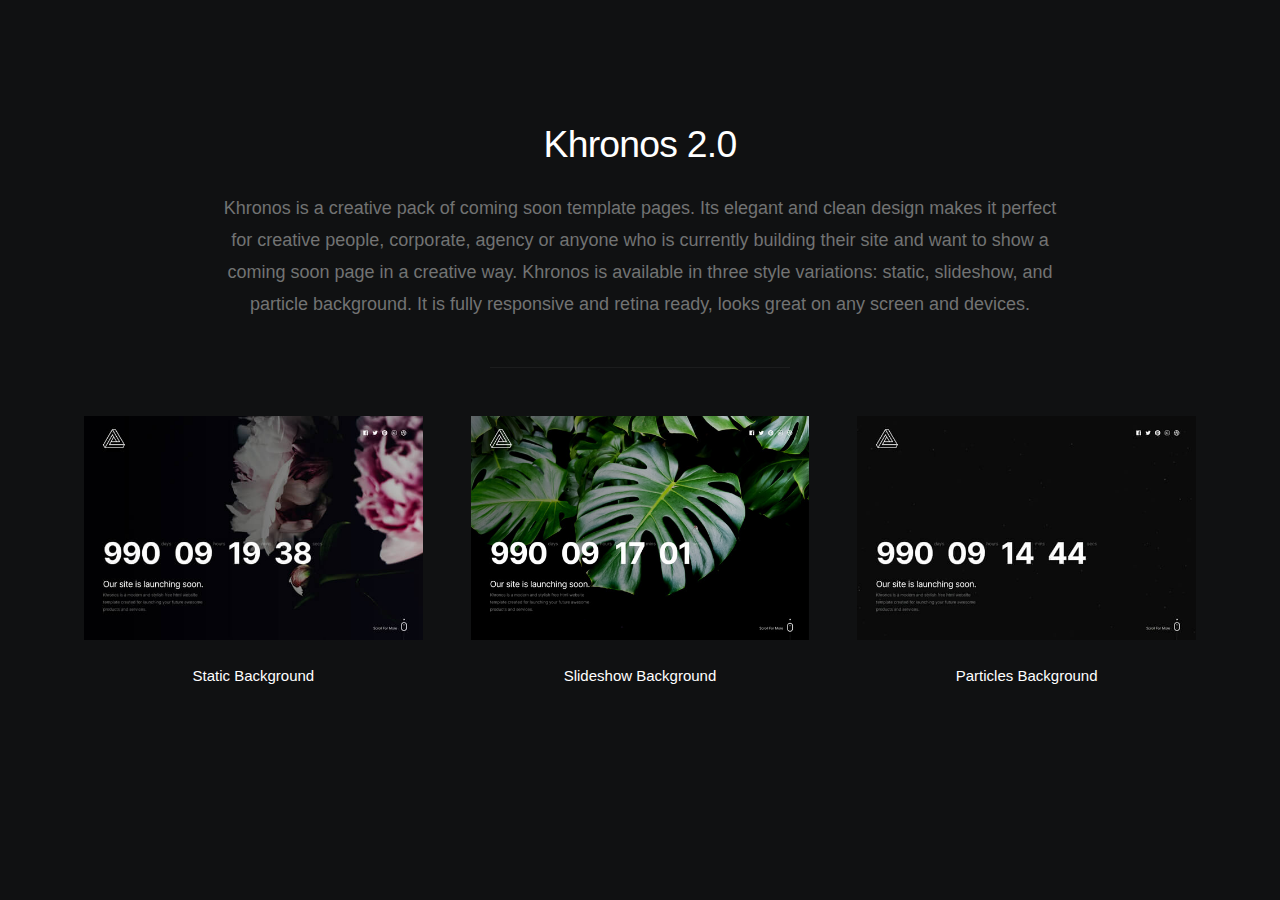
==== index.html @ c1692aa6 "initial commit" ====
<!DOCTYPE html>
<html lang="en" class="no-js" >
<head>

    <!--- basic page needs
    ================================================== -->
    <meta charset="utf-8">
    <meta name="viewport" content="width=device-width, initial-scale=1">
    <title>Khronos 2.0 - Demo</title>

    <script>
        document.documentElement.classList.remove('no-js');
        document.documentElement.classList.add('js');
    </script>

    <!-- CSS
    ================================================== -->
    <link rel="stylesheet" href="css/demo.css">

    <!-- favicons
    ================================================== -->
    <link rel="apple-touch-icon" sizes="180x180" href="apple-touch-icon.png">
    <link rel="icon" type="image/png" sizes="32x32" href="favicon-32x32.png">
    <link rel="icon" type="image/png" sizes="16x16" href="favicon-16x16.png">
    <link rel="manifest" href="site.webmanifest">

</head>

<body id="top">


    <!-- preloader
    ================================================== -->
    <div id="preloader">
        <div id="loader"></div>
    </div>


    <!-- header 
    ================================================== -->
    <header>
        <div class="row">
            <div class="column lg-12 text-center">

                <h1>Khronos 2.0</h1>

                <p class="lead">
                Khronos is a creative pack of coming soon template pages. Its elegant and clean design makes it
                perfect for creative people, corporate, agency or anyone who is currently building their
                site and want to show a coming soon page in a creative way. Khronos is available in three style 
                variations: static, slideshow, and particle background. It is fully responsive and retina ready, 
                looks great on any screen and devices.
                </p>

            </div>
        </div>
    </header> <!-- end header -->


    <!-- main content
    ================================================== -->
    <main>
        <div class="row block-lg-one-third block-md-one-half block-tab-whole">
           
            <div class="column entry">
                <div class="entry__thumb">
                    <a href="index-static.html" title="static background">
                        <img src="images/demo/khronos-static.jpg" srcset="images/demo/khronos-static.jpg 1x, images/demo/khronos-static@2x.jpg 2x" alt="">
                    </a>
                </div>
                <div class="entry__title">
                    <h3>Static Background</h3>
                </div>
            </div>

            <div class="column entry">
                <div class="entry__thumb">
                    <a href="index-slides.html" title="slideshow background">
                        <img src="images/demo/khronos-slides.jpg" srcset="images/demo/khronos-slides.jpg 1x, images/demo/khronos-slides@2x.jpg 2x" alt="">
                    </a>
                </div>
                <div class="entry__title">
                    <h3>Slideshow Background</h3>
                </div>
            </div>

            <div class="column entry">
                <div class="entry__thumb">
                    <a href="index-particles.html" title="particles background">
                        <img src="images/demo/khronos-particles.jpg" srcset="images/demo/khronos-particles.jpg 1x, images/demo/khronos-particles@2x.jpg 2x" alt="">
                    </a>
                </div>
                <div class="entry__title">
                    <h3>Particles Background</h3>
                </div>
            </div>
            
        </div>
    </main> <!--  end main -->

    <!-- Java Script
    ================================================== -->
    <script>
        
        (function(html) {

            'use strict';

            html.className = html.className.replace(/\bno-js\b/g, '') + 'js';

            const body = document.querySelector('body');
            const preloader = document.querySelector('#preloader');

            if (!preloader) return;

            window.addEventListener('load', function() {

                body.classList.remove('ss-preload');
                body.classList.add('ss-loaded');

                preloader.addEventListener('transitionend', function afterTransition(e) {
                    if (e.target.matches('#preloader'))  {
                        body.classList.add('ss-show');
                        e.target.style.display = 'none';
                        preloader.removeEventListener(e.type, afterTransition);
                    }
                });

            });

        })(document.documentElement);
    
    </script>

</body>

</html>
---- css/demo.css ----
/* =================================================================== 
 * Khronos Demo Stylesheet
 * Template Ver. 2.0.0
 * 07-03-2021
 *
 * ------------------------------------------------------------------- */


/* ===================================================================
 * # SETTINGS
 *
 *
 * ------------------------------------------------------------------- */

/* ------------------------------------------------------------------- 
 * ## fonts 
 * ------------------------------------------------------------------- */
@import url("https  ://fonts.googleapis.com/css2?family=Inter:wght@300;400;500;600;700&display=swap");

:root {

    --font-1    : "Inter", sans-serif;

    /* monospace
    */
    --font-mono : Consolas, "Andale Mono", Courier, "Courier New", monospace;
}

/* ------------------------------------------------------------------- 
 * ## colors
 * ------------------------------------------------------------------- */
:root {

    /* color-1(#034E4A)
     * color-2(#A33B20)
     */
    --color-1                       : hsla(177, 93%, 16%, 1);
    --color-2                       : hsla(12, 67%, 38%, 1);

    /* theme color variations
     */
    --color-1-lighter               : hsla(177, 93%, 36%, 1);
    --color-1-light                 : hsla(177, 93%, 26%, 1);
    --color-1-dark                  : hsla(177, 93%, 10%, 1);
    --color-1-darker                : hsla(177, 93%, 5%, 1);
    --color-2-lighter               : hsla(12, 67%, 58%, 1);
    --color-2-light                 : hsla(12, 67%, 48%, 1);
    --color-2-dark                  : hsla(12, 67%, 28%, 1);
    --color-2-darker                : hsla(12, 67%, 18%, 1);

    /* feedback colors
     * color-error(#ffd1d2), color-success(#c8e675), 
     * color-info(#d7ecfb), color-notice(#fff099)
     */
    --color-error                   : hsla(359, 100%, 91%, 1);
    --color-success                 : hsla(76, 69%, 68%, 1);
    --color-info                    : hsla(205, 82%, 91%, 1);
    --color-notice                  : hsla(51, 100%, 80%, 1);
    --color-error-content           : hsla(359, 50%, 50%, 1);
    --color-success-content         : hsla(76, 29%, 28%, 1);
    --color-info-content            : hsla(205, 32%, 31%, 1);
    --color-notice-content          : hsla(51, 30%, 30%, 1);

    /* shades 
     * generated using 
     * Tint & Shade Generator 
     * (https://maketintsandshades.com/)
     */
    --color-black                   : #000000;
    --color-gray-19                 : #020202;
    --color-gray-18                 : #040404;
    --color-gray-17                 : #060607;
    --color-gray-16                 : #080809;
    --color-gray-15                 : #0a0b0b;
    --color-gray-14                 : #0c0d0d;
    --color-gray-13                 : #0e0f0f;
    --color-gray-12                 : #101112;
    --color-gray-11                 : #121314;
    --color-gray-10                 : #141516;
    --color-gray-9                  : #2c2c2d;
    --color-gray-8                  : #434445;
    --color-gray-7                  : #5b5b5c;
    --color-gray-6                  : #727373;
    --color-gray-5                  : #8a8a8b;
    --color-gray-4                  : #a1a1a2;
    --color-gray-3                  : #b9b9b9;
    --color-gray-2                  : #d0d0d0;
    --color-gray-1                  : #e8e8e8;
    --color-white                   : #ffffff;

    /* text
     */
    --color-text                    : var(--color-gray-12);
    --color-text-dark               : var(--color-black);
    --color-text-light              : var(--color-gray-8);
    --color-placeholder             : var(--color-gray-7);

    /* buttons
     */
    --color-btn                     : var(--color-gray-1);
    --color-btn-text                : var(--color-black);
    --color-btn-hover               : var(--color-gray-2);
    --color-btn-hover-text          : var(--color-black);
    --color-btn-primary             : var(--color-1);
    --color-btn-primary-text        : var(--color-white);
    --color-btn-primary-hover       : var(--color-black);
    --color-btn-primary-hover-text  : var(--color-white);
    --color-btn-stroke              : var(--color-black);
    --color-btn-stroke-text         : var(--color-black);
    --color-btn-stroke-hover        : var(--color-black);
    --color-btn-stroke-hover-text   : var(--color-white);

    /* preloader
     */
    --color-preloader-bg            : var(--color-gray-12);
    --color-loader                  : white;
    --color-loader-light            : rgba(255, 255, 255, 0.1);

    /* others
     */
    --color-body                    : var(--color-white);
    --color-border                  : rgba(0, 0, 0, .08);
    --border-radius                 : 3px;
}

/* ------------------------------------------------------------------- 
 * ## spacing and typescale
 * ------------------------------------------------------------------- */
:root {

    /* spacing
     * base font size: 18px 
     * vertical space unit : 32px
     */
    --base-size         : 62.5%;
    --multiplier        : 1;
    --base-font-size    : calc(1.8rem * var(--multiplier));
    --space             : calc(3.2rem * var(--multiplier));

    /* vertical spacing 
     */
    --vspace-0_125      : calc(0.125 * var(--space));
    --vspace-0_25       : calc(0.25 * var(--space));
    --vspace-0_375      : calc(0.375 * var(--space));
    --vspace-0_5        : calc(0.5 * var(--space));
    --vspace-0_625      : calc(0.625 * var(--space));
    --vspace-0_75       : calc(0.75 * var(--space));
    --vspace-0_875      : calc(0.875 * var(--space));
    --vspace-1          : calc(var(--space));
    --vspace-1_25       : calc(1.25 * var(--space));
    --vspace-1_5        : calc(1.5 * var(--space));
    --vspace-1_75       : calc(1.75 * var(--space));
    --vspace-2          : calc(2 * var(--space));
    --vspace-2_5        : calc(2.5 * var(--space));
    --vspace-3          : calc(3 * var(--space));
    --vspace-3_5        : calc(3.5 * var(--space));
    --vspace-4          : calc(4 * var(--space));
    --vspace-4_5        : calc(4.5 * var(--space));
    --vspace-5          : calc(5 * var(--space));

    /* type scale
     * ratio 1          :2 | base: 18px
     * -------------------------------------------------------
     *
     * --text-display-3 = (77.40px)
     * --text-display-2 = (64.50px)
     * --text-display-1 = (53.75px)
     * --text-xxxl      = (44.79px)
     * --text-xxl       = (37.32px)
     * --text-xl        = (31.10px)
     * --text-lg        = (25.92px)
     * --text-md        = (21.60px)
     * --text-size      = (18.00px) BASE
     * --text-sm        = (15.00px)
     * --text-xs        = (12.50px)
     *
     * ---------------------------------------------------------
     */
    --text-scale-ratio  : 1.2;
    --text-size         : var(--base-font-size);
    --text-xs           : calc((var(--text-size) / var(--text-scale-ratio)) / var(--text-scale-ratio));
    --text-sm           : calc(var(--text-xs) * var(--text-scale-ratio));
    --text-md           : calc(var(--text-sm) * var(--text-scale-ratio) * var(--text-scale-ratio));
    --text-lg           : calc(var(--text-md) * var(--text-scale-ratio));
    --text-xl           : calc(var(--text-lg) * var(--text-scale-ratio));
    --text-xxl          : calc(var(--text-xl) * var(--text-scale-ratio));
    --text-xxxl         : calc(var(--text-xxl) * var(--text-scale-ratio));
    --text-display-1    : calc(var(--text-xxxl) * var(--text-scale-ratio));
    --text-display-2    : calc(var(--text-display-1) * var(--text-scale-ratio));
    --text-display-3    : calc(var(--text-display-2) * var(--text-scale-ratio));

    /* default button height
     */
    --vspace-btn        : var(--vspace-2);
}

/* on mobile devices below 600px, change the value of '--multiplier' 
 * to adjust the values of base font size and vertical space unit.
 */
@media screen and (max-width: 600px) {
    :root {
        --multiplier : .9375;
    }
}

/* ------------------------------------------------------------------- 
 * ## grid variables
 * ------------------------------------------------------------------- */
:root {
    /* widths for rows and containers
     */
    --width-full     : 100%;
    --width-max      : 1200px;
    --width-wide     : 1400px;
    --width-wider    : 1600px;
    --width-widest   : 1800px;
    --width-narrow   : 1000px;
    --width-narrower : 800px;
    --width-grid-max : var(--width-max);
    /* gutter
     */
    --gutter         : 2.4rem;
}

/* on medium screen devices
 */
@media screen and (max-width: 1200px) {
    :root {
        --gutter : 2rem;
    }
}

/* on mobile devices
 */
@media screen and (max-width: 600px) {
    :root {
        --gutter : 1rem;
    }
}

/* ====================================================================
 * # NORMALIZE
 *
 *
 * --------------------------------------------------------------------
 * normalize.css v8.0.1 | MIT License |
 * github.com/necolas/normalize.css
 * -------------------------------------------------------------------- */
html {
    line-height              : 1.15;
    -webkit-text-size-adjust : 100%;
}

body {
    margin : 0;
}

main {
    display : block;
}

h1 {
    font-size : 2em;
    margin    : 0.67em 0;
}

hr {
    box-sizing : content-box;
    height     : 0;
    overflow   : visible;
}

pre {
    font-family : monospace, monospace;
    font-size   : 1em;
}

a {
    background-color : transparent;
}

abbr[title] {
    border-bottom   : none;
    text-decoration : underline;
    text-decoration : underline dotted;
}

b,
strong {
    font-weight : bolder;
}

code,
kbd,
samp {
    font-family : monospace, monospace;
    font-size   : 1em;
}

small {
    font-size : 80%;
}

sub,
sup {
    font-size      : 75%;
    line-height    : 0;
    position       : relative;
    vertical-align : baseline;
}

sub {
    bottom : -0.25em;
}

sup {
    top : -0.5em;
}

img {
    border-style : none;
}

button,
input,
optgroup,
select,
textarea {
    font-family : inherit;
    font-size   : 100%;
    line-height : 1.15;
    margin      : 0;
}

button,
input {
    overflow : visible;
}

button,
select {
    text-transform : none;
}

button,
[type="button"],
[type="reset"],
[type="submit"] {
    -webkit-appearance : button;
}

button::-moz-focus-inner,
[type="button"]::-moz-focus-inner,
[type="reset"]::-moz-focus-inner,
[type="submit"]::-moz-focus-inner {
    border-style : none;
    padding      : 0;
}

button:-moz-focusring,
[type="button"]:-moz-focusring,
[type="reset"]:-moz-focusring,
[type="submit"]:-moz-focusring {
    outline : 1px dotted ButtonText;
}

fieldset {
    padding : 0.35em 0.75em 0.625em;
}

legend {
    box-sizing  : border-box;
    color       : inherit;
    display     : table;
    max-width   : 100%;
    padding     : 0;
    white-space : normal;
}

progress {
    vertical-align : baseline;
}

textarea {
    overflow : auto;
}

[type="checkbox"],
[type="radio"] {
    box-sizing : border-box;
    padding    : 0;
}

[type="number"]::-webkit-inner-spin-button,
[type="number"]::-webkit-outer-spin-button {
    height : auto;
}

[type="search"] {
    -webkit-appearance : textfield;
    outline-offset     : -2px;
}

[type="search"]::-webkit-search-decoration {
    -webkit-appearance : none;
}

::-webkit-file-upload-button {
    -webkit-appearance : button;
    font               : inherit;
}

details {
    display : block;
}

summary {
    display : list-item;
}

template {
    display : none;
}

[hidden] {
    display : none;
}



/* ===================================================================
 * # BASE SETUP
 *
 *
 * ------------------------------------------------------------------- */
html {
    font-size  : var(--base-size);
    box-sizing : border-box;
}

*,
*::before,
*::after {
    box-sizing : inherit;
}

html,
body {
    height : 100%;
}

body {
    background-color            : var(--color-body);
    -webkit-overflow-scrolling  : touch;
    -webkit-text-size-adjust    : 100%;
    -webkit-tap-highlight-color : rgba(0, 0, 0, 0);
    -webkit-font-smoothing      : antialiased;
    -moz-osx-font-smoothing     : grayscale;
}

p {
    font-size      : inherit;
    text-rendering : optimizeLegibility;
}

a {
    text-decoration : none;
}

svg,
img,
video {
    max-width : 100%;
    height    : auto;
}

pre {
    overflow : auto;
}

div,
dl,
dt,
dd,
ul,
ol,
li,
h1,
h2,
h3,
h4,
h5,
h6,
pre,
form,
p,
blockquote,
th,
td {
    margin  : 0;
    padding : 0;
}

input[type="email"],
input[type="number"],
input[type="search"],
input[type="text"],
input[type="tel"],
input[type="url"],
input[type="password"],
textarea {
    -webkit-appearance : none;
    -moz-appearance    : none;
    appearance         : none;
}



/* ===================================================================
 * # GRID v4.0.0
 *
 *
 *   -----------------------------------------------------------------
 * - Grid breakpoints are based on MAXIMUM WIDTH media queries, 
 *   meaning they apply to that one breakpoint and ALL THOSE BELOW IT.
 * - Grid columns without a specified width will automatically layout 
 *   as equal width columns.
 *
 * - BLOCK GRID columns(columns inside BLOCK GRID containers) are 
 *   equally-sized columns define at parent/row level. 
 *   A BLOCK GRID container's class attribute value begins with "block-".
 *
 * ------------------------------------------------------------------- */
/* row 
 */
.row {
    width     : 92%;
    max-width : var(--width-grid-max);
    margin    : 0 auto;
    display   : flex;
    flex-flow : row wrap;
}

.row .row {
    width        : auto;
    max-width    : none;
    margin-left  : calc(var(--gutter) * -1);
    margin-right : calc(var(--gutter) * -1);
}

/* column
 */
.column {
    display : block;
    flex    : 1 1 0%;
    padding : 0 var(--gutter);
}

.collapse>.column,
.column.collapse {
    padding : 0;
}

/* row utility classes
 */
.row.row-wrap {
    flex-wrap : wrap;
}

.row.row-nowrap {
    flex-wrap : nowrap;
}

.row.row-y-top {
    align-items : flex-start;
}

.row.row-y-bottom {
    align-items : flex-end;
}

.row.row-y-center {
    align-items : center;
}

.row.row-stretch {
    align-items : stretch;
}

.row.row-baseline {
    align-items : baseline;
}

.row.row-x-left {
    justify-content : flex-start;
}

.row.row-x-right {
    justify-content : flex-end;
}

.row.row-x-center {
    justify-content : center;
}

/* --------------------------------------------------------------------
 * ## large screen devices 
 * -------------------------------------------------------------------- */
.lg-1 {
    flex  : none;
    width : 8.33333%;
}

.lg-2 {
    flex  : none;
    width : 16.66667%;
}

.lg-3 {
    flex  : none;
    width : 25%;
}

.lg-4 {
    flex  : none;
    width : 33.33333%;
}

.lg-5 {
    flex  : none;
    width : 41.66667%;
}

.lg-6 {
    flex  : none;
    width : 50%;
}

.lg-7 {
    flex  : none;
    width : 58.33333%;
}

.lg-8 {
    flex  : none;
    width : 66.66667%;
}

.lg-9 {
    flex  : none;
    width : 75%;
}

.lg-10 {
    flex  : none;
    width : 83.33333%;
}

.lg-11 {
    flex  : none;
    width : 91.66667%;
}

.lg-12 {
    flex  : none;
    width : 100%;
}

.block-lg-one-eight>.column {
    flex  : none;
    width : 12.5%;
}

.block-lg-one-sixth>.column {
    flex  : none;
    width : 16.66667%;
}

.block-lg-one-fifth>.column {
    flex  : none;
    width : 20%;
}

.block-lg-one-fourth>.column {
    flex  : none;
    width : 25%;
}

.block-lg-one-third>.column {
    flex  : none;
    width : 33.33333%;
}

.block-lg-one-half>.column {
    flex  : none;
    width : 50%;
}

.block-lg-whole>.column {
    flex  : none;
    width : 100%;
}

/* --------------------------------------------------------------------
 * ## medium screen devices 
 * -------------------------------------------------------------------- */
@media screen and (max-width: 1200px) {
    .md-1 {
        flex  : none;
        width : 8.33333%;
    }

    .md-2 {
        flex  : none;
        width : 16.66667%;
    }

    .md-3 {
        flex  : none;
        width : 25%;
    }

    .md-4 {
        flex  : none;
        width : 33.33333%;
    }

    .md-5 {
        flex  : none;
        width : 41.66667%;
    }

    .md-6 {
        flex  : none;
        width : 50%;
    }

    .md-7 {
        flex  : none;
        width : 58.33333%;
    }

    .md-8 {
        flex  : none;
        width : 66.66667%;
    }

    .md-9 {
        flex  : none;
        width : 75%;
    }

    .md-10 {
        flex  : none;
        width : 83.33333%;
    }

    .md-11 {
        flex  : none;
        width : 91.66667%;
    }

    .md-12 {
        flex  : none;
        width : 100%;
    }

    .block-md-one-eight>.column {
        flex  : none;
        width : 12.5%;
    }

    .block-md-one-sixth>.column {
        flex  : none;
        width : 16.66667%;
    }

    .block-md-one-fifth>.column {
        flex  : none;
        width : 20%;
    }

    .block-md-one-fourth>.column {
        flex  : none;
        width : 25%;
    }

    .block-md-one-third>.column {
        flex  : none;
        width : 33.33333%;
    }

    .block-md-one-half>.column {
        flex  : none;
        width : 50%;
    }

    .block-md-whole>.column {
        flex  : none;
        width : 100%;
    }

    .hide-on-md {
        display : none;
    }
}

/* --------------------------------------------------------------------
 * ## tablet devices 
 * -------------------------------------------------------------------- */
@media screen and (max-width: 800px) {
    .tab-1 {
        flex  : none;
        width : 8.33333%;
    }

    .tab-2 {
        flex  : none;
        width : 16.66667%;
    }

    .tab-3 {
        flex  : none;
        width : 25%;
    }

    .tab-4 {
        flex  : none;
        width : 33.33333%;
    }

    .tab-5 {
        flex  : none;
        width : 41.66667%;
    }

    .tab-6 {
        flex  : none;
        width : 50%;
    }

    .tab-7 {
        flex  : none;
        width : 58.33333%;
    }

    .tab-8 {
        flex  : none;
        width : 66.66667%;
    }

    .tab-9 {
        flex  : none;
        width : 75%;
    }

    .tab-10 {
        flex  : none;
        width : 83.33333%;
    }

    .tab-11 {
        flex  : none;
        width : 91.66667%;
    }

    .tab-12 {
        flex  : none;
        width : 100%;
    }

    .block-tab-one-eight>.column {
        flex  : none;
        width : 12.5%;
    }

    .block-tab-one-sixth>.column {
        flex  : none;
        width : 16.66667%;
    }

    .block-tab-one-fifth>.column {
        flex  : none;
        width : 20%;
    }

    .block-tab-one-fourth>.column {
        flex  : none;
        width : 25%;
    }

    .block-tab-one-third>.column {
        flex  : none;
        width : 33.33333%;
    }

    .block-tab-one-half>.column {
        flex  : none;
        width : 50%;
    }

    .block-tab-whole>.column {
        flex  : none;
        width : 100%;
    }

    .hide-on-tab {
        display : none;
    }
}

/* --------------------------------------------------------------------
 * ## mobile devices 
 * -------------------------------------------------------------------- */
@media screen and (max-width: 600px) {
    .row {
        width         : 100%;
        padding-left  : 6vw;
        padding-right : 6vw;
    }

    .row .row {
        padding-left  : 0;
        padding-right : 0;
    }

    .mob-1 {
        flex  : none;
        width : 8.33333%;
    }

    .mob-2 {
        flex  : none;
        width : 16.66667%;
    }

    .mob-3 {
        flex  : none;
        width : 25%;
    }

    .mob-4 {
        flex  : none;
        width : 33.33333%;
    }

    .mob-5 {
        flex  : none;
        width : 41.66667%;
    }

    .mob-6 {
        flex  : none;
        width : 50%;
    }

    .mob-7 {
        flex  : none;
        width : 58.33333%;
    }

    .mob-8 {
        flex  : none;
        width : 66.66667%;
    }

    .mob-9 {
        flex  : none;
        width : 75%;
    }

    .mob-10 {
        flex  : none;
        width : 83.33333%;
    }

    .mob-11 {
        flex  : none;
        width : 91.66667%;
    }

    .mob-12 {
        flex  : none;
        width : 100%;
    }

    .block-mob-one-eight>.column {
        flex  : none;
        width : 12.5%;
    }

    .block-mob-one-sixth>.column {
        flex  : none;
        width : 16.66667%;
    }

    .block-mob-one-fifth>.column {
        flex  : none;
        width : 20%;
    }

    .block-mob-one-fourth>.column {
        flex  : none;
        width : 25%;
    }

    .block-mob-one-third>.column {
        flex  : none;
        width : 33.33333%;
    }

    .block-mob-one-half>.column {
        flex  : none;
        width : 50%;
    }

    .block-mob-whole>.column {
        flex  : none;
        width : 100%;
    }

    .hide-on-mob {
        display : none;
    }
}

/* --------------------------------------------------------------------
 * ## small screen devices 
 * --------------------------------------------------------------------*/

/* stack columns on small screen devices
 */
@media screen and (max-width: 400px) {
    .row .row {
        margin-left  : 0;
        margin-right : 0;
    }

    .block-stack>.column,
    .column {
        flex         : none;
        width        : 100%;
        margin-left  : 0;
        margin-right : 0;
        padding      : 0;
    }

    .hide-on-sm {
        display : none;
    }
}

/* --------------------------------------------------------------------
 * ## additional column stackpoints 
 * -------------------------------------------------------------------- */
@media screen and (max-width: 1000px) {

    .stack-on-1000,
    .block-stack-on-1000>.column {
        flex         : none;
        width        : 100%;
        margin-left  : 0;
        margin-right : 0;
    }
}

@media screen and (max-width: 700px) {

    .stack-on-700,
    .block-stack-on-700>.column {
        flex         : none;
        width        : 100%;
        margin-left  : 0;
        margin-right : 0;
    }
}

@media screen and (max-width: 550px) {

    .stack-on-550,
    .block-stack-on-550>.column {
        flex         : none;
        width        : 100%;
        margin-left  : 0;
        margin-right : 0;
    }
}



/* ===================================================================
 * # UTILITY CLASSES
 *
 *
 * ------------------------------------------------------------------- */

/* flex item alignment classes
 */
.u-flexitem-center {
    margin     : auto;
    align-self : center;
}

.u-flexitem-left {
    margin-right : auto;
    align-self   : center;
}

.u-flexitem-right {
    margin-left : auto;
    align-self  : center;
}

.u-flexitem-x-center {
    margin-right : auto;
    margin-left  : auto;
}

.u-flexitem-x-left {
    margin-right : auto;
}

.u-flexitem-x-right {
    margin-left : auto;
}

.u-flexitem-y-center {
    align-self : center;
}

.u-flexitem-y-top {
    align-self : flex-start;
}

.u-flexitem-y-bottom {
    align-self : flex-end;
}

/* misc helper classes
 */
.u-clearfix:after {
    content : "";
    display : table;
    clear   : both;
}

.u-hidden {
    display : none;
}

.u-invisible {
    visibility : hidden;
}

.u-antialiased {
    -webkit-font-smoothing  : antialiased;
    -moz-osx-font-smoothing : grayscale;
}

.u-overflow-hidden {
    overflow : hidden;
}

.u-remove-top {
    margin-top : 0;
}

.u-remove-bottom {
    margin-bottom : 0;
}

.u-add-half-bottom {
    margin-bottom : var(--vspace-0_5);
}

.u-add-bottom {
    margin-bottom : var(--vspace-1);
}

.u-no-border {
    border : none;
}

.u-fullwidth {
    width : 100%;
}

.u-pull-left {
    float : left;
}

.u-pull-right {
    float : right;
}



/* =================================================================== 
 * # PRELOADER
 * 
 * 
 * -------------------------------------------------------------------
 * - markup:
 *
 * <div id="preloader">
 *    <div id="loader"></div>
 * </div>
 *
 * ------------------------------------------------------------------- */
#preloader {
    position        : fixed;
    display         : flex;
    flex-flow       : row wrap;
    justify-content : center;
    align-items     : center;
    background      : var(--color-preloader-bg);
    z-index         : 500;
    height          : 100vh;
    width           : 100%;
    opacity         : 1;
    pointer-events  : none;
}

.no-js #preloader {
    display : none;
}

#loader {
    width   : var(--vspace-1_5);
    height  : var(--vspace-1_5);
    padding : 0;
    opacity : 1;
}

#loader::before {
    content           : "";
    border-top        : 4px solid var(--color-loader-light);
    border-right      : 4px solid var(--color-loader-light);
    border-bottom     : 4px solid var(--color-loader-light);
    border-left       : 4px solid var(--color-loader);
    -webkit-animation : load 1.1s infinite linear;
    animation         : load 1.1s infinite linear;
    display           : block;
    border-radius     : 50%;
    width             : 100%;
    height            : 100%;
}

@-webkit-keyframes load {
    0% {
        -webkit-transform : rotate(0deg);
        transform         : rotate(0deg);
    }

    100% {
        -webkit-transform : rotate(360deg);
        transform         : rotate(360deg);
    }
}

@keyframes load {
    0% {
        transform : rotate(0deg);
    }

    100% {
        transform : rotate(360deg);
    }
}

/* ------------------------------------------------------------------- 
 * ## page loaded
 * ------------------------------------------------------------------- */
.ss-loaded #preloader {
    opacity    : 0;
    visibility : hidden;
    transition : all .6s .9s ease-in-out;
}

.ss-loaded #preloader #loader {
    opacity    : 0;
    transition : opacity .6s ease-in-out;
}



/* ===================================================================
 * # TYPOGRAPHY
 *
 *
 * ------------------------------------------------------------------- */
body {
    font-family      : var(--font-1);
    font-size        : var(--base-font-size);
    font-weight      : 400;
    line-height      : var(--vspace-1);
    background-color : var(--color-preloader-bg);
    color            : var(--color-gray-6);
}

/* links
 */
a {
    color      : white;
    transition : all 0.3s ease-in-out;
}

a:focus,
a:hover,
a:active {
    color : var(--color-3-light);
}

a:hover,
a:active {
    outline : 0;
}

/* headings
 */
h1,
h2,
h3,
h4,
h5,
h6,
.h1,
.h2,
.h3,
.h4,
.h5,
.h6 {
    font-family            : var(--font-1);
    font-weight            : 500;
    color                  : white;
    font-variant-ligatures : common-ligatures;
    text-rendering         : optimizeLegibility;
}

h1,
.h1 {
    margin-top    : var(--vspace-2_5);
    margin-bottom : var(--vspace-0_75);
}

h2,
.h2,
h3,
.h3,
h4,
.h4 {
    margin-top    : var(--vspace-2);
    margin-bottom : var(--vspace-0_5);
}

h5,
.h5,
h6,
.h6 {
    margin-top    : var(--vspace-1_5);
    margin-bottom : var(--vspace-0_5);
}

h1,
.h1 {
    font-size      : var(--text-display-1);
    line-height    : var(--vspace-2);
    letter-spacing : -.02em;
}

@media screen and (max-width: 500px) {

    h1,
    .h1 {
        font-size   : var(--text-xxxl);
        line-height : calc(1.625 * var(--space));
    }
}

h2,
.h2 {
    font-size      : var(--text-xxl);
    line-height    : var(--vspace-1_5);
    letter-spacing : -.02em;
}

h3,
.h3 {
    font-size   : var(--text-xl);
    line-height : var(--vspace-1_25);
}

h4,
.h4 {
    font-size   : var(--text-lg);
    line-height : var(--vspace-1);
}

h5,
.h5 {
    font-size   : var(--text-md);
    line-height : var(--vspace-0_875);
}

h6,
.h6 {
    font-family    : var(--font-1);
    font-size      : var(--text-sm);
    line-height    : var(--vspace-0_75);
    text-transform : uppercase;
    letter-spacing : .35rem;
}

/* emphasis, italic,
 * strong, bold and small text
 */
em,
i,
strong,
b {
    font-size   : inherit;
    line-height : inherit;
}

em,
i {
    font-style : italic;
}

strong,
b {
    font-weight : 600;
}

small {
    font-size   : 75%;
    font-weight : 400;
    line-height : var(--vspace-0_5);
}



/* ===================================================================
 * #LAYOUT
 *
 *
 * ------------------------------------------------------------------- */

/* header
 */
header {
    padding       : var(--vspace-1_25) 0 var(--vspace-1_5);
    margin-bottom : var(--vspace-1_5);
    text-align    : center;
    position      : relative;
}

header::after {
    content    : "";
    width      : 300px;
    height     : 1px;
    background : rgba(255, 255, 255, 0.05);
    transform  : translateX(-50%);
    position   : absolute;
    bottom     : 0;
    left       : 50%;
}

header .row {
    max-width : 900px;
}

@media screen and (max-width: 1200px) {
    header .row {
        max-width : 700px;
    }
}

header h1 {
    font-family   : var(--font-3);
    font-size     : var(--text-xxl);
    line-height   : var(--vspace-1_5);
    margin-bottom : var(--vspace-0_75);
}

/* responsive:
 * header 
 */
@media screen and (max-width: 600px) {
    header::after {
        width : 150px;
    }

    header h1 {
        font-size   : var(--text-xl);
        line-height : var(--vspace-1_25);
    }
}

/* main
 */
main {
    text-align     : center;
    padding-bottom : var(--vspace-2_5);
}

main .row {
    max-width : 1160px;
}

main .column {
    margin-bottom : var(--vspace-1);
}

main .entry__thumb {
    position : relative;
    overflow : hidden;
}

main .entry__thumb a {
    display : block;
}

main .entry__thumb a img {
    vertical-align : bottom;
}

main .entry__thumb a::before {
    z-index    : 1;
    content    : "";
    display    : block;
    background : rgba(0, 0, 0, 0.8);
    opacity    : 0;
    visibility : hidden;
    position   : absolute;
    top        : 0;
    left       : 0;
    right      : 0;
    bottom     : 0;
    width      : 100%;
    height     : 100%;
    transition : all .3s;
}

main .entry__thumb a::after {
    content        : "...";
    font-family    : var(--font-1);
    font-weight    : 300;
    font-size      : var(--text-md);
    z-index        : 1;
    display        : block;
    height         : 30px;
    width          : 30px;
    letter-spacing : -1px;
    line-height    : 30px;
    margin-left    : -15px;
    margin-top     : -30px;
    position       : absolute;
    left           : 50%;
    top            : 50%;
    text-align     : center;
    color          : white;
    opacity        : 0;
    visibility     : hidden;
    transform      : scale(0.5);
    transition     : all .3s;
}

main .entry__thumb:hover a::before {
    opacity    : 1;
    visibility : visible;
}

main .entry__thumb:hover a::after {
    opacity    : 1;
    visibility : visible;
    transform  : scale(1);
}

main .entry__title {
    padding-top : var(--vspace-0_75);
}

main .entry__title h3 {
    font-size   : var(--text-sm);
    line-height : var(--vspace-0_75);
    margin-top  : 0;
}

/* responsive:
 * main
 */
@media screen and (max-width: 1200px) {
    main .row {
        max-width : 900px;
    }
}

@media screen and (max-width: 800px) {
    main .row {
        max-width : 500px;
    }
}
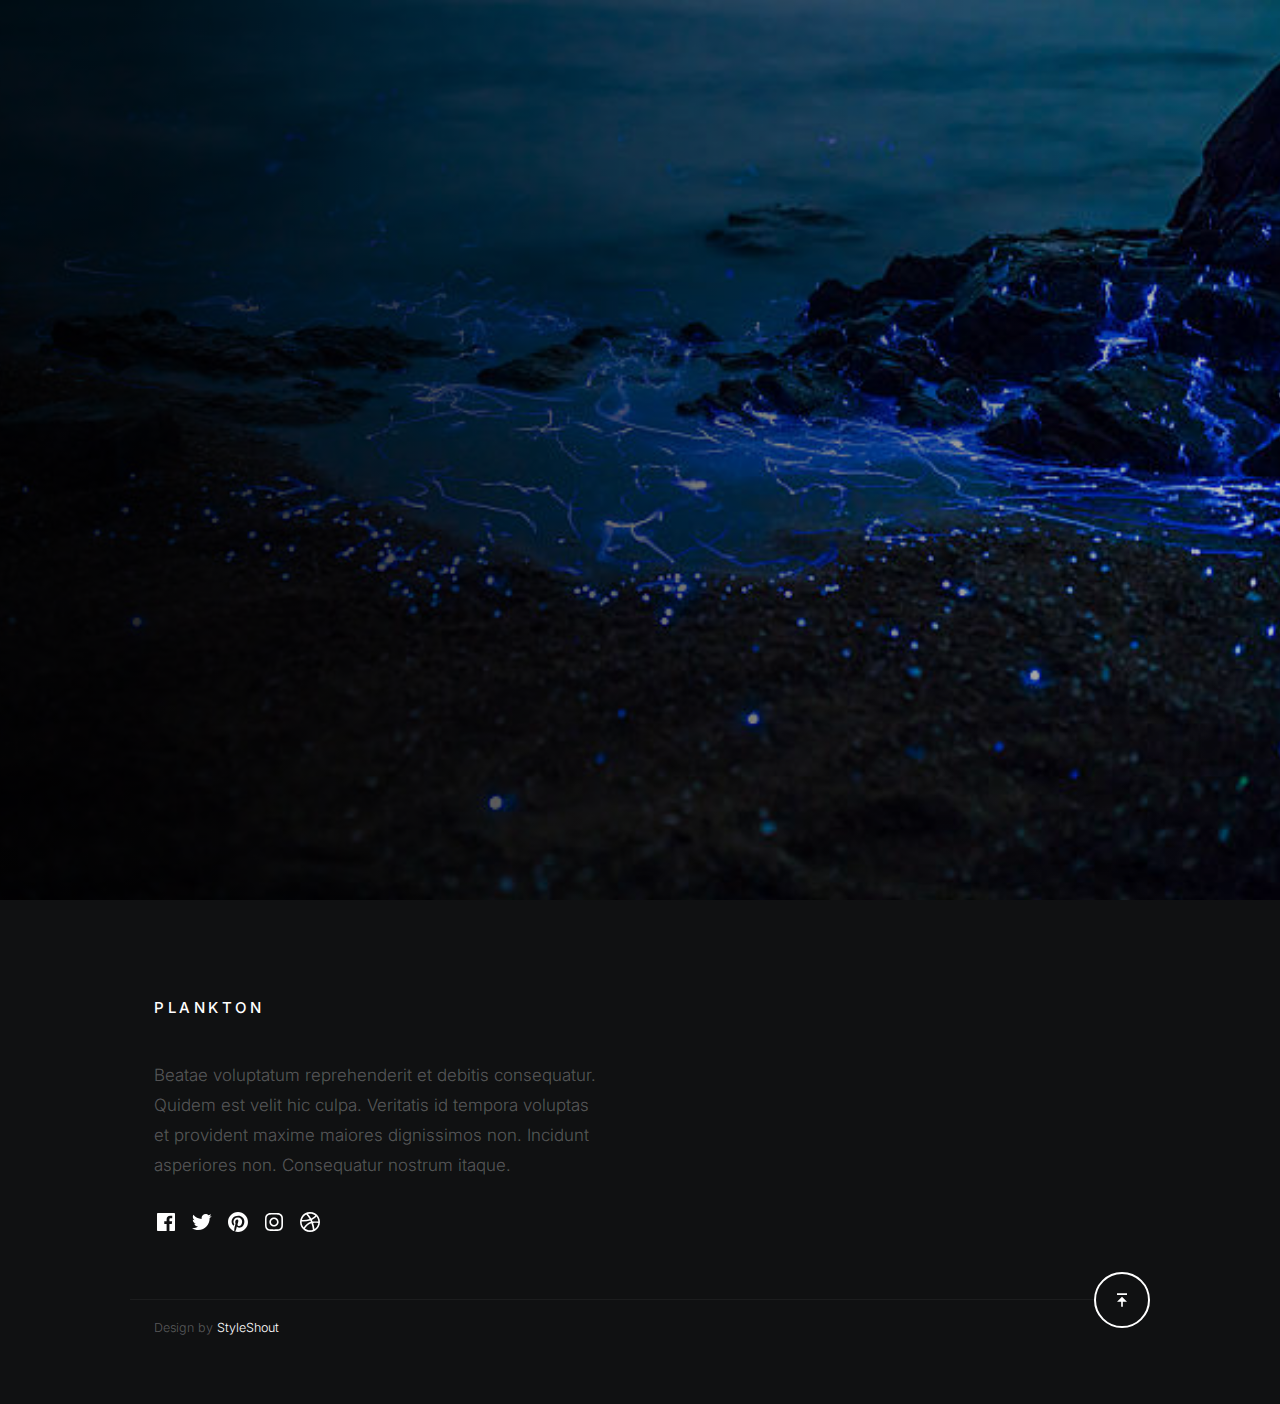
==== commit 17a018c5: "changes for testing" ====
--- a/index.html
+++ b/index.html
@@ -6,7 +6,7 @@
     ================================================== -->
     <meta charset="utf-8">
     <meta name="viewport" content="width=device-width, initial-scale=1">
-    <title>Khronos 2.0 - Demo</title>
+    <title>Plankton - Coming Soon</title>
 
     <script>
         document.documentElement.classList.remove('no-js');
@@ -15,7 +15,8 @@
 
     <!-- CSS
     ================================================== -->
-    <link rel="stylesheet" href="css/demo.css">
+    <link rel="stylesheet" href="css/vendor.css">
+    <link rel="stylesheet" href="css/styles.css">
 
     <!-- favicons
     ================================================== -->
@@ -36,102 +37,428 @@
     </div>
 
 
-    <!-- header 
-    ================================================== -->
-    <header>
-        <div class="row">
-            <div class="column lg-12 text-center">
-
-                <h1>Khronos 2.0</h1>
-
-                <p class="lead">
-                Khronos is a creative pack of coming soon template pages. Its elegant and clean design makes it
-                perfect for creative people, corporate, agency or anyone who is currently building their
-                site and want to show a coming soon page in a creative way. Khronos is available in three style 
-                variations: static, slideshow, and particle background. It is fully responsive and retina ready, 
-                looks great on any screen and devices.
-                </p>
-
-            </div>
-        </div>
-    </header> <!-- end header -->
-
-
-    <!-- main content
-    ================================================== -->
-    <main>
-        <div class="row block-lg-one-third block-md-one-half block-tab-whole">
-           
-            <div class="column entry">
-                <div class="entry__thumb">
-                    <a href="index-static.html" title="static background">
-                        <img src="images/demo/khronos-static.jpg" srcset="images/demo/khronos-static.jpg 1x, images/demo/khronos-static@2x.jpg 2x" alt="">
+    <!-- page wrap
+    ================================================== -->
+    <div class="s-pagewrap">
+
+
+        <!-- # header
+        ================================================== -->
+        <header class="s-header">
+            <div class="row s-header__content">
+
+                <div class="s-header__logo">
+                    <a class="logo" href="index-static.html">
+                        <img src="images/logo.png" alt="Homepage">
                     </a>
                 </div>
-                <div class="entry__title">
-                    <h3>Static Background</h3>
+    
+                <ul class="s-header__social">
+                    <li>
+                        <a href="">
+                            <svg xmlns="http://www.w3.org/2000/svg" width="24" height="24" viewBox="0 0 24 24" style="fill:rgba(0, 0, 0, 1);transform:;-ms-filter:"><path d="M20,3H4C3.447,3,3,3.448,3,4v16c0,0.552,0.447,1,1,1h8.615v-6.96h-2.338v-2.725h2.338v-2c0-2.325,1.42-3.592,3.5-3.592 c0.699-0.002,1.399,0.034,2.095,0.107v2.42h-1.435c-1.128,0-1.348,0.538-1.348,1.325v1.735h2.697l-0.35,2.725h-2.348V21H20 c0.553,0,1-0.448,1-1V4C21,3.448,20.553,3,20,3z"></path></svg>
+                            <span class="screen-reader-text">Facebook</span>
+                        </a>
+                    </li>
+                    <li>
+                        <a href="">
+                            <svg xmlns="http://www.w3.org/2000/svg" width="24" height="24" viewBox="0 0 24 24" style="fill:rgba(0, 0, 0, 1);transform:;-ms-filter:"><path d="M19.633,7.997c0.013,0.175,0.013,0.349,0.013,0.523c0,5.325-4.053,11.461-11.46,11.461c-2.282,0-4.402-0.661-6.186-1.809 c0.324,0.037,0.636,0.05,0.973,0.05c1.883,0,3.616-0.636,5.001-1.721c-1.771-0.037-3.255-1.197-3.767-2.793 c0.249,0.037,0.499,0.062,0.761,0.062c0.361,0,0.724-0.05,1.061-0.137c-1.847-0.374-3.23-1.995-3.23-3.953v-0.05 c0.537,0.299,1.16,0.486,1.82,0.511C3.534,9.419,2.823,8.184,2.823,6.787c0-0.748,0.199-1.434,0.548-2.032 c1.983,2.443,4.964,4.04,8.306,4.215c-0.062-0.3-0.1-0.611-0.1-0.923c0-2.22,1.796-4.028,4.028-4.028 c1.16,0,2.207,0.486,2.943,1.272c0.91-0.175,1.782-0.512,2.556-0.973c-0.299,0.935-0.936,1.721-1.771,2.22 c0.811-0.088,1.597-0.312,2.319-0.624C21.104,6.712,20.419,7.423,19.633,7.997z"></path></svg>
+                            <span class="screen-reader-text">Twitter</span>
+                        </a>
+                    </li>
+                    <li>
+                        <a href="">
+                            <svg xmlns="http://www.w3.org/2000/svg" width="24" height="24" viewBox="0 0 24 24" style="fill:rgba(0, 0, 0, 1);transform:;-ms-filter:"><path d="M-111.052-244.992c-5.518,0-9.99,4.473-9.99,9.99c0,4.232,2.633,7.85,6.35,9.306 c-0.088-0.79-0.166-2.006,0.034-2.868c0.182-0.78,1.172-4.966,1.172-4.966s-0.299-0.599-0.299-1.484 c0-1.388,0.805-2.425,1.808-2.425c0.853,0,1.264,0.64,1.264,1.407c0,0.858-0.546,2.139-0.827,3.327 c-0.235,0.994,0.499,1.805,1.479,1.805c1.775,0,3.141-1.872,3.141-4.575c0-2.392-1.719-4.064-4.173-4.064 c-2.843,0-4.512,2.132-4.512,4.335c0,0.858,0.331,1.779,0.744,2.28c0.081,0.099,0.093,0.185,0.069,0.286 c-0.076,0.315-0.245,0.994-0.277,1.133c-0.044,0.183-0.145,0.222-0.335,0.134c-1.247-0.581-2.027-2.405-2.027-3.871 c0-3.151,2.289-6.045,6.601-6.045c3.466,0,6.159,2.469,6.159,5.77c0,3.444-2.171,6.213-5.184,6.213 c-1.013,0-1.964-0.525-2.29-1.146c0,0-0.501,1.907-0.623,2.374c-0.225,0.868-0.834,1.956-1.241,2.62 c0.935,0.289,1.928,0.445,2.958,0.445c5.517,0,9.99-4.473,9.99-9.99S-105.535-244.992-111.052-244.992" transform="translate(123.042 246.992)"></path></svg>
+                            <span class="screen-reader-text">Pinterest</span>
+                        </a>
+                    </li>
+                    <li>
+                        <a href="">
+                            <svg xmlns="http://www.w3.org/2000/svg" width="24" height="24" viewBox="0 0 24 24" style="fill:rgba(0, 0, 0, 1);transform:;-ms-filter:"><path d="M11.999,7.377c-2.554,0-4.623,2.07-4.623,4.623c0,2.554,2.069,4.624,4.623,4.624c2.552,0,4.623-2.07,4.623-4.624 C16.622,9.447,14.551,7.377,11.999,7.377L11.999,7.377z M11.999,15.004c-1.659,0-3.004-1.345-3.004-3.003 c0-1.659,1.345-3.003,3.004-3.003s3.002,1.344,3.002,3.003C15.001,13.659,13.658,15.004,11.999,15.004L11.999,15.004z"></path><circle cx="16.806" cy="7.207" r="1.078"></circle><path d="M20.533,6.111c-0.469-1.209-1.424-2.165-2.633-2.632c-0.699-0.263-1.438-0.404-2.186-0.42 c-0.963-0.042-1.268-0.054-3.71-0.054s-2.755,0-3.71,0.054C7.548,3.074,6.809,3.215,6.11,3.479C4.9,3.946,3.945,4.902,3.477,6.111 c-0.263,0.7-0.404,1.438-0.419,2.186c-0.043,0.962-0.056,1.267-0.056,3.71c0,2.442,0,2.753,0.056,3.71 c0.015,0.748,0.156,1.486,0.419,2.187c0.469,1.208,1.424,2.164,2.634,2.632c0.696,0.272,1.435,0.426,2.185,0.45 c0.963,0.042,1.268,0.055,3.71,0.055s2.755,0,3.71-0.055c0.747-0.015,1.486-0.157,2.186-0.419c1.209-0.469,2.164-1.424,2.633-2.633 c0.263-0.7,0.404-1.438,0.419-2.186c0.043-0.962,0.056-1.267,0.056-3.71s0-2.753-0.056-3.71C20.941,7.57,20.801,6.819,20.533,6.111z M19.315,15.643c-0.007,0.576-0.111,1.147-0.311,1.688c-0.305,0.787-0.926,1.409-1.712,1.711c-0.535,0.199-1.099,0.303-1.67,0.311 c-0.95,0.044-1.218,0.055-3.654,0.055c-2.438,0-2.687,0-3.655-0.055c-0.569-0.007-1.135-0.112-1.669-0.311 c-0.789-0.301-1.414-0.923-1.719-1.711c-0.196-0.534-0.302-1.099-0.311-1.669c-0.043-0.95-0.053-1.218-0.053-3.654 c0-2.437,0-2.686,0.053-3.655c0.007-0.576,0.111-1.146,0.311-1.687c0.305-0.789,0.93-1.41,1.719-1.712 c0.534-0.198,1.1-0.303,1.669-0.311c0.951-0.043,1.218-0.055,3.655-0.055c2.437,0,2.687,0,3.654,0.055 c0.571,0.007,1.135,0.112,1.67,0.311c0.786,0.303,1.407,0.925,1.712,1.712c0.196,0.534,0.302,1.099,0.311,1.669 c0.043,0.951,0.054,1.218,0.054,3.655c0,2.436,0,2.698-0.043,3.654H19.315z"></path></svg>
+                            <span class="screen-reader-text">Instagram</span>
+                        </a>
+                    </li>
+                    <li>
+                        <a href="">
+                            <svg xmlns="http://www.w3.org/2000/svg" width="24" height="24" viewBox="0 0 24 24" style="fill:rgba(0, 0, 0, 1);transform:;-ms-filter:"><path d="M20.66,6.98c-0.894-1.533-2.107-2.747-3.641-3.64C15.486,2.447,13.813,2,12,2S8.514,2.447,6.98,3.34 C5.447,4.233,4.233,5.447,3.34,6.98S2,10.187,2,12s0.446,3.487,1.34,5.02c0.894,1.534,2.107,2.747,3.641,3.64 C8.514,21.553,10.187,22,12,22s3.486-0.447,5.02-1.34c1.533-0.893,2.747-2.106,3.641-3.64C21.554,15.487,22,13.813,22,12 S21.554,8.513,20.66,6.98z M12,3.66c2,0,3.772,0.64,5.32,1.919c-0.92,1.174-2.286,2.14-4.1,2.9c-1.002-1.813-2.088-3.327-3.261-4.54 C10.641,3.753,11.319,3.66,12,3.66z M5.51,6.8c0.754-0.947,1.656-1.686,2.711-2.22c1.212,1.201,2.325,2.7,3.34,4.5 c-2,0.6-4.114,0.9-6.341,0.9c-0.573,0-1.006-0.013-1.3-0.04C4.227,8.793,4.757,7.747,5.51,6.8z M3.66,12 c0-0.054,0.003-0.12,0.01-0.2c0.007-0.08,0.01-0.146,0.01-0.2c0.254,0.014,0.641,0.02,1.161,0.02c2.666,0,5.146-0.367,7.439-1.1 c0.187,0.373,0.381,0.793,0.58,1.26c-1.32,0.293-2.674,1.006-4.061,2.14S6.4,16.247,5.76,17.5C4.36,15.913,3.66,14.08,3.66,12z M12,20.34c-1.894,0-3.594-0.587-5.101-1.759C7.5,17.394,8.423,16.259,9.67,15.18c1.246-1.08,2.483-1.753,3.71-2.02 c0.772,2.133,1.293,4.339,1.56,6.62C13.966,20.153,12.986,20.34,12,20.34z M19.08,16.38c-0.666,1.066-1.526,1.94-2.58,2.621 c-0.24-2.08-0.7-4.107-1.379-6.081c0.932-0.066,1.765-0.1,2.5-0.1c0.799,0,1.686,0.034,2.659,0.1 C20.146,14.16,19.746,15.313,19.08,16.38z M17.84,11.38c-1.16,0-2.233,0.047-3.22,0.14c-0.254-0.653-0.48-1.193-0.68-1.62 c2.066-0.906,3.532-2.006,4.399-3.3c1.2,1.414,1.854,3.027,1.96,4.84C19.487,11.4,18.667,11.38,17.84,11.38z"></path></svg>
+                            <span class="screen-reader-text">Dribbble</span>
+                        </a>
+                    </li>
+                </ul>
+
+            </div> <!-- end s-header__content -->
+        </header> <!-- end s-header -->
+
+
+        <!-- # intro 
+        ================================================== -->
+        <section id="intro" class="s-intro">
+
+            <div class="s-intro__bg"></div>
+
+            <div class="row s-intro__content">
+                <div class="column lg-12">
+                    
+                    <!-- <div class="counter">
+                        <div class="counter__time">
+                            <span class="ss-days">365</span>
+                            <span>days</span>
+                        </div>
+                        <div class="counter__time">
+                            <span class="ss-hours">01</span>
+                            <span>hours</span>
+                        </div>
+                        <div class="counter__time minutes">
+                            <span class="ss-minutes">01</span>
+                            <span>mins</span>
+                        </div>
+                        <div class="counter__time">
+                            <span class="ss-seconds">55</span>
+                            <span>secs</span>
+                        </div>
+                    </div> -->
+
+                    <div class="s-intro__content-bottom">
+                        <h1 class="s-intro__content-title">Our site is launching soon.</h1>
+                        <p>
+                        Stay tuned for an awesome transformation <br>
+                        </p>
+                    </div>
+
                 </div>
-            </div>
-
-            <div class="column entry">
-                <div class="entry__thumb">
-                    <a href="index-slides.html" title="slideshow background">
-                        <img src="images/demo/khronos-slides.jpg" srcset="images/demo/khronos-slides.jpg 1x, images/demo/khronos-slides@2x.jpg 2x" alt="">
+
+                <div class="s-intro__scroll">
+                    <p class="scroll-text">Scroll For More</p>
+                    <a href="#info" class="smoothscroll">
+                        <div class="mouse"></div>
                     </a>
+                    <div class="end-top"></div>
+                </div> <!-- end s-intro__scroll -->
+
+            </div> <!-- intro__content -->
+
+        </section> <!-- end s-intro -->
+
+
+        <!-- # info
+        ================================================== -->
+         <section id="info" class="s-info">
+
+           <!-- <div class="s-info__bg"></div>
+
+            <div class="row">
+                <div class="column lg-12">
+
+                    <nav class="tab-nav">
+                        <ul class="tab-nav__list"> 
+                            <li class="active" data-id="tab-about">
+                                <a href="#tab-about">
+                                    About
+                                </a>
+                            </li>
+                            <li>
+                                <a href="#tab-services">
+                                    Services
+                                </a>
+                            </li>
+                            <li>
+                                <a href="#tab-contact">
+                                    Subscribe
+                                </a>
+                            </li>
+                        </ul>
+                    </nav>
+        
+                     <div class="tab-content">
+        
+                        
+                        <div id="tab-about" class='tab-content__item'>
+        
+                            <div class="row tab-content__item-header">
+                                <div class="column">
+                                    <h2>Get To Know Us.</h2>
+                                </div>
+                            </div>
+        
+                            <div class="row">
+                                <div class="column">
+                                    <p class="lead">
+                                    </p>
+                                    <p>
+                                    </p>
+        
+                                    <div class="row">
+                                        <div class="column lg-6 tab-12">
+                                            <h4>More About Us.</h4>
+                                            <p>
+                                            </p>
+                                        </div>
+                                        
+                                    </div>
+                                </div>
+                            </div>
+                            
+                        </div> 
+        
+                      
+                        <div id="tab-services" class='tab-content__item'>
+        
+                            <div class="row tab-content__item-header">
+                                <div class="column">
+                                    <h2>What We Do.</h2>
+                                </div>
+                            </div>
+        
+                            <div class="row">
+                                <div class="column">
+                                    <p class="lead">
+                                    Sit ut cum molestiae. Dolore ducimus qui quasi. Fugiat consequatur sit vel illum vel et 
+                                    a delectus. Vel sequi vitae voluptatem perspiciatis eligendi. Voluptatibus optio natus 
+                                    asperiores est commodi amet quia architecto. Dolores necessitatibus et. Voluptatibus 
+                                    optio natus asperiores est commodi amet quia architecto. Dolores necessitatibus et.
+                                    </p>
+                                </div>
+                            </div>
+        
+                            <div class="row services-list block-lg-one-half block-md-one-half block-tab-whole">
+        
+                                <div class="column services-list__item">
+                                    <div class="services-list__item-icon">
+                                        <svg xmlns="http://www.w3.org/2000/svg" width="24" height="24" viewBox="0 0 24 24" style="fill:rgba(0, 0, 0, 1);transform:;-ms-filter:"><path d="M12,6c-3.309,0-6,2.691-6,6s2.691,6,6,6s6-2.691,6-6S15.309,6,12,6z M12,16c-2.206,0-4-1.794-4-4s1.794-4,4-4s4,1.794,4,4 S14.206,16,12,16z"></path><path d="M12,2C6.579,2,2,6.579,2,12s4.579,10,10,10s10-4.579,10-10S17.421,2,12,2z M12,20c-4.337,0-8-3.663-8-8s3.663-8,8-8 s8,3.663,8,8S16.337,20,12,20z"></path><path d="M12,10c-1.081,0-2,0.919-2,2s0.919,2,2,2s2-0.919,2-2S13.081,10,12,10z"></path></svg>
+                                    </div>
+                                    <div class="services-list__item-content">
+                                        <h4 class="item-title">Brand Identity</h4>
+                                        <p>
+                                        Sit ut cum molestiae. Dolore ducimus qui quasi. Fugiat consequatur sit vel illum vel et 
+                                        a delectus. Vel sequi vitae voluptatem perspiciatis eligendi. Voluptatibus optio natus 
+                                        asperiores est commodi amet quia architecto. Dolores necessitatibus et.
+                                        </p>
+                                    </div>
+                                </div>
+                    
+                                <div class="column services-list__item">
+                                    <div class="services-list__item-icon">
+                                        <svg xmlns="http://www.w3.org/2000/svg" width="24" height="24" viewBox="0 0 24 24" style="fill:rgba(0, 0, 0, 1);transform:;-ms-filter:"><path d="M18.277,8C18.624,8.596,19.262,9,20,9c1.104,0,2-0.896,2-2s-0.896-2-2-2c-0.738,0-1.376,0.404-1.723,1H16V4 c0-0.553-0.447-1-1-1H9C8.448,3,8,3.447,8,4v2H5.723C5.376,5.404,4.738,5,4,5C2.896,5,2,5.896,2,7s0.896,2,2,2 c0.738,0,1.376-0.404,1.723-1H8v0.369C5.133,9.84,4.318,12.534,4.091,14H3c-0.552,0-1,0.447-1,1v4c0,0.553,0.448,1,1,1h4 c0.552,0,1-0.447,1-1v-4c0-0.553-0.448-1-1-1H6.123c0.197-0.959,0.718-2.406,2.085-3.418C8.391,10.829,8.669,11,9,11h6 c0.331,0,0.61-0.171,0.792-0.419c1.373,1.013,1.895,2.458,2.089,3.419H17c-0.553,0-1,0.447-1,1v4c0,0.553,0.447,1,1,1h4 c0.553,0,1-0.447,1-1v-4c0-0.553-0.447-1-1-1h-1.092C19.681,12.534,18.866,9.839,16,8.368V8H18.277z M6,18H4v-2h2V18z M20,18h-2v-2 h2V18z M14,9h-4V8V6V5h4V9z"></path></svg>
+                                    </div>
+                                    <div class="services-list__item-content">
+                                        <h4 class="item-title">Illustration</h4>
+                                        <p>
+                                        Sit ut cum molestiae. Dolore ducimus qui quasi. Fugiat consequatur sit vel illum vel et 
+                                        a delectus. Vel sequi vitae voluptatem perspiciatis eligendi. Voluptatibus optio natus 
+                                        asperiores est commodi amet quia architecto. Dolores necessitatibus et.
+                                        </p>
+                                    </div>
+                                </div>
+                    
+                                <div class="column services-list__item">
+                                    <div class="services-list__item-icon">
+                                        <svg xmlns="http://www.w3.org/2000/svg" width="24" height="24" viewBox="0 0 24 24" style="fill:rgba(0, 0, 0, 1);transform:;-ms-filter:"><path d="M19,3H5C3.897,3,3,3.897,3,5v14c0,1.103,0.897,2,2,2h14c1.103,0,2-0.897,2-2V5C21,3.897,20.103,3,19,3z M19,5l0.001,4H15h-2 H5V5H19z M5,11h8v8H5V11z M15,19v-8h4.001l0.001,8H15z"></path></svg>
+                                    </div>
+                                    <div class="services-list__item-content">
+                                        <h4 class="item-title">Web Design</h4>
+                                        <p>
+                                        Sit ut cum molestiae. Dolore ducimus qui quasi. Fugiat consequatur sit vel illum vel et 
+                                        a delectus. Vel sequi vitae voluptatem perspiciatis eligendi. Voluptatibus optio natus 
+                                        asperiores est commodi amet quia architecto. Dolores necessitatibus et.
+                                        </p>
+                                    </div>
+                                </div>
+                    
+                                <div class="column services-list__item">
+                                    <div class="services-list__item-icon">
+                                        <svg xmlns="http://www.w3.org/2000/svg" width="24" height="24" viewBox="0 0 24 24" style="fill:rgba(0, 0, 0, 1);transform:;-ms-filter:"><path d="M20,3H4C2.897,3,2,3.897,2,5v11c0,1.103,0.897,2,2,2h4l-1.8,2.4l1.6,1.2l2.7-3.6h3l2.7,3.6l1.6-1.2L16,18h4 c1.103,0,2-0.897,2-2V5C22,3.897,21.103,3,20,3z M4,16V5h16l0.001,11H4z"></path><path d="M6 12H10V14H6z"></path></svg>
+                                    </div>
+                                    <div class="services-list__item-content">
+                                        <h4 class="item-title">Product Strategy</h4>
+                                        <p>
+                                        Sit ut cum molestiae. Dolore ducimus qui quasi. Fugiat consequatur sit vel illum vel et 
+                                        a delectus. Vel sequi vitae voluptatem perspiciatis eligendi. Voluptatibus optio natus 
+                                        asperiores est commodi amet quia architecto. Dolores necessitatibus et.
+                                        </p>
+                                    </div>
+                                </div>
+                    
+                                <div class="column services-list__item">
+                                    <div class="services-list__item-icon">
+                                        <svg xmlns="http://www.w3.org/2000/svg" width="24" height="24" viewBox="0 0 24 24" style="fill:rgba(0, 0, 0, 1);transform:;-ms-filter:"><path d="M20,3H7C5.897,3,5,3.897,5,5v2H4C2.897,7,2,7.897,2,9v10c0,1.103,0.897,2,2,2h6c1.103,0,2-0.897,2-2h8c1.103,0,2-0.897,2-2 V5C22,3.897,21.103,3,20,3z M9.997,19H4V9h2h4L9.997,19z M19.997,17H12V9c0-1.103-0.897-2-2-2H7V5h13L19.997,17z"></path></svg>
+                                    </div>
+                                    <div class="services-list__item-content">
+                                        <h4 class="item-title">UI/UX Design</h4>
+                                        <p>
+                                        Sit ut cum molestiae. Dolore ducimus qui quasi. Fugiat consequatur sit vel illum vel et 
+                                        a delectus. Vel sequi vitae voluptatem perspiciatis eligendi. Voluptatibus optio natus 
+                                        asperiores est commodi amet quia architecto. Dolores necessitatibus et.
+                                        </p>
+                                    </div>
+                                </div>
+                    
+                                <div class="column services-list__item">
+                                    <div class="services-list__item-icon">
+                                        <svg xmlns="http://www.w3.org/2000/svg" width="24" height="24" viewBox="0 0 24 24" style="fill:rgba(0, 0, 0, 1);transform:;-ms-filter:"><path d="M5,22h14c1.103,0,2-0.897,2-2V9c0-0.553-0.447-1-1-1h-3V7c0-2.757-2.243-5-5-5S7,4.243,7,7v1H4C3.447,8,3,8.447,3,9v11 C3,21.103,3.897,22,5,22z M9,7c0-1.654,1.346-3,3-3s3,1.346,3,3v1H9V7z M5,10h2v2h2v-2h6v2h2v-2h2l0.002,10H5V10z"></path></svg>
+                                    </div>
+                                    <div class="services-list__item-content">
+                                        <h4 class="item-title">E-Commerce</h4>
+                                        <p>
+                                        Sit ut cum molestiae. Dolore ducimus qui quasi. Fugiat consequatur sit vel illum vel et 
+                                        a delectus. Vel sequi vitae voluptatem perspiciatis eligendi. Voluptatibus optio natus 
+                                        asperiores est commodi amet quia architecto. Dolores necessitatibus et.
+                                        </p>
+                                    </div>
+                                </div>
+                    
+                            </div> 
+                            
+                        </div> 
+        
+                       
+                        <div id="tab-contact" class="tab-content__item">
+        
+                            <div class="row tab-content__item-header">
+                                <div class="column">
+                                    <h2>Subscribe To Our Newsletter.</h2>
+                                </div>
+                            </div>
+        
+                            <div class="row">
+                                <div class="column">
+                                    
+                                    <p class="lead">
+                                    Voluptates laborum eum quas. Pariatur impedit sit veniam est 
+                                    et quasi voluptas voluptatem. Cumque hic enim perferendis 
+                                    amet odit in molestias debitis. Facere nulla qui pariatur 
+                                    quasi mollitia et. Et dolorem dolorum quo in sit architecto.
+                                    </p>
+
+                                    <p>
+                                    Sit ut cum molestiae. Dolore ducimus qui quasi. Fugiat consequatur sit vel illum vel et 
+                                    a delectus. Vel sequi vitae voluptatem perspiciatis eligendi. Voluptatibus optio natus 
+                                    asperiores est commodi amet quia architecto. Dolores necessitatibus et.
+                                    </p>
+
+                                    <form id="mc-form" class="mc-form">
+                                        <input type="email" name="EMAIL" id="mce-EMAIL" class="u-fullwidth text-center" placeholder="Email Address" title="The domain portion of the email address is invalid (the portion after the @)." pattern="^([^\x00-\x20\x22\x28\x29\x2c\x2e\x3a-\x3c\x3e\x40\x5b-\x5d\x7f-\xff]+|\x22([^\x0d\x22\x5c\x80-\xff]|\x5c[\x00-\x7f])*\x22)(\x2e([^\x00-\x20\x22\x28\x29\x2c\x2e\x3a-\x3c\x3e\x40\x5b-\x5d\x7f-\xff]+|\x22([^\x0d\x22\x5c\x80-\xff]|\x5c[\x00-\x7f])*\x22))*\x40([^\x00-\x20\x22\x28\x29\x2c\x2e\x3a-\x3c\x3e\x40\x5b-\x5d\x7f-\xff]+|\x5b([^\x0d\x5b-\x5d\x80-\xff]|\x5c[\x00-\x7f])*\x5d)(\x2e([^\x00-\x20\x22\x28\x29\x2c\x2e\x3a-\x3c\x3e\x40\x5b-\x5d\x7f-\xff]+|\x5b([^\x0d\x5b-\x5d\x80-\xff]|\x5c[\x00-\x7f])*\x5d))*(\.\w{2,})+$" required>
+                                        <input type="submit" name="subscribe" value="Subscribe" class="btn--small btn--primary u-fullwidth">
+                                         <div style="position: absolute; left: -5000px;" aria-hidden="true"><input type="text" name="b_cdb7b577e41181934ed6a6a44_9a91cfe7b3" tabindex="-1" value=""></div>
+                                        <div class="mc-status"></div>
+                                    </form>
+        
+                                </div>
+                            </div>
+                            
+                        </div> 
+        
+                    </div> 
+
+                </div> 
+            </div> -->
+
+        </section> 
+
+
+        <!-- # footer
+        ================================================== -->
+        <footer class="s-footer">
+
+            <div class="row s-footer__top">
+
+                <div class="column lg-6 stack-on-700 s-footer__block s-footer__info">
+
+                    <h4 class="h6">Plankton</h4>
+                    
+                    <p class="desc">
+                    Beatae voluptatum reprehenderit et debitis consequatur. Quidem est velit hic culpa. 
+                    Veritatis id tempora voluptas et provident maxime maiores dignissimos non. Incidunt 
+                    asperiores non. Consequatur nostrum itaque.
+                    </p>
+
+                    <ul class="s-footer__social">
+                        <li>
+                            <a href="">
+                                <svg xmlns="http://www.w3.org/2000/svg" width="24" height="24" viewBox="0 0 24 24" style="fill:rgba(0, 0, 0, 1);transform:;-ms-filter:"><path d="M20,3H4C3.447,3,3,3.448,3,4v16c0,0.552,0.447,1,1,1h8.615v-6.96h-2.338v-2.725h2.338v-2c0-2.325,1.42-3.592,3.5-3.592 c0.699-0.002,1.399,0.034,2.095,0.107v2.42h-1.435c-1.128,0-1.348,0.538-1.348,1.325v1.735h2.697l-0.35,2.725h-2.348V21H20 c0.553,0,1-0.448,1-1V4C21,3.448,20.553,3,20,3z"></path></svg>
+                                <span class="screen-reader-text">Facebook</span>
+                            </a>
+                        </li>
+                        <li>
+                            <a href="">
+                                <svg xmlns="http://www.w3.org/2000/svg" width="24" height="24" viewBox="0 0 24 24" style="fill:rgba(0, 0, 0, 1);transform:;-ms-filter:"><path d="M19.633,7.997c0.013,0.175,0.013,0.349,0.013,0.523c0,5.325-4.053,11.461-11.46,11.461c-2.282,0-4.402-0.661-6.186-1.809 c0.324,0.037,0.636,0.05,0.973,0.05c1.883,0,3.616-0.636,5.001-1.721c-1.771-0.037-3.255-1.197-3.767-2.793 c0.249,0.037,0.499,0.062,0.761,0.062c0.361,0,0.724-0.05,1.061-0.137c-1.847-0.374-3.23-1.995-3.23-3.953v-0.05 c0.537,0.299,1.16,0.486,1.82,0.511C3.534,9.419,2.823,8.184,2.823,6.787c0-0.748,0.199-1.434,0.548-2.032 c1.983,2.443,4.964,4.04,8.306,4.215c-0.062-0.3-0.1-0.611-0.1-0.923c0-2.22,1.796-4.028,4.028-4.028 c1.16,0,2.207,0.486,2.943,1.272c0.91-0.175,1.782-0.512,2.556-0.973c-0.299,0.935-0.936,1.721-1.771,2.22 c0.811-0.088,1.597-0.312,2.319-0.624C21.104,6.712,20.419,7.423,19.633,7.997z"></path></svg>
+                                <span class="screen-reader-text">Twitter</span>
+                            </a>
+                        </li>
+                        <li>
+                            <a href="">
+                                <svg xmlns="http://www.w3.org/2000/svg" width="24" height="24" viewBox="0 0 24 24" style="fill:rgba(0, 0, 0, 1);transform:;-ms-filter:"><path d="M-111.052-244.992c-5.518,0-9.99,4.473-9.99,9.99c0,4.232,2.633,7.85,6.35,9.306 c-0.088-0.79-0.166-2.006,0.034-2.868c0.182-0.78,1.172-4.966,1.172-4.966s-0.299-0.599-0.299-1.484 c0-1.388,0.805-2.425,1.808-2.425c0.853,0,1.264,0.64,1.264,1.407c0,0.858-0.546,2.139-0.827,3.327 c-0.235,0.994,0.499,1.805,1.479,1.805c1.775,0,3.141-1.872,3.141-4.575c0-2.392-1.719-4.064-4.173-4.064 c-2.843,0-4.512,2.132-4.512,4.335c0,0.858,0.331,1.779,0.744,2.28c0.081,0.099,0.093,0.185,0.069,0.286 c-0.076,0.315-0.245,0.994-0.277,1.133c-0.044,0.183-0.145,0.222-0.335,0.134c-1.247-0.581-2.027-2.405-2.027-3.871 c0-3.151,2.289-6.045,6.601-6.045c3.466,0,6.159,2.469,6.159,5.77c0,3.444-2.171,6.213-5.184,6.213 c-1.013,0-1.964-0.525-2.29-1.146c0,0-0.501,1.907-0.623,2.374c-0.225,0.868-0.834,1.956-1.241,2.62 c0.935,0.289,1.928,0.445,2.958,0.445c5.517,0,9.99-4.473,9.99-9.99S-105.535-244.992-111.052-244.992" transform="translate(123.042 246.992)"></path></svg>
+                                <span class="screen-reader-text">Pinterest</span>
+                            </a>
+                        </li>
+                        <li>
+                            <a href="">
+                                <svg xmlns="http://www.w3.org/2000/svg" width="24" height="24" viewBox="0 0 24 24" style="fill:rgba(0, 0, 0, 1);transform:;-ms-filter:"><path d="M11.999,7.377c-2.554,0-4.623,2.07-4.623,4.623c0,2.554,2.069,4.624,4.623,4.624c2.552,0,4.623-2.07,4.623-4.624 C16.622,9.447,14.551,7.377,11.999,7.377L11.999,7.377z M11.999,15.004c-1.659,0-3.004-1.345-3.004-3.003 c0-1.659,1.345-3.003,3.004-3.003s3.002,1.344,3.002,3.003C15.001,13.659,13.658,15.004,11.999,15.004L11.999,15.004z"></path><circle cx="16.806" cy="7.207" r="1.078"></circle><path d="M20.533,6.111c-0.469-1.209-1.424-2.165-2.633-2.632c-0.699-0.263-1.438-0.404-2.186-0.42 c-0.963-0.042-1.268-0.054-3.71-0.054s-2.755,0-3.71,0.054C7.548,3.074,6.809,3.215,6.11,3.479C4.9,3.946,3.945,4.902,3.477,6.111 c-0.263,0.7-0.404,1.438-0.419,2.186c-0.043,0.962-0.056,1.267-0.056,3.71c0,2.442,0,2.753,0.056,3.71 c0.015,0.748,0.156,1.486,0.419,2.187c0.469,1.208,1.424,2.164,2.634,2.632c0.696,0.272,1.435,0.426,2.185,0.45 c0.963,0.042,1.268,0.055,3.71,0.055s2.755,0,3.71-0.055c0.747-0.015,1.486-0.157,2.186-0.419c1.209-0.469,2.164-1.424,2.633-2.633 c0.263-0.7,0.404-1.438,0.419-2.186c0.043-0.962,0.056-1.267,0.056-3.71s0-2.753-0.056-3.71C20.941,7.57,20.801,6.819,20.533,6.111z M19.315,15.643c-0.007,0.576-0.111,1.147-0.311,1.688c-0.305,0.787-0.926,1.409-1.712,1.711c-0.535,0.199-1.099,0.303-1.67,0.311 c-0.95,0.044-1.218,0.055-3.654,0.055c-2.438,0-2.687,0-3.655-0.055c-0.569-0.007-1.135-0.112-1.669-0.311 c-0.789-0.301-1.414-0.923-1.719-1.711c-0.196-0.534-0.302-1.099-0.311-1.669c-0.043-0.95-0.053-1.218-0.053-3.654 c0-2.437,0-2.686,0.053-3.655c0.007-0.576,0.111-1.146,0.311-1.687c0.305-0.789,0.93-1.41,1.719-1.712 c0.534-0.198,1.1-0.303,1.669-0.311c0.951-0.043,1.218-0.055,3.655-0.055c2.437,0,2.687,0,3.654,0.055 c0.571,0.007,1.135,0.112,1.67,0.311c0.786,0.303,1.407,0.925,1.712,1.712c0.196,0.534,0.302,1.099,0.311,1.669 c0.043,0.951,0.054,1.218,0.054,3.655c0,2.436,0,2.698-0.043,3.654H19.315z"></path></svg>
+                                <span class="screen-reader-text">Instagram</span>
+                            </a>
+                        </li>
+                        <li>
+                            <a href="">
+                                <svg xmlns="http://www.w3.org/2000/svg" width="24" height="24" viewBox="0 0 24 24" style="fill:rgba(0, 0, 0, 1);transform:;-ms-filter:"><path d="M20.66,6.98c-0.894-1.533-2.107-2.747-3.641-3.64C15.486,2.447,13.813,2,12,2S8.514,2.447,6.98,3.34 C5.447,4.233,4.233,5.447,3.34,6.98S2,10.187,2,12s0.446,3.487,1.34,5.02c0.894,1.534,2.107,2.747,3.641,3.64 C8.514,21.553,10.187,22,12,22s3.486-0.447,5.02-1.34c1.533-0.893,2.747-2.106,3.641-3.64C21.554,15.487,22,13.813,22,12 S21.554,8.513,20.66,6.98z M12,3.66c2,0,3.772,0.64,5.32,1.919c-0.92,1.174-2.286,2.14-4.1,2.9c-1.002-1.813-2.088-3.327-3.261-4.54 C10.641,3.753,11.319,3.66,12,3.66z M5.51,6.8c0.754-0.947,1.656-1.686,2.711-2.22c1.212,1.201,2.325,2.7,3.34,4.5 c-2,0.6-4.114,0.9-6.341,0.9c-0.573,0-1.006-0.013-1.3-0.04C4.227,8.793,4.757,7.747,5.51,6.8z M3.66,12 c0-0.054,0.003-0.12,0.01-0.2c0.007-0.08,0.01-0.146,0.01-0.2c0.254,0.014,0.641,0.02,1.161,0.02c2.666,0,5.146-0.367,7.439-1.1 c0.187,0.373,0.381,0.793,0.58,1.26c-1.32,0.293-2.674,1.006-4.061,2.14S6.4,16.247,5.76,17.5C4.36,15.913,3.66,14.08,3.66,12z M12,20.34c-1.894,0-3.594-0.587-5.101-1.759C7.5,17.394,8.423,16.259,9.67,15.18c1.246-1.08,2.483-1.753,3.71-2.02 c0.772,2.133,1.293,4.339,1.56,6.62C13.966,20.153,12.986,20.34,12,20.34z M19.08,16.38c-0.666,1.066-1.526,1.94-2.58,2.621 c-0.24-2.08-0.7-4.107-1.379-6.081c0.932-0.066,1.765-0.1,2.5-0.1c0.799,0,1.686,0.034,2.659,0.1 C20.146,14.16,19.746,15.313,19.08,16.38z M17.84,11.38c-1.16,0-2.233,0.047-3.22,0.14c-0.254-0.653-0.48-1.193-0.68-1.62 c2.066-0.906,3.532-2.006,4.399-3.3c1.2,1.414,1.854,3.027,1.96,4.84C19.487,11.4,18.667,11.38,17.84,11.38z"></path></svg>
+                                <span class="screen-reader-text">Dribbble</span>
+                            </a>
+                        </li>
+                    </ul>
+
+                </div> <!-- end s-footer__info -->
+
+                <!-- <div class="column lg-6 stack-on-700 s-footer__block s-footer__contact">
+
+                    <h4 class="h6">Contact Info</h4>
+
+                    <div class="row">
+                        <div class="column lg-6 stack-on-1000">
+                            <p>
+                            <strong>Phone</strong> <br>
+                            <a href="tel:123-456-9000">+123 456 9000</a>
+                            </p>
+                        </div>
+                        <div class="column lg-6 stack-on-1000">
+                            <p>
+                            <strong>Email</strong> <br>
+                            <a href="mailto:#0">hello@khronos.com</a>
+                            </p>
+                        </div>
+                    </div>
+
+                    <p>
+                    <strong>Office Address</strong> <br>
+                    1600 Amphitheatre Parkway <br>
+                    Mountain View, CA
+                    94043 US <br>
+                    </p>
+
+                </div> -->
+
+            </div> <!-- end s-footer__top -->
+
+            <div class="row s-footer__bottom">
+                <div class="column lg-12">
+                    <div class="ss-copyright">
+                        <span>Design by <a href="https://www.styleshout.com/">StyleShout</a></span>
+                    </div>
                 </div>
-                <div class="entry__title">
-                    <h3>Slideshow Background</h3>
+
+                <div class="ss-go-top">
+                    <a class="smoothscroll" title="Back to Top" href="#top">
+                        <svg xmlns="http://www.w3.org/2000/svg" width="24" height="24" viewBox="0 0 24 24" style="fill:rgba(0, 0, 0, 1);transform:;-ms-filter:"><path d="M6 4H18V6H6zM11 14L11 20 13 20 13 14 18 14 12 8 6 14z"></path></svg>
+                     </a>
                 </div>
-            </div>
-
-            <div class="column entry">
-                <div class="entry__thumb">
-                    <a href="index-particles.html" title="particles background">
-                        <img src="images/demo/khronos-particles.jpg" srcset="images/demo/khronos-particles.jpg 1x, images/demo/khronos-particles@2x.jpg 2x" alt="">
-                    </a>
-                </div>
-                <div class="entry__title">
-                    <h3>Particles Background</h3>
-                </div>
-            </div>
-            
-        </div>
-    </main> <!--  end main -->
+            </div> <!--end s-footer__bottom -->
+
+        </footer> <!--end s-footer -->
+
+    </div> <!-- end pagewrap -->
+
 
     <!-- Java Script
     ================================================== -->
-    <script>
-        
-        (function(html) {
-
-            'use strict';
-
-            html.className = html.className.replace(/\bno-js\b/g, '') + 'js';
-
-            const body = document.querySelector('body');
-            const preloader = document.querySelector('#preloader');
-
-            if (!preloader) return;
-
-            window.addEventListener('load', function() {
-
-                body.classList.remove('ss-preload');
-                body.classList.add('ss-loaded');
-
-                preloader.addEventListener('transitionend', function afterTransition(e) {
-                    if (e.target.matches('#preloader'))  {
-                        body.classList.add('ss-show');
-                        e.target.style.display = 'none';
-                        preloader.removeEventListener(e.type, afterTransition);
-                    }
-                });
-
-            });
-
-        })(document.documentElement);
-    
-    </script>
+    <script src="js/plugins.js"></script>
+    <script src="js/main.js"></script>
 
 </body>
-
 </html>--- a/css/vendor.css
+++ b/css/vendor.css
@@ -0,0 +1,768 @@
+/* ===================================================================
+ * Khronos Third-party Stylesheets
+ * Template Ver. 2.0.0
+ * 07-03-2021
+ * -------------------------------------------------------------------
+ *
+ * TOC:
+ * # PrismJS
+ * # Swiper
+ *
+ * ------------------------------------------------------------------- */
+
+
+/* ===================================================================
+ * # PrismJS 1.20.0
+ *   https://prismjs.com/download.html#themes=prism-okaidia&languages=markup+css+clike+javascript+markup-templating+php 
+ *   
+ *   okaidia theme for JavaScript, CSS and HTML
+ *   Loosely based on Monokai textmate theme by http://www.monokai.nl/
+ *   @author ocodia
+ * ------------------------------------------------------------------- */
+code[class*="language-"],
+pre[class*="language-"] {
+    color           : #f8f8f2;
+    background      : none;
+    text-shadow     : 0 1px rgba(0, 0, 0, 0.3);
+    font-family     : var(--font-mono);
+    font-size       : calc(var(--text-size) * 0.9444);
+    text-align      : left;
+    white-space     : pre;
+    word-spacing    : normal;
+    word-break      : normal;
+    word-wrap       : normal;
+    line-height     : var(--vspace-1);
+    -moz-tab-size   : 4;
+    -o-tab-size     : 4;
+    tab-size        : 4;
+    -webkit-hyphens : none;
+    -moz-hyphens    : none;
+    -ms-hyphens     : none;
+    hyphens         : none;
+}
+
+/* Code blocks */
+pre[class*="language-"] {
+    padding  : var(--vspace-0_5) 0 var(--vspace-1);
+    margin   : var(--vspace-1) 0;
+    overflow : auto;
+}
+
+:not(pre)>code[class*="language-"],
+pre[class*="language-"] {
+    background : #272822;
+}
+
+/* Inline code */
+:not(pre)>code[class*="language-"] {
+    padding     : .1em;
+    white-space : normal;
+}
+
+.token.comment,
+.token.prolog,
+.token.doctype,
+.token.cdata {
+    color : slategray;
+}
+
+.token.punctuation {
+    color : #f8f8f2;
+}
+
+.token.namespace {
+    opacity : .7;
+}
+
+.token.property,
+.token.tag,
+.token.constant,
+.token.symbol,
+.token.deleted {
+    color : #f92672;
+}
+
+.token.boolean,
+.token.number {
+    color : #ae81ff;
+}
+
+.token.selector,
+.token.attr-name,
+.token.string,
+.token.char,
+.token.builtin,
+.token.inserted {
+    color : #a6e22e;
+}
+
+.token.operator,
+.token.entity,
+.token.url,
+.language-css .token.string,
+.style .token.string,
+.token.variable {
+    color : #f8f8f2;
+}
+
+.token.atrule,
+.token.attr-value,
+.token.function,
+.token.class-name {
+    color : #e6db74;
+}
+
+.token.keyword {
+    color : #66d9ef;
+}
+
+.token.regex,
+.token.important {
+    color : #fd971f;
+}
+
+.token.important,
+.token.bold {
+    font-weight : bold;
+}
+
+.token.italic {
+    font-style : italic;
+}
+
+.token.entity {
+    cursor : help;
+}
+
+
+
+/* ===================================================================
+ * # Swiper 6.4.5
+ *   Most modern mobile touch slider and framework with hardware accelerated transitions
+ *   https://swiperjs.com
+ *
+ *   Copyright 2014-2020 Vladimir Kharlampidi
+ *
+ *   Released under the MIT License
+ *
+ *   Released on: December 18, 2020
+ * ------------------------------------------------------------------- */
+@font-face {
+    font-family : "swiper-icons";
+    src         : url("data:application/font-woff;charset=utf-8;base64, [base64]//wADZ2x5ZgAAAywAAADMAAAD2MHtryVoZWFkAAABbAAAADAAAAA2E2+eoWhoZWEAAAGcAAAAHwAAACQC9gDzaG10eAAAAigAAAAZAAAArgJkABFsb2NhAAAC0AAAAFoAAABaFQAUGG1heHAAAAG8AAAAHwAAACAAcABAbmFtZQAAA/gAAAE5AAACXvFdBwlwb3N0AAAFNAAAAGIAAACE5s74hXjaY2BkYGAAYpf5Hu/j+W2+MnAzMYDAzaX6QjD6/4//Bxj5GA8AuRwMYGkAPywL13jaY2BkYGA88P8Agx4j+/8fQDYfA1AEBWgDAIB2BOoAeNpjYGRgYNBh4GdgYgABEMnIABJzYNADCQAACWgAsQB42mNgYfzCOIGBlYGB0YcxjYGBwR1Kf2WQZGhhYGBiYGVmgAFGBiQQkOaawtDAoMBQxXjg/wEGPcYDDA4wNUA2CCgwsAAAO4EL6gAAeNpj2M0gyAACqxgGNWBkZ2D4/wMA+xkDdgAAAHjaY2BgYGaAYBkGRgYQiAHyGMF8FgYHIM3DwMHABGQrMOgyWDLEM1T9/w8UBfEMgLzE////P/5//f/V/xv+r4eaAAeMbAxwIUYmIMHEgKYAYjUcsDAwsLKxc3BycfPw8jEQA/[base64]/uznmfPFBNODM2K7MTQ45YEAZqGP81AmGGcF3iPqOop0r1SPTaTbVkfUe4HXj97wYE+yNwWYxwWu4v1ugWHgo3S1XdZEVqWM7ET0cfnLGxWfkgR42o2PvWrDMBSFj/IHLaF0zKjRgdiVMwScNRAoWUoH78Y2icB/yIY09An6AH2Bdu/UB+yxopYshQiEvnvu0dURgDt8QeC8PDw7Fpji3fEA4z/PEJ6YOB5hKh4dj3EvXhxPqH/SKUY3rJ7srZ4FZnh1PMAtPhwP6fl2PMJMPDgeQ4rY8YT6Gzao0eAEA409DuggmTnFnOcSCiEiLMgxCiTI6Cq5DZUd3Qmp10vO0LaLTd2cjN4fOumlc7lUYbSQcZFkutRG7g6JKZKy0RmdLY680CDnEJ+UMkpFFe1RN7nxdVpXrC4aTtnaurOnYercZg2YVmLN/d/gczfEimrE/fs/bOuq29Zmn8tloORaXgZgGa78yO9/cnXm2BpaGvq25Dv9S4E9+5SIc9PqupJKhYFSSl47+Qcr1mYNAAAAeNptw0cKwkAAAMDZJA8Q7OUJvkLsPfZ6zFVERPy8qHh2YER+3i/BP83vIBLLySsoKimrqKqpa2hp6+jq6RsYGhmbmJqZSy0sraxtbO3sHRydnEMU4uR6yx7JJXveP7WrDycAAAAAAAH//wACeNpjYGRgYOABYhkgZgJCZgZNBkYGLQZtIJsFLMYAAAw3ALgAeNolizEKgDAQBCchRbC2sFER0YD6qVQiBCv/H9ezGI6Z5XBAw8CBK/m5iQQVauVbXLnOrMZv2oLdKFa8Pjuru2hJzGabmOSLzNMzvutpB3N42mNgZGBg4GKQYzBhYMxJLMlj4GBgAYow/P/PAJJhLM6sSoWKfWCAAwDAjgbRAAB42mNgYGBkAIIbCZo5IPrmUn0hGA0AO8EFTQAA") format("woff");
+    font-weight : 400;
+    font-style  : normal;
+}
+
+:root {
+    --swiper-theme-color : #007aff;
+}
+
+.swiper-container {
+    margin-left  : auto;
+    margin-right : auto;
+    position     : relative;
+    overflow     : hidden;
+    list-style   : none;
+    padding      : 0;
+    /* Fix of Webkit flickering */
+    z-index      : 1;
+}
+
+.swiper-container-vertical>.swiper-wrapper {
+    flex-direction : column;
+}
+
+.swiper-wrapper {
+    position            : relative;
+    width               : 100%;
+    height              : 100%;
+    z-index             : 1;
+    display             : flex;
+    transition-property : transform;
+    box-sizing          : content-box;
+}
+
+.swiper-container-android .swiper-slide,
+.swiper-wrapper {
+    transform : translate3d(0px, 0, 0);
+}
+
+.swiper-container-multirow>.swiper-wrapper {
+    flex-wrap : wrap;
+}
+
+.swiper-container-multirow-column>.swiper-wrapper {
+    flex-wrap      : wrap;
+    flex-direction : column;
+}
+
+.swiper-container-free-mode>.swiper-wrapper {
+    transition-timing-function : ease-out;
+    margin                     : 0 auto;
+}
+
+.swiper-slide {
+    flex-shrink         : 0;
+    width               : 100%;
+    height              : 100%;
+    position            : relative;
+    transition-property : transform;
+}
+
+.swiper-slide-invisible-blank {
+    visibility : hidden;
+}
+
+/* Auto Height */
+.swiper-container-autoheight,
+.swiper-container-autoheight .swiper-slide {
+    height : auto;
+}
+
+.swiper-container-autoheight .swiper-wrapper {
+    align-items         : flex-start;
+    transition-property : transform, height;
+}
+
+/* 3D Effects */
+.swiper-container-3d {
+    perspective : 1200px;
+}
+
+.swiper-container-3d .swiper-wrapper,
+.swiper-container-3d .swiper-slide,
+.swiper-container-3d .swiper-slide-shadow-left,
+.swiper-container-3d .swiper-slide-shadow-right,
+.swiper-container-3d .swiper-slide-shadow-top,
+.swiper-container-3d .swiper-slide-shadow-bottom,
+.swiper-container-3d .swiper-cube-shadow {
+    transform-style : preserve-3d;
+}
+
+.swiper-container-3d .swiper-slide-shadow-left,
+.swiper-container-3d .swiper-slide-shadow-right,
+.swiper-container-3d .swiper-slide-shadow-top,
+.swiper-container-3d .swiper-slide-shadow-bottom {
+    position       : absolute;
+    left           : 0;
+    top            : 0;
+    width          : 100%;
+    height         : 100%;
+    pointer-events : none;
+    z-index        : 10;
+}
+
+.swiper-container-3d .swiper-slide-shadow-left {
+    background-image : linear-gradient(to left, rgba(0, 0, 0, 0.5), rgba(0, 0, 0, 0));
+}
+
+.swiper-container-3d .swiper-slide-shadow-right {
+    background-image : linear-gradient(to right, rgba(0, 0, 0, 0.5), rgba(0, 0, 0, 0));
+}
+
+.swiper-container-3d .swiper-slide-shadow-top {
+    background-image : linear-gradient(to top, rgba(0, 0, 0, 0.5), rgba(0, 0, 0, 0));
+}
+
+.swiper-container-3d .swiper-slide-shadow-bottom {
+    background-image : linear-gradient(to bottom, rgba(0, 0, 0, 0.5), rgba(0, 0, 0, 0));
+}
+
+/* CSS Mode */
+.swiper-container-css-mode>.swiper-wrapper {
+    overflow           : auto;
+    scrollbar-width    : none;
+    /* For Firefox */
+    -ms-overflow-style : none;
+    /* For Internet Explorer and Edge */
+}
+
+.swiper-container-css-mode>.swiper-wrapper::-webkit-scrollbar {
+    display : none;
+}
+
+.swiper-container-css-mode>.swiper-wrapper>.swiper-slide {
+    scroll-snap-align : start start;
+}
+
+.swiper-container-horizontal.swiper-container-css-mode>.swiper-wrapper {
+    scroll-snap-type : x mandatory;
+}
+
+.swiper-container-vertical.swiper-container-css-mode>.swiper-wrapper {
+    scroll-snap-type : y mandatory;
+}
+
+:root {
+    --swiper-navigation-size  : 44px;
+    /*
+    --swiper-navigation-color : var(--swiper-theme-color);
+    */
+}
+
+.swiper-button-prev,
+.swiper-button-next {
+    position        : absolute;
+    top             : 50%;
+    width           : calc(var(--swiper-navigation-size) / 44 * 27);
+    height          : var(--swiper-navigation-size);
+    margin-top      : calc(-1 * var(--swiper-navigation-size) / 2);
+    z-index         : 10;
+    cursor          : pointer;
+    display         : flex;
+    align-items     : center;
+    justify-content : center;
+    color           : var(--swiper-navigation-color, var(--swiper-theme-color));
+}
+
+.swiper-button-prev.swiper-button-disabled,
+.swiper-button-next.swiper-button-disabled {
+    opacity        : 0.35;
+    cursor         : auto;
+    pointer-events : none;
+}
+
+.swiper-button-prev:after,
+.swiper-button-next:after {
+    font-family    : swiper-icons;
+    font-size      : var(--swiper-navigation-size);
+    text-transform : none !important;
+    letter-spacing : 0;
+    text-transform : none;
+    font-variant   : initial;
+    line-height    : 1;
+}
+
+.swiper-button-prev,
+.swiper-container-rtl .swiper-button-next {
+    left  : 10px;
+    right : auto;
+}
+
+.swiper-button-prev:after,
+.swiper-container-rtl .swiper-button-next:after {
+    content : "prev";
+}
+
+.swiper-button-next,
+.swiper-container-rtl .swiper-button-prev {
+    right : 10px;
+    left  : auto;
+}
+
+.swiper-button-next:after,
+.swiper-container-rtl .swiper-button-prev:after {
+    content : "next";
+}
+
+.swiper-button-prev.swiper-button-white,
+.swiper-button-next.swiper-button-white {
+    --swiper-navigation-color : #ffffff;
+}
+
+.swiper-button-prev.swiper-button-black,
+.swiper-button-next.swiper-button-black {
+    --swiper-navigation-color : #000000;
+}
+
+.swiper-button-lock {
+    display : none;
+}
+
+:root {
+    /*
+    --swiper-pagination-color: var(--swiper-theme-color);
+    */
+}
+
+.swiper-pagination {
+    position   : absolute;
+    text-align : center;
+    transition : 300ms opacity;
+    transform  : translate3d(0, 0, 0);
+    z-index    : 10;
+}
+
+.swiper-pagination.swiper-pagination-hidden {
+    opacity : 0;
+}
+
+/* Common Styles */
+.swiper-pagination-fraction,
+.swiper-pagination-custom,
+.swiper-container-horizontal>.swiper-pagination-bullets {
+    bottom : 10px;
+    left   : 0;
+    width  : 100%;
+}
+
+/* Bullets */
+.swiper-pagination-bullets-dynamic {
+    overflow  : hidden;
+    font-size : 0;
+}
+
+.swiper-pagination-bullets-dynamic .swiper-pagination-bullet {
+    transform : scale(0.33);
+    position  : relative;
+}
+
+.swiper-pagination-bullets-dynamic .swiper-pagination-bullet-active {
+    transform : scale(1);
+}
+
+.swiper-pagination-bullets-dynamic .swiper-pagination-bullet-active-main {
+    transform : scale(1);
+}
+
+.swiper-pagination-bullets-dynamic .swiper-pagination-bullet-active-prev {
+    transform : scale(0.66);
+}
+
+.swiper-pagination-bullets-dynamic .swiper-pagination-bullet-active-prev-prev {
+    transform : scale(0.33);
+}
+
+.swiper-pagination-bullets-dynamic .swiper-pagination-bullet-active-next {
+    transform : scale(0.66);
+}
+
+.swiper-pagination-bullets-dynamic .swiper-pagination-bullet-active-next-next {
+    transform : scale(0.33);
+}
+
+.swiper-pagination-bullet {
+    width         : 8px;
+    height        : 8px;
+    display       : inline-block;
+    border-radius : 100%;
+    background    : #000;
+    opacity       : 0.2;
+}
+
+button.swiper-pagination-bullet {
+    border             : none;
+    margin             : 0;
+    padding            : 0;
+    box-shadow         : none;
+    -webkit-appearance : none;
+    -moz-appearance    : none;
+    appearance         : none;
+}
+
+.swiper-pagination-clickable .swiper-pagination-bullet {
+    cursor : pointer;
+}
+
+.swiper-pagination-bullet-active {
+    opacity    : 1;
+    background : var(--swiper-pagination-color, var(--swiper-theme-color));
+}
+
+.swiper-container-vertical>.swiper-pagination-bullets {
+    right     : 10px;
+    top       : 50%;
+    transform : translate3d(0px, -50%, 0);
+}
+
+.swiper-container-vertical>.swiper-pagination-bullets .swiper-pagination-bullet {
+    margin  : 6px 0;
+    display : block;
+}
+
+.swiper-container-vertical>.swiper-pagination-bullets.swiper-pagination-bullets-dynamic {
+    top       : 50%;
+    transform : translateY(-50%);
+    width     : 8px;
+}
+
+.swiper-container-vertical>.swiper-pagination-bullets.swiper-pagination-bullets-dynamic .swiper-pagination-bullet {
+    display    : inline-block;
+    transition : 200ms transform, 200ms top;
+}
+
+.swiper-container-horizontal>.swiper-pagination-bullets .swiper-pagination-bullet {
+    margin : 0 4px;
+}
+
+.swiper-container-horizontal>.swiper-pagination-bullets.swiper-pagination-bullets-dynamic {
+    left        : 50%;
+    transform   : translateX(-50%);
+    white-space : nowrap;
+}
+
+.swiper-container-horizontal>.swiper-pagination-bullets.swiper-pagination-bullets-dynamic .swiper-pagination-bullet {
+    transition : 200ms transform, 200ms left;
+}
+
+.swiper-container-horizontal.swiper-container-rtl>.swiper-pagination-bullets-dynamic .swiper-pagination-bullet {
+    transition : 200ms transform, 200ms right;
+}
+
+/* Progress */
+.swiper-pagination-progressbar {
+    background : rgba(0, 0, 0, 0.25);
+    position   : absolute;
+}
+
+.swiper-pagination-progressbar .swiper-pagination-progressbar-fill {
+    background       : var(--swiper-pagination-color, var(--swiper-theme-color));
+    position         : absolute;
+    left             : 0;
+    top              : 0;
+    width            : 100%;
+    height           : 100%;
+    transform        : scale(0);
+    transform-origin : left top;
+}
+
+.swiper-container-rtl .swiper-pagination-progressbar .swiper-pagination-progressbar-fill {
+    transform-origin : right top;
+}
+
+.swiper-container-horizontal>.swiper-pagination-progressbar,
+.swiper-container-vertical>.swiper-pagination-progressbar.swiper-pagination-progressbar-opposite {
+    width  : 100%;
+    height : 4px;
+    left   : 0;
+    top    : 0;
+}
+
+.swiper-container-vertical>.swiper-pagination-progressbar,
+.swiper-container-horizontal>.swiper-pagination-progressbar.swiper-pagination-progressbar-opposite {
+    width  : 4px;
+    height : 100%;
+    left   : 0;
+    top    : 0;
+}
+
+.swiper-pagination-white {
+    --swiper-pagination-color : #ffffff;
+}
+
+.swiper-pagination-black {
+    --swiper-pagination-color : #000000;
+}
+
+.swiper-pagination-lock {
+    display : none;
+}
+
+/* Scrollbar */
+.swiper-scrollbar {
+    border-radius    : 10px;
+    position         : relative;
+    -ms-touch-action : none;
+    background       : rgba(0, 0, 0, 0.1);
+}
+
+.swiper-container-horizontal>.swiper-scrollbar {
+    position : absolute;
+    left     : 1%;
+    bottom   : 3px;
+    z-index  : 50;
+    height   : 5px;
+    width    : 98%;
+}
+
+.swiper-container-vertical>.swiper-scrollbar {
+    position : absolute;
+    right    : 3px;
+    top      : 1%;
+    z-index  : 50;
+    width    : 5px;
+    height   : 98%;
+}
+
+.swiper-scrollbar-drag {
+    height        : 100%;
+    width         : 100%;
+    position      : relative;
+    background    : rgba(0, 0, 0, 0.5);
+    border-radius : 10px;
+    left          : 0;
+    top           : 0;
+}
+
+.swiper-scrollbar-cursor-drag {
+    cursor : move;
+}
+
+.swiper-scrollbar-lock {
+    display : none;
+}
+
+.swiper-zoom-container {
+    width           : 100%;
+    height          : 100%;
+    display         : flex;
+    justify-content : center;
+    align-items     : center;
+    text-align      : center;
+}
+
+.swiper-zoom-container>img,
+.swiper-zoom-container>svg,
+.swiper-zoom-container>canvas {
+    max-width  : 100%;
+    max-height : 100%;
+    object-fit : contain;
+}
+
+.swiper-slide-zoomed {
+    cursor : move;
+}
+
+/* Preloader */
+:root {
+    /*
+    --swiper-preloader-color: var(--swiper-theme-color);
+    */
+}
+
+.swiper-lazy-preloader {
+    width            : 42px;
+    height           : 42px;
+    position         : absolute;
+    left             : 50%;
+    top              : 50%;
+    margin-left      : -21px;
+    margin-top       : -21px;
+    z-index          : 10;
+    transform-origin : 50%;
+    animation        : swiper-preloader-spin 1s infinite linear;
+    box-sizing       : border-box;
+    border           : 4px solid var(--swiper-preloader-color, var(--swiper-theme-color));
+    border-radius    : 50%;
+    border-top-color : transparent;
+}
+
+.swiper-lazy-preloader-white {
+    --swiper-preloader-color : #fff;
+}
+
+.swiper-lazy-preloader-black {
+    --swiper-preloader-color : #000;
+}
+
+@keyframes swiper-preloader-spin {
+    100% {
+        transform : rotate(360deg);
+    }
+}
+
+/* a11y */
+.swiper-container .swiper-notification {
+    position       : absolute;
+    left           : 0;
+    top            : 0;
+    pointer-events : none;
+    opacity        : 0;
+    z-index        : -1000;
+}
+
+.swiper-container-fade.swiper-container-free-mode .swiper-slide {
+    transition-timing-function : ease-out;
+}
+
+.swiper-container-fade .swiper-slide {
+    pointer-events      : none;
+    transition-property : opacity;
+}
+
+.swiper-container-fade .swiper-slide .swiper-slide {
+    pointer-events : none;
+}
+
+.swiper-container-fade .swiper-slide-active,
+.swiper-container-fade .swiper-slide-active .swiper-slide-active {
+    pointer-events : auto;
+}
+
+.swiper-container-cube {
+    overflow : visible;
+}
+
+.swiper-container-cube .swiper-slide {
+    pointer-events              : none;
+    -webkit-backface-visibility : hidden;
+    backface-visibility         : hidden;
+    z-index                     : 1;
+    visibility                  : hidden;
+    transform-origin            : 0 0;
+    width                       : 100%;
+    height                      : 100%;
+}
+
+.swiper-container-cube .swiper-slide .swiper-slide {
+    pointer-events : none;
+}
+
+.swiper-container-cube.swiper-container-rtl .swiper-slide {
+    transform-origin : 100% 0;
+}
+
+.swiper-container-cube .swiper-slide-active,
+.swiper-container-cube .swiper-slide-active .swiper-slide-active {
+    pointer-events : auto;
+}
+
+.swiper-container-cube .swiper-slide-active,
+.swiper-container-cube .swiper-slide-next,
+.swiper-container-cube .swiper-slide-prev,
+.swiper-container-cube .swiper-slide-next+.swiper-slide {
+    pointer-events : auto;
+    visibility     : visible;
+}
+
+.swiper-container-cube .swiper-slide-shadow-top,
+.swiper-container-cube .swiper-slide-shadow-bottom,
+.swiper-container-cube .swiper-slide-shadow-left,
+.swiper-container-cube .swiper-slide-shadow-right {
+    z-index                     : 0;
+    -webkit-backface-visibility : hidden;
+    backface-visibility         : hidden;
+}
+
+.swiper-container-cube .swiper-cube-shadow {
+    position       : absolute;
+    left           : 0;
+    bottom         : 0px;
+    width          : 100%;
+    height         : 100%;
+    background     : #000;
+    opacity        : 0.6;
+    -webkit-filter : blur(50px);
+    filter         : blur(50px);
+    z-index        : 0;
+}
+
+.swiper-container-flip {
+    overflow : visible;
+}
+
+.swiper-container-flip .swiper-slide {
+    pointer-events              : none;
+    -webkit-backface-visibility : hidden;
+    backface-visibility         : hidden;
+    z-index                     : 1;
+}
+
+.swiper-container-flip .swiper-slide .swiper-slide {
+    pointer-events : none;
+}
+
+.swiper-container-flip .swiper-slide-active,
+.swiper-container-flip .swiper-slide-active .swiper-slide-active {
+    pointer-events : auto;
+}
+
+.swiper-container-flip .swiper-slide-shadow-top,
+.swiper-container-flip .swiper-slide-shadow-bottom,
+.swiper-container-flip .swiper-slide-shadow-left,
+.swiper-container-flip .swiper-slide-shadow-right {
+    z-index                     : 0;
+    -webkit-backface-visibility : hidden;
+    backface-visibility         : hidden;
+}--- a/css/styles.css
+++ b/css/styles.css
@@ -0,0 +1,3801 @@
+/* =================================================================== 
+ * Khronos Main Stylesheet
+ * Template Ver. 2.0.0
+ * 07-03-2021
+ * ------------------------------------------------------------------
+ *
+ * TOC:
+ * # SETTINGS
+ *      ## fonts 
+ *      ## colors
+ *      ## spacing and typescale
+ *      ## grid variables
+ * # NORMALIZE
+ * # BASE SETUP
+ * # GRID
+ *      ## large screen devices 
+ *      ## medium screen devices
+ *      ## tablet devices 
+ *      ## mobile devices 
+ *      ## small screen devices 
+ *      ## additional column stackpoints
+ * # UTILITY CLASSES
+ * # TYPOGRAPHY 
+ *      ## base type styles
+ *      ## additional typography & helper classes
+ *      ## lists
+ *      ## spacing
+ * # PRELOADER
+ *      ## page loaded
+ * # FORM
+ *      ## style placeholder text
+ *      ## change autocomplete styles in Chrome
+ * # BUTTONS
+ * # TABLE
+ * # COMPONENTS
+ *      ## pagination
+ *      ## alert box 
+ *      ## skillbars
+ *      ## stats tabs
+ * # PROJECT-WIDE SHARED STYLES
+ *      ## media classes
+ * # PAGE WRAP
+ * # HEADER
+ *      ## logo
+ *      ## header social
+ * # INTRO
+ *      ## intro background
+ *      ## intro slider
+ *      ## intro particles
+ *      ## intro content
+ *      ## intro counter
+ *      ## scroll icon
+ *      ## intro transitions
+ * # INFO
+ *      ## info bg
+ *      ## tabs
+ *      ## services 
+ *      ## MailChimp form
+ * # FOOTER
+ *      ## footer social
+ *      ## go top
+ *      ## copyright
+ *
+ * ------------------------------------------------------------------ */
+
+
+/* ===================================================================
+ * # SETTINGS
+ *
+ *
+ * ------------------------------------------------------------------- */
+
+/* ------------------------------------------------------------------- 
+ * ## fonts 
+ * ------------------------------------------------------------------- */
+@import url("https://fonts.googleapis.com/css2?family=Inter:wght@300;400;500;600;700&display=swap");
+
+:root {
+    --font-1    : "Inter", sans-serif;
+    /* monospace
+    */
+    --font-mono : Consolas, "Andale Mono", Courier, "Courier New", monospace;
+}
+
+/* ------------------------------------------------------------------- 
+ * ## colors
+ * ------------------------------------------------------------------- */
+:root {
+
+    /* color-1(#034E4A)
+     * color-2(#A33B20)
+     */
+    --color-1                      : hsla(177, 93%, 16%, 1);
+    --color-2                      : hsla(12, 67%, 38%, 1);
+
+    /* theme color variations
+     */
+    --color-1-lighter              : hsla(177, 93%, 36%, 1);
+    --color-1-light                : hsla(177, 93%, 26%, 1);
+    --color-1-dark                 : hsla(177, 93%, 10%, 1);
+    --color-1-darker               : hsla(177, 93%, 5%, 1);
+    --color-2-lighter              : hsla(12, 67%, 58%, 1);
+    --color-2-light                : hsla(12, 67%, 48%, 1);
+    --color-2-dark                 : hsla(12, 67%, 28%, 1);
+    --color-2-darker               : hsla(12, 67%, 18%, 1);
+
+    /* feedback colors
+     * color-error(#ffd1d2), color-success(#c8e675), 
+     * color-info(#d7ecfb), color-notice(#fff099)
+     */
+    --color-error                  : hsla(359, 100%, 91%, 1);
+    --color-success                : hsla(76, 69%, 68%, 1);
+    --color-info                   : hsla(205, 82%, 91%, 1);
+    --color-notice                 : hsla(51, 100%, 80%, 1);
+    --color-error-content          : hsla(359, 50%, 50%, 1);
+    --color-success-content        : hsla(76, 29%, 28%, 1);
+    --color-info-content           : hsla(205, 32%, 31%, 1);
+    --color-notice-content         : hsla(51, 30%, 30%, 1);
+
+    /* shades 
+     * generated using 
+     * Tint & Shade Generator 
+     * (https://maketintsandshades.com/)
+     */
+    --color-black                  : #000000;
+    --color-gray-19                : #020202;
+    --color-gray-18                : #040404;
+    --color-gray-17                : #060607;
+    --color-gray-16                : #080809;
+    --color-gray-15                : #0a0b0b;
+    --color-gray-14                : #0c0d0d;
+    --color-gray-13                : #0e0f0f;
+    --color-gray-12                : #101112;
+    --color-gray-11                : #121314;
+    --color-gray-10                : #141516;
+    --color-gray-9                 : #2c2c2d;
+    --color-gray-8                 : #434445;
+    --color-gray-7                 : #5b5b5c;
+    --color-gray-6                 : #727373;
+    --color-gray-5                 : #8a8a8b;
+    --color-gray-4                 : #a1a1a2;
+    --color-gray-3                 : #b9b9b9;
+    --color-gray-2                 : #d0d0d0;
+    --color-gray-1                 : #e8e8e8;
+    --color-white                  : #ffffff;
+
+    /* text
+     */
+    --color-text                   : var(--color-gray-12);
+    --color-text-dark              : var(--color-black);
+    --color-text-light             : var(--color-gray-8);
+    --color-placeholder            : var(--color-gray-7);
+
+    /* buttons
+     */
+    --color-btn                    : var(--color-gray-1);
+    --color-btn-text               : var(--color-black);
+    --color-btn-hover              : var(--color-gray-2);
+    --color-btn-hover-text         : var(--color-black);
+    --color-btn-primary            : var(--color-1);
+    --color-btn-primary-text       : var(--color-white);
+    --color-btn-primary-hover      : var(--color-black);
+    --color-btn-primary-hover-text : var(--color-white);
+    --color-btn-stroke             : var(--color-black);
+    --color-btn-stroke-text        : var(--color-black);
+    --color-btn-stroke-hover       : var(--color-black);
+    --color-btn-stroke-hover-text  : var(--color-white);
+
+    /* preloader
+     */
+    --color-preloader-bg           : var(--color-gray-12);
+    --color-loader                 : white;
+    --color-loader-light           : rgba(255, 255, 255, 0.1);
+
+    /* others
+     */
+    --color-body                   : var(--color-white);
+    --color-border                 : rgba(0, 0, 0, .08);
+    --border-radius                : 3px;
+}
+
+/* ------------------------------------------------------------------- 
+ * ## spacing and typescale
+ * ------------------------------------------------------------------- */
+:root {
+
+    /* spacing
+     * base font size: 18px 
+     * vertical space unit : 32px
+     */
+    --base-size        : 62.5%;
+    --multiplier       : 1;
+    --base-font-size   : calc(1.8rem * var(--multiplier));
+    --space            : calc(3.2rem * var(--multiplier));
+
+    /* vertical spacing 
+     */
+    --vspace-0_125     : calc(0.125 * var(--space));
+    --vspace-0_25      : calc(0.25 * var(--space));
+    --vspace-0_375     : calc(0.375 * var(--space));
+    --vspace-0_5       : calc(0.5 * var(--space));
+    --vspace-0_625     : calc(0.625 * var(--space));
+    --vspace-0_75      : calc(0.75 * var(--space));
+    --vspace-0_875     : calc(0.875 * var(--space));
+    --vspace-1         : calc(var(--space));
+    --vspace-1_25      : calc(1.25 * var(--space));
+    --vspace-1_5       : calc(1.5 * var(--space));
+    --vspace-1_75      : calc(1.75 * var(--space));
+    --vspace-2         : calc(2 * var(--space));
+    --vspace-2_5       : calc(2.5 * var(--space));
+    --vspace-3         : calc(3 * var(--space));
+    --vspace-3_5       : calc(3.5 * var(--space));
+    --vspace-4         : calc(4 * var(--space));
+    --vspace-4_5       : calc(4.5 * var(--space));
+    --vspace-5         : calc(5 * var(--space));
+
+    /* type scale
+     * ratio 1         :2 | base: 18px
+     * -------------------------------------------------------
+     *
+     * --text-display-3 = (77.40px)
+     * --text-display-2 = (64.50px)
+     * --text-display-1 = (53.75px)
+     * --text-xxxl      = (44.79px)
+     * --text-xxl       = (37.32px)
+     * --text-xl        = (31.10px)
+     * --text-lg        = (25.92px)
+     * --text-md        = (21.60px)
+     * --text-size      = (18.00px) BASE
+     * --text-sm        = (15.00px)
+     * --text-xs        = (12.50px)
+     *
+     * ---------------------------------------------------------
+     */
+    --text-scale-ratio : 1.2;
+    --text-size        : var(--base-font-size);
+    --text-xs          : calc((var(--text-size) / var(--text-scale-ratio)) / var(--text-scale-ratio));
+    --text-sm          : calc(var(--text-xs) * var(--text-scale-ratio));
+    --text-md          : calc(var(--text-sm) * var(--text-scale-ratio) * var(--text-scale-ratio));
+    --text-lg          : calc(var(--text-md) * var(--text-scale-ratio));
+    --text-xl          : calc(var(--text-lg) * var(--text-scale-ratio));
+    --text-xxl         : calc(var(--text-xl) * var(--text-scale-ratio));
+    --text-xxxl        : calc(var(--text-xxl) * var(--text-scale-ratio));
+    --text-display-1   : calc(var(--text-xxxl) * var(--text-scale-ratio));
+    --text-display-2   : calc(var(--text-display-1) * var(--text-scale-ratio));
+    --text-display-3   : calc(var(--text-display-2) * var(--text-scale-ratio));
+
+    /* default button height
+     */
+    --vspace-btn       : var(--vspace-2);
+}
+
+/* on mobile devices below 600px, change the value of '--multiplier' 
+ * to adjust the values of base font size and vertical space unit.
+ */
+@media screen and (max-width: 600px) {
+    :root {
+        --multiplier : .9375;
+    }
+}
+
+/* ------------------------------------------------------------------- 
+ * ## grid variables
+ * ------------------------------------------------------------------- */
+:root {
+
+    /* widths for rows and containers
+     */
+    --width-full     : 100%;
+    --width-max      : 1200px;
+    --width-wide     : 1400px;
+    --width-wider    : 1600px;
+    --width-widest   : 1800px;
+    --width-narrow   : 1000px;
+    --width-narrower : 800px;
+    --width-grid-max : var(--width-max);
+
+    /* gutter
+     */
+    --gutter         : 2.4rem;
+}
+
+/* on medium screen devices
+ */
+@media screen and (max-width: 1200px) {
+    :root {
+        --gutter : 2rem;
+    }
+}
+
+/* on mobile devices
+ */
+@media screen and (max-width: 600px) {
+    :root {
+        --gutter : 1rem;
+    }
+}
+
+
+
+/* ====================================================================
+ * # NORMALIZE
+ *
+ *
+ * --------------------------------------------------------------------
+ * normalize.css v8.0.1 | MIT License |
+ * github.com/necolas/normalize.css
+ * -------------------------------------------------------------------- */
+html {
+    line-height              : 1.15;
+    -webkit-text-size-adjust : 100%;
+}
+
+body {
+    margin : 0;
+}
+
+main {
+    display : block;
+}
+
+h1 {
+    font-size : 2em;
+    margin    : 0.67em 0;
+}
+
+hr {
+    box-sizing : content-box;
+    height     : 0;
+    overflow   : visible;
+}
+
+pre {
+    font-family : monospace, monospace;
+    font-size   : 1em;
+}
+
+a {
+    background-color : transparent;
+}
+
+abbr[title] {
+    border-bottom   : none;
+    text-decoration : underline;
+    text-decoration : underline dotted;
+}
+
+b,
+strong {
+    font-weight : bolder;
+}
+
+code,
+kbd,
+samp {
+    font-family : monospace, monospace;
+    font-size   : 1em;
+}
+
+small {
+    font-size : 80%;
+}
+
+sub,
+sup {
+    font-size      : 75%;
+    line-height    : 0;
+    position       : relative;
+    vertical-align : baseline;
+}
+
+sub {
+    bottom : -0.25em;
+}
+
+sup {
+    top : -0.5em;
+}
+
+img {
+    border-style : none;
+}
+
+button,
+input,
+optgroup,
+select,
+textarea {
+    font-family : inherit;
+    font-size   : 100%;
+    line-height : 1.15;
+    margin      : 0;
+}
+
+button,
+input {
+    overflow : visible;
+}
+
+button,
+select {
+    text-transform : none;
+}
+
+button,
+[type="button"],
+[type="reset"],
+[type="submit"] {
+    -webkit-appearance : button;
+}
+
+button::-moz-focus-inner,
+[type="button"]::-moz-focus-inner,
+[type="reset"]::-moz-focus-inner,
+[type="submit"]::-moz-focus-inner {
+    border-style : none;
+    padding      : 0;
+}
+
+button:-moz-focusring,
+[type="button"]:-moz-focusring,
+[type="reset"]:-moz-focusring,
+[type="submit"]:-moz-focusring {
+    outline : 1px dotted ButtonText;
+}
+
+fieldset {
+    padding : 0.35em 0.75em 0.625em;
+}
+
+legend {
+    box-sizing  : border-box;
+    color       : inherit;
+    display     : table;
+    max-width   : 100%;
+    padding     : 0;
+    white-space : normal;
+}
+
+progress {
+    vertical-align : baseline;
+}
+
+textarea {
+    overflow : auto;
+}
+
+[type="checkbox"],
+[type="radio"] {
+    box-sizing : border-box;
+    padding    : 0;
+}
+
+[type="number"]::-webkit-inner-spin-button,
+[type="number"]::-webkit-outer-spin-button {
+    height : auto;
+}
+
+[type="search"] {
+    -webkit-appearance : textfield;
+    outline-offset     : -2px;
+}
+
+[type="search"]::-webkit-search-decoration {
+    -webkit-appearance : none;
+}
+
+::-webkit-file-upload-button {
+    -webkit-appearance : button;
+    font               : inherit;
+}
+
+details {
+    display : block;
+}
+
+summary {
+    display : list-item;
+}
+
+template {
+    display : none;
+}
+
+[hidden] {
+    display : none;
+}
+
+
+
+/* ===================================================================
+ * # BASE SETUP
+ *
+ *
+ * ------------------------------------------------------------------- */
+html {
+    font-size  : var(--base-size);
+    box-sizing : border-box;
+}
+
+*,
+*::before,
+*::after {
+    box-sizing : inherit;
+}
+
+html,
+body {
+    height : 100%;
+}
+
+body {
+    background-color            : var(--color-body);
+    -webkit-overflow-scrolling  : touch;
+    -webkit-text-size-adjust    : 100%;
+    -webkit-tap-highlight-color : rgba(0, 0, 0, 0);
+    -webkit-font-smoothing      : antialiased;
+    -moz-osx-font-smoothing     : grayscale;
+}
+
+p {
+    font-size      : inherit;
+    text-rendering : optimizeLegibility;
+}
+
+a {
+    text-decoration : none;
+}
+
+svg,
+img,
+video {
+    max-width : 100%;
+    height    : auto;
+}
+
+pre {
+    overflow : auto;
+}
+
+div,
+dl,
+dt,
+dd,
+ul,
+ol,
+li,
+h1,
+h2,
+h3,
+h4,
+h5,
+h6,
+pre,
+form,
+p,
+blockquote,
+th,
+td {
+    margin  : 0;
+    padding : 0;
+}
+
+input[type="email"],
+input[type="number"],
+input[type="search"],
+input[type="text"],
+input[type="tel"],
+input[type="url"],
+input[type="password"],
+textarea {
+    -webkit-appearance : none;
+    -moz-appearance    : none;
+    appearance         : none;
+}
+
+
+
+/* ===================================================================
+ * # GRID v4.0.0
+ *
+ *
+ *   -----------------------------------------------------------------
+ * - Grid breakpoints are based on MAXIMUM WIDTH media queries, 
+ *   meaning they apply to that one breakpoint and ALL THOSE BELOW IT.
+ * - Grid columns without a specified width will automatically layout 
+ *   as equal width columns.
+ *
+ * - BLOCK GRID columns(columns inside BLOCK GRID containers) are 
+ *   equally-sized columns define at parent/row level. 
+ *   A BLOCK GRID container's class attribute value begins with "block-".
+ *
+ * ------------------------------------------------------------------- */
+
+/* row 
+ */
+.row {
+    width     : 92%;
+    max-width : var(--width-grid-max);
+    margin    : 0 auto;
+    display   : flex;
+    flex-flow : row wrap;
+}
+
+.row .row {
+    width        : auto;
+    max-width    : none;
+    margin-left  : calc(var(--gutter) * -1);
+    margin-right : calc(var(--gutter) * -1);
+}
+
+/* column
+ */
+.column {
+    display : block;
+    flex    : 1 1 0%;
+    padding : 0 var(--gutter);
+}
+
+.collapse>.column,
+.column.collapse {
+    padding : 0;
+}
+
+/* row utility classes
+ */
+.row.row-wrap {
+    flex-wrap : wrap;
+}
+
+.row.row-nowrap {
+    flex-wrap : nowrap;
+}
+
+.row.row-y-top {
+    align-items : flex-start;
+}
+
+.row.row-y-bottom {
+    align-items : flex-end;
+}
+
+.row.row-y-center {
+    align-items : center;
+}
+
+.row.row-stretch {
+    align-items : stretch;
+}
+
+.row.row-baseline {
+    align-items : baseline;
+}
+
+.row.row-x-left {
+    justify-content : flex-start;
+}
+
+.row.row-x-right {
+    justify-content : flex-end;
+}
+
+.row.row-x-center {
+    justify-content : center;
+}
+
+/* --------------------------------------------------------------------
+ * ## large screen devices 
+ * -------------------------------------------------------------------- */
+.lg-1 {
+    flex  : none;
+    width : 8.33333%;
+}
+
+.lg-2 {
+    flex  : none;
+    width : 16.66667%;
+}
+
+.lg-3 {
+    flex  : none;
+    width : 25%;
+}
+
+.lg-4 {
+    flex  : none;
+    width : 33.33333%;
+}
+
+.lg-5 {
+    flex  : none;
+    width : 41.66667%;
+}
+
+.lg-6 {
+    flex  : none;
+    width : 50%;
+}
+
+.lg-7 {
+    flex  : none;
+    width : 58.33333%;
+}
+
+.lg-8 {
+    flex  : none;
+    width : 66.66667%;
+}
+
+.lg-9 {
+    flex  : none;
+    width : 75%;
+}
+
+.lg-10 {
+    flex  : none;
+    width : 83.33333%;
+}
+
+.lg-11 {
+    flex  : none;
+    width : 91.66667%;
+}
+
+.lg-12 {
+    flex  : none;
+    width : 100%;
+}
+
+.block-lg-one-eight>.column {
+    flex  : none;
+    width : 12.5%;
+}
+
+.block-lg-one-sixth>.column {
+    flex  : none;
+    width : 16.66667%;
+}
+
+.block-lg-one-fifth>.column {
+    flex  : none;
+    width : 20%;
+}
+
+.block-lg-one-fourth>.column {
+    flex  : none;
+    width : 25%;
+}
+
+.block-lg-one-third>.column {
+    flex  : none;
+    width : 33.33333%;
+}
+
+.block-lg-one-half>.column {
+    flex  : none;
+    width : 50%;
+}
+
+.block-lg-whole>.column {
+    flex  : none;
+    width : 100%;
+}
+
+/* --------------------------------------------------------------------
+ * ## medium screen devices 
+ * -------------------------------------------------------------------- */
+@media screen and (max-width: 1200px) {
+    .md-1 {
+        flex  : none;
+        width : 8.33333%;
+    }
+
+    .md-2 {
+        flex  : none;
+        width : 16.66667%;
+    }
+
+    .md-3 {
+        flex  : none;
+        width : 25%;
+    }
+
+    .md-4 {
+        flex  : none;
+        width : 33.33333%;
+    }
+
+    .md-5 {
+        flex  : none;
+        width : 41.66667%;
+    }
+
+    .md-6 {
+        flex  : none;
+        width : 50%;
+    }
+
+    .md-7 {
+        flex  : none;
+        width : 58.33333%;
+    }
+
+    .md-8 {
+        flex  : none;
+        width : 66.66667%;
+    }
+
+    .md-9 {
+        flex  : none;
+        width : 75%;
+    }
+
+    .md-10 {
+        flex  : none;
+        width : 83.33333%;
+    }
+
+    .md-11 {
+        flex  : none;
+        width : 91.66667%;
+    }
+
+    .md-12 {
+        flex  : none;
+        width : 100%;
+    }
+
+    .block-md-one-eight>.column {
+        flex  : none;
+        width : 12.5%;
+    }
+
+    .block-md-one-sixth>.column {
+        flex  : none;
+        width : 16.66667%;
+    }
+
+    .block-md-one-fifth>.column {
+        flex  : none;
+        width : 20%;
+    }
+
+    .block-md-one-fourth>.column {
+        flex  : none;
+        width : 25%;
+    }
+
+    .block-md-one-third>.column {
+        flex  : none;
+        width : 33.33333%;
+    }
+
+    .block-md-one-half>.column {
+        flex  : none;
+        width : 50%;
+    }
+
+    .block-md-whole>.column {
+        flex  : none;
+        width : 100%;
+    }
+
+    .hide-on-md {
+        display : none;
+    }
+}
+
+/* --------------------------------------------------------------------
+ * ## tablet devices 
+ * -------------------------------------------------------------------- */
+@media screen and (max-width: 800px) {
+    .tab-1 {
+        flex  : none;
+        width : 8.33333%;
+    }
+
+    .tab-2 {
+        flex  : none;
+        width : 16.66667%;
+    }
+
+    .tab-3 {
+        flex  : none;
+        width : 25%;
+    }
+
+    .tab-4 {
+        flex  : none;
+        width : 33.33333%;
+    }
+
+    .tab-5 {
+        flex  : none;
+        width : 41.66667%;
+    }
+
+    .tab-6 {
+        flex  : none;
+        width : 50%;
+    }
+
+    .tab-7 {
+        flex  : none;
+        width : 58.33333%;
+    }
+
+    .tab-8 {
+        flex  : none;
+        width : 66.66667%;
+    }
+
+    .tab-9 {
+        flex  : none;
+        width : 75%;
+    }
+
+    .tab-10 {
+        flex  : none;
+        width : 83.33333%;
+    }
+
+    .tab-11 {
+        flex  : none;
+        width : 91.66667%;
+    }
+
+    .tab-12 {
+        flex  : none;
+        width : 100%;
+    }
+
+    .block-tab-one-eight>.column {
+        flex  : none;
+        width : 12.5%;
+    }
+
+    .block-tab-one-sixth>.column {
+        flex  : none;
+        width : 16.66667%;
+    }
+
+    .block-tab-one-fifth>.column {
+        flex  : none;
+        width : 20%;
+    }
+
+    .block-tab-one-fourth>.column {
+        flex  : none;
+        width : 25%;
+    }
+
+    .block-tab-one-third>.column {
+        flex  : none;
+        width : 33.33333%;
+    }
+
+    .block-tab-one-half>.column {
+        flex  : none;
+        width : 50%;
+    }
+
+    .block-tab-whole>.column {
+        flex  : none;
+        width : 100%;
+    }
+
+    .hide-on-tab {
+        display : none;
+    }
+}
+
+/* --------------------------------------------------------------------
+ * ## mobile devices 
+ * -------------------------------------------------------------------- */
+@media screen and (max-width: 600px) {
+    .row {
+        width         : 100%;
+        padding-left  : 6vw;
+        padding-right : 6vw;
+    }
+
+    .row .row {
+        padding-left  : 0;
+        padding-right : 0;
+    }
+
+    .mob-1 {
+        flex  : none;
+        width : 8.33333%;
+    }
+
+    .mob-2 {
+        flex  : none;
+        width : 16.66667%;
+    }
+
+    .mob-3 {
+        flex  : none;
+        width : 25%;
+    }
+
+    .mob-4 {
+        flex  : none;
+        width : 33.33333%;
+    }
+
+    .mob-5 {
+        flex  : none;
+        width : 41.66667%;
+    }
+
+    .mob-6 {
+        flex  : none;
+        width : 50%;
+    }
+
+    .mob-7 {
+        flex  : none;
+        width : 58.33333%;
+    }
+
+    .mob-8 {
+        flex  : none;
+        width : 66.66667%;
+    }
+
+    .mob-9 {
+        flex  : none;
+        width : 75%;
+    }
+
+    .mob-10 {
+        flex  : none;
+        width : 83.33333%;
+    }
+
+    .mob-11 {
+        flex  : none;
+        width : 91.66667%;
+    }
+
+    .mob-12 {
+        flex  : none;
+        width : 100%;
+    }
+
+    .block-mob-one-eight>.column {
+        flex  : none;
+        width : 12.5%;
+    }
+
+    .block-mob-one-sixth>.column {
+        flex  : none;
+        width : 16.66667%;
+    }
+
+    .block-mob-one-fifth>.column {
+        flex  : none;
+        width : 20%;
+    }
+
+    .block-mob-one-fourth>.column {
+        flex  : none;
+        width : 25%;
+    }
+
+    .block-mob-one-third>.column {
+        flex  : none;
+        width : 33.33333%;
+    }
+
+    .block-mob-one-half>.column {
+        flex  : none;
+        width : 50%;
+    }
+
+    .block-mob-whole>.column {
+        flex  : none;
+        width : 100%;
+    }
+
+    .hide-on-mob {
+        display : none;
+    }
+}
+
+/* --------------------------------------------------------------------
+ * ## small screen devices 
+ * --------------------------------------------------------------------*/
+
+/* stack columns on small screen devices
+ */
+@media screen and (max-width: 400px) {
+    .row .row {
+        margin-left  : 0;
+        margin-right : 0;
+    }
+
+    .block-stack>.column,
+    .column {
+        flex         : none;
+        width        : 100%;
+        margin-left  : 0;
+        margin-right : 0;
+        padding      : 0;
+    }
+
+    .hide-on-sm {
+        display : none;
+    }
+}
+
+/* --------------------------------------------------------------------
+ * ## additional column stackpoints 
+ * -------------------------------------------------------------------- */
+@media screen and (max-width: 1000px) {
+
+    .stack-on-1000,
+    .block-stack-on-1000>.column {
+        flex         : none;
+        width        : 100%;
+        margin-left  : 0;
+        margin-right : 0;
+    }
+}
+
+@media screen and (max-width: 700px) {
+
+    .stack-on-700,
+    .block-stack-on-700>.column {
+        flex         : none;
+        width        : 100%;
+        margin-left  : 0;
+        margin-right : 0;
+    }
+}
+
+@media screen and (max-width: 550px) {
+
+    .stack-on-550,
+    .block-stack-on-550>.column {
+        flex         : none;
+        width        : 100%;
+        margin-left  : 0;
+        margin-right : 0;
+    }
+}
+
+
+
+/* ===================================================================
+ * # UTILITY CLASSES
+ *
+ *
+ * ------------------------------------------------------------------- */
+
+/* flex item alignment classes
+ */
+.u-flexitem-center {
+    margin     : auto;
+    align-self : center;
+}
+
+.u-flexitem-left {
+    margin-right : auto;
+    align-self   : center;
+}
+
+.u-flexitem-right {
+    margin-left : auto;
+    align-self  : center;
+}
+
+.u-flexitem-x-center {
+    margin-right : auto;
+    margin-left  : auto;
+}
+
+.u-flexitem-x-left {
+    margin-right : auto;
+}
+
+.u-flexitem-x-right {
+    margin-left : auto;
+}
+
+.u-flexitem-y-center {
+    align-self : center;
+}
+
+.u-flexitem-y-top {
+    align-self : flex-start;
+}
+
+.u-flexitem-y-bottom {
+    align-self : flex-end;
+}
+
+/* misc helper classes
+ */
+.u-clearfix:after {
+    content : "";
+    display : table;
+    clear   : both;
+}
+
+.u-hidden {
+    display : none;
+}
+
+.u-invisible {
+    visibility : hidden;
+}
+
+.u-antialiased {
+    -webkit-font-smoothing  : antialiased;
+    -moz-osx-font-smoothing : grayscale;
+}
+
+.u-overflow-hidden {
+    overflow : hidden;
+}
+
+.u-remove-top {
+    margin-top : 0;
+}
+
+.u-remove-bottom {
+    margin-bottom : 0;
+}
+
+.u-add-half-bottom {
+    margin-bottom : var(--vspace-0_5);
+}
+
+.u-add-bottom {
+    margin-bottom : var(--vspace-1);
+}
+
+.u-no-border {
+    border : none;
+}
+
+.u-fullwidth {
+    width : 100%;
+}
+
+.u-pull-left {
+    float : left;
+}
+
+.u-pull-right {
+    float : right;
+}
+
+
+
+/* ===================================================================
+ * # TYPOGRAPHY 
+ *
+ *
+ * ------------------------------------------------------------------- 
+ * type scale - ratio 1:2 | base: 18px
+ * -------------------------------------------------------------------
+ *
+ * --text-display-3 = (77.40px)
+ * --text-display-2 = (64.50px)
+ * --text-display-1 = (53.75px)
+ * --text-xxxl      = (44.79px)
+ * --text-xxl       = (37.32px)
+ * --text-xl        = (31.10px)
+ * --text-lg        = (25.92px)
+ * --text-md        = (21.60px)
+ * --text-size      = (18.00px) BASE
+ * --text-sm        = (15.00px)
+ * --text-xs        = (12.50px)
+ *
+ * -------------------------------------------------------------------- */
+
+/* --------------------------------------------------------------------
+ * ## base type styles
+ * -------------------------------------------------------------------- */
+body {
+    font-family : var(--font-1);
+    font-size   : var(--base-font-size);
+    font-weight : 400;
+    line-height : var(--vspace-1);
+    color       : var(--color-text);
+}
+
+/* links
+ */
+a {
+    color      : var(--color-1-light);
+    transition : all 0.3s ease-in-out;
+}
+
+a:focus,
+a:hover,
+a:active {
+    color : var(--color-2-light);
+}
+
+a:hover,
+a:active {
+    outline : 0;
+}
+
+/* headings
+ */
+h1,
+h2,
+h3,
+h4,
+h5,
+h6,
+.h1,
+.h2,
+.h3,
+.h4,
+.h5,
+.h6 {
+    font-family            : var(--font-1);
+    font-weight            : 500;
+    color                  : var(--color-text-dark);
+    font-variant-ligatures : common-ligatures;
+    text-rendering         : optimizeLegibility;
+}
+
+h1,
+.h1 {
+    margin-top    : var(--vspace-2_5);
+    margin-bottom : var(--vspace-0_75);
+}
+
+h2,
+.h2,
+h3,
+.h3,
+h4,
+.h4 {
+    margin-top    : var(--vspace-2);
+    margin-bottom : var(--vspace-0_5);
+}
+
+h5,
+.h5,
+h6,
+.h6 {
+    margin-top    : var(--vspace-1_5);
+    margin-bottom : var(--vspace-0_5);
+}
+
+h1,
+.h1 {
+    font-size      : var(--text-display-1);
+    line-height    : var(--vspace-2);
+    letter-spacing : -.02em;
+}
+
+@media screen and (max-width: 500px) {
+
+    h1,
+    .h1 {
+        font-size   : var(--text-xxxl);
+        line-height : calc(1.625 * var(--space));
+    }
+}
+
+h2,
+.h2 {
+    font-size      : var(--text-xxl);
+    line-height    : var(--vspace-1_5);
+    letter-spacing : -.02em;
+}
+
+h3,
+.h3 {
+    font-size   : var(--text-xl);
+    line-height : var(--vspace-1_25);
+}
+
+h4,
+.h4 {
+    font-size   : var(--text-lg);
+    line-height : var(--vspace-1);
+}
+
+h5,
+.h5 {
+    font-size   : var(--text-md);
+    line-height : var(--vspace-0_875);
+}
+
+h6,
+.h6 {
+    font-family    : var(--font-1);
+    font-size      : var(--text-sm);
+    line-height    : var(--vspace-0_75);
+    text-transform : uppercase;
+    letter-spacing : .35rem;
+}
+
+/* emphasis, italic,
+ * strong, bold and small text
+ */
+em,
+i,
+strong,
+b {
+    font-size   : inherit;
+    line-height : inherit;
+}
+
+em,
+i {
+    font-style : italic;
+}
+
+strong,
+b {
+    font-weight : 600;
+}
+
+small {
+    font-size   : 75%;
+    font-weight : 400;
+    line-height : var(--vspace-0_5);
+}
+
+/* blockquotes
+ */
+blockquote {
+    margin      : 0 0 var(--vspace-1) 0;
+    padding     : var(--vspace-1) var(--vspace-1_5);
+    border-left : 2px solid black;
+    position    : relative;
+}
+
+@media screen and (max-width: 400px) {
+    blockquote {
+        padding : var(--vspace-0_75) var(--vspace-0_75);
+    }
+}
+
+blockquote p {
+    font-family : var(--font-1);
+    font-weight : 400;
+    font-size   : var(--text-lg);
+    font-style  : normal;
+    line-height : var(--vspace-1_25);
+    color       : var(--color-text-dark);
+    padding     : 0;
+}
+
+blockquote cite {
+    display     : block;
+    font-family : var(--font-1);
+    font-weight : 400;
+    font-size   : var(--text-sm);
+    line-height : var(--vspace-0_75);
+    font-style  : normal;
+}
+
+blockquote cite:before {
+    content : "\2014 \0020";
+}
+
+blockquote cite,
+blockquote cite a,
+blockquote cite a:visited {
+    color  : var(--color-text-light);
+    border : none;
+}
+
+/* figures
+ */
+figure img,
+p img {
+    margin         : 0;
+    vertical-align : bottom;
+}
+
+figure {
+    display      : block;
+    margin-left  : 0;
+    margin-right : 0;
+}
+
+figure img+figcaption {
+    margin-top : var(--vspace-1);
+}
+
+figcaption {
+    font-style    : italic;
+    font-size     : var(--text-sm);
+    text-align    : center;
+    margin-bottom : 0;
+}
+
+/* preformatted, code
+ */
+var,
+kbd,
+samp,
+code,
+pre {
+    font-family : var(--font-mono);
+}
+
+pre {
+    padding    : var(--vspace-0_75) var(--vspace-1) var(--vspace-1);
+    background : var(--color-gray-9);
+    overflow-x : auto;
+}
+
+code {
+    font-size     : var(--text-sm);
+    line-height   : 1.6rem;
+    margin        : 0 .2rem;
+    padding       : calc(((var(--vspace-1) - 1.6rem) / 2) - .1rem) calc(.8rem - .1rem);
+    white-space   : nowrap;
+    background    : var(--color-gray-1);
+    border        : 1px solid var(--color-gray-2);
+    color         : var(--color-text-dark);
+    border-radius : 3px;
+}
+
+pre>code {
+    display     : block;
+    white-space : pre;
+    line-height : var(--vspace-1);
+    padding     : 0;
+    margin      : 0;
+    border      : none;
+}
+
+/* deleted text, abbreviation,
+ * & mark text
+ */
+del {
+    text-decoration : line-through;
+}
+
+abbr {
+    font-family    : var(--font-1);
+    font-weight    : 600;
+    font-variant   : small-caps;
+    text-transform : lowercase;
+    letter-spacing : .1em;
+}
+
+abbr[title],
+dfn[title] {
+    border-bottom   : 1px dotted;
+    cursor          : help;
+    text-decoration : none;
+}
+
+mark {
+    background : var(--color-1-lighter);
+    color      : var(--color-black);
+}
+
+/* horizontal rule
+ */
+hr {
+    border       : solid var(--color-border);
+    border-width : .1rem 0 0;
+    clear        : both;
+    margin       : var(--vspace-2) 0 calc(var(--vspace-2) - 1px);
+    height       : 0;
+}
+
+hr.fancy {
+    border     : none;
+    margin     : var(--vspace-2) 0;
+    height     : var(--vspace-1);
+    text-align : center;
+}
+
+hr.fancy::before {
+    content        : "*****";
+    letter-spacing : .3em;
+}
+
+/* --------------------------------------------------------------------
+ * ## additional typography & helper classes
+ * -------------------------------------------------------------------- */
+.lead,
+.attention-getter {
+    font-family : var(--font-1);
+    font-weight : 300;
+    font-size   : var(--text-md);
+    line-height : calc(1.125 * var(--space));
+    color       : var(--color-text);
+}
+
+.pull-quote {
+    position   : relative;
+    padding    : 0;
+    margin-top : 0;
+    text-align : center;
+}
+
+.pull-quote blockquote {
+    border      : none;
+    margin      : 0 auto;
+    max-width   : 62rem;
+    padding-top : var(--vspace-2_5);
+    position    : relative;
+}
+
+.pull-quote blockquote p {
+    font-weight : 400;
+    color       : var(--color-text-dark);
+}
+
+.pull-quote blockquote:before {
+    content           : "";
+    display           : block;
+    height            : var(--vspace-1);
+    width             : var(--vspace-1);
+    background-repeat : no-repeat;
+    background        : center center;
+    background-size   : contain;
+    background-image  : url(../images/icons/icon-quote.svg);
+    transform         : translate(-50%, 0, 0);
+    position          : absolute;
+    top               : var(--vspace-1);
+    left              : 50%;
+}
+
+.drop-cap:first-letter {
+    float          : left;
+    font-family    : var(--font-1);
+    font-weight    : 600;
+    font-size      : calc(3 * var(--space));
+    line-height    : 1;
+    padding        : 0 0.125em 0 0;
+    text-transform : uppercase;
+    background     : transparent;
+    color          : var(--color-text-dark);
+}
+
+.text-center {
+    text-align : center;
+}
+
+.text-left {
+    text-align : left;
+}
+
+.text-right {
+    text-align : right;
+}
+
+/* --------------------------------------------------------------------
+ * ## lists
+ * -------------------------------------------------------------------- */
+ol {
+    list-style : decimal;
+}
+
+ul {
+    list-style : disc;
+}
+
+li {
+    display : list-item;
+}
+
+ol,
+ul {
+    margin-left : 1.6rem;
+}
+
+ul li {
+    padding-left : .4rem;
+}
+
+ul ul,
+ul ol,
+ol ol,
+ol ul {
+    margin : 1.6rem 0 1.6rem 1.6rem;
+}
+
+ul.disc li {
+    display    : list-item;
+    list-style : none;
+    padding    : 0 0 0 .8rem;
+    position   : relative;
+}
+
+ul.disc li::before {
+    content        : "";
+    display        : inline-block;
+    width          : 8px;
+    height         : 8px;
+    border-radius  : 50%;
+    background     : var(--color-1);
+    position       : absolute;
+    left           : -.9em;
+    top            : 11px;
+    vertical-align : middle;
+}
+
+dt {
+    margin : 0;
+    color  : var(--color-1);
+}
+
+dd {
+    margin : 0 0 0 2rem;
+}
+
+/* definition list line style 
+ */
+.lining dt,
+.lining dd {
+    display : inline;
+    margin  : 0;
+}
+
+.lining dt+dt:before,
+.lining dd+dt:before {
+    content     : "\A";
+    white-space : pre;
+}
+
+.lining dd+dd:before {
+    content : ", ";
+}
+
+.lining dd+dd:before {
+    content : ", ";
+}
+
+.lining dd:before {
+    content     : ": ";
+    margin-left : -0.2em;
+}
+
+/* definition list dictionary style 
+ */
+.dictionary-style dt {
+    display       : inline;
+    counter-reset : definitions;
+}
+
+.dictionary-style dt+dt:before {
+    content     : ", ";
+    margin-left : -0.2em;
+}
+
+.dictionary-style dd {
+    display           : block;
+    counter-increment : definitions;
+}
+
+.dictionary-style dd:before {
+    content : counter(definitions, decimal) ". ";
+}
+
+/* --------------------------------------------------------------------
+ * ## spacing
+ * -------------------------------------------------------------------- */
+fieldset,
+button,
+.btn {
+    margin-bottom : var(--vspace-0_5);
+}
+
+input,
+textarea,
+select,
+pre,
+blockquote,
+figure,
+figcaption,
+table,
+p,
+ul,
+ol,
+dl,
+form,
+img,
+.video-container,
+.ss-custom-select {
+    margin-bottom : var(--vspace-1);
+}
+
+
+
+/* =================================================================== 
+ * # PRELOADER
+ * 
+ * 
+ * -------------------------------------------------------------------
+ * - markup:
+ *
+ * <div id="preloader">
+ *    <div id="loader"></div>
+ * </div>
+ *
+ * ------------------------------------------------------------------- */
+#preloader {
+    position        : fixed;
+    display         : flex;
+    flex-flow       : row wrap;
+    justify-content : center;
+    align-items     : center;
+    background      : var(--color-preloader-bg);
+    z-index         : 500;
+    height          : 100vh;
+    width           : 100%;
+    opacity         : 1;
+    pointer-events  : none;
+}
+
+.no-js #preloader {
+    display : none;
+}
+
+#loader {
+    width   : var(--vspace-1_5);
+    height  : var(--vspace-1_5);
+    padding : 0;
+    opacity : 1;
+}
+
+#loader::before {
+    content           : "";
+    border-top        : 4px solid var(--color-loader-light);
+    border-right      : 4px solid var(--color-loader-light);
+    border-bottom     : 4px solid var(--color-loader-light);
+    border-left       : 4px solid var(--color-loader);
+    -webkit-animation : load 1.1s infinite linear;
+    animation         : load 1.1s infinite linear;
+    display           : block;
+    border-radius     : 50%;
+    width             : 100%;
+    height            : 100%;
+}
+
+@-webkit-keyframes load {
+    0% {
+        -webkit-transform : rotate(0deg);
+        transform         : rotate(0deg);
+    }
+
+    100% {
+        -webkit-transform : rotate(360deg);
+        transform         : rotate(360deg);
+    }
+}
+
+@keyframes load {
+    0% {
+        transform : rotate(0deg);
+    }
+
+    100% {
+        transform : rotate(360deg);
+    }
+}
+
+/* ------------------------------------------------------------------- 
+ * ## page loaded
+ * ------------------------------------------------------------------- */
+.ss-loaded #preloader {
+    opacity    : 0;
+    visibility : hidden;
+    transition : all .6s .9s ease-in-out;
+}
+
+.ss-loaded #preloader #loader {
+    opacity    : 0;
+    transition : opacity .6s ease-in-out;
+}
+
+
+
+/* ===================================================================
+ * # FORM 
+ *
+ *
+ * ------------------------------------------------------------------- */
+fieldset {
+    border : none;
+}
+
+input[type="email"],
+input[type="number"],
+input[type="search"],
+input[type="text"],
+input[type="tel"],
+input[type="url"],
+input[type="password"],
+textarea,
+select {
+    --input-height      : var(--vspace-2);
+    --input-line-height : var(--vspace-1);
+    --input-vpadding    : calc(((var(--input-height) - var(--input-line-height)) / 2) - 1px);
+    display             : block;
+    height              : var(--input-height);
+    padding             : var(--input-vpadding) calc(2.4rem - 1px);
+    border              : 0;
+    outline             : 0;
+    color               : var(--color-placeholder);
+    font-family         : var(--font-1);
+    font-size           : var(--text-sm);
+    line-height         : var(--input-line-height);
+    max-width           : 100%;
+    background-color    : var(--color-gray-1);
+    border              : 1px solid transparent;
+    transition          : all .3s ease-in-out;
+    border-radius       : var(--border-radius);
+}
+
+.ss-custom-select {
+    position : relative;
+    padding  : 0;
+}
+
+.ss-custom-select select {
+    -webkit-appearance : none;
+    -moz-appearance    : none;
+    appearance         : none;
+    text-indent        : 0.01px;
+    text-overflow      : '';
+    margin             : 0;
+    vertical-align     : middle;
+}
+
+.ss-custom-select select option {
+    padding-left  : 2rem;
+    padding-right : 2rem;
+}
+
+.ss-custom-select select::-ms-expand {
+    display : none;
+}
+
+.ss-custom-select::after {
+    border-bottom    : 2px solid black;
+    border-right     : 2px solid black;
+    content          : '';
+    display          : block;
+    height           : 8px;
+    width            : 8px;
+    margin-top       : -7px;
+    pointer-events   : none;
+    position         : absolute;
+    right            : 2.4rem;
+    top              : 50%;
+    transition       : all 0.15s ease-in-out;
+    transform-origin : 66% 66%;
+    transform        : rotate(45deg);
+}
+
+textarea {
+    min-height : calc(8 * var(--space));
+}
+
+input[type="email"]:focus,
+input[type="number"]:focus,
+input[type="search"]:focus,
+input[type="text"]:focus,
+input[type="tel"]:focus,
+input[type="url"]:focus,
+input[type="password"]:focus,
+textarea:focus,
+select:focus {
+    color      : var(--color-black);
+    box-shadow : 0 0 5px var(--color-1);
+    border     : 1px solid var(--color-1);
+}
+
+label,
+legend {
+    font-family   : var(--font-1);
+    font-weight   : 600;
+    font-size     : var(--text-sm);
+    line-height   : var(--vspace-0_5);
+    margin-bottom : var(--vspace-0_5);
+    color         : var(--color-text-dark);
+    display       : block;
+}
+
+input[type="checkbox"],
+input[type="radio"] {
+    display : inline;
+}
+
+label>.label-text {
+    display     : inline-block;
+    margin-left : 1rem;
+    font-family : var(--font-1);
+    line-height : inherit;
+}
+
+label>input[type="checkbox"],
+label>input[type="radio"] {
+    margin   : 0;
+    position : relative;
+    top      : 2px;
+}
+
+/* ------------------------------------------------------------------- 
+ * ## style placeholder text
+ * ------------------------------------------------------------------- */
+::-webkit-input-placeholder {
+    /* WebKit, Blink, Edge */
+    color : var(--color-placeholder);
+}
+
+:-moz-placeholder {
+    /* Mozilla Firefox 4 to 18 */
+    color   : var(--color-placeholder);
+    opacity : 1;
+}
+
+::-moz-placeholder {
+    /* Mozilla Firefox 19+ */
+    color   : var(--color-placeholder);
+    opacity : 1;
+}
+
+:-ms-input-placeholder {
+    /* Internet Explorer 10-11 */
+    color : var(--color-placeholder);
+}
+
+::-ms-input-placeholder {
+    /* Microsoft Edge */
+    color : var(--color-placeholder);
+}
+
+::placeholder {
+    /* Most modern browsers support this now. */
+    color : var(--color-placeholder);
+}
+
+/* ------------------------------------------------------------------- 
+ * ## change autocomplete styles in Chrome
+ * ------------------------------------------------------------------- */
+input:-webkit-autofill,
+input:-webkit-autofill:hover,
+input:-webkit-autofill:focus,
+textarea:-webkit-autofill,
+textarea:-webkit-autofill:hover,
+textarea:-webkit-autofill:focus,
+select:-webkit-autofill,
+select:-webkit-autofill:hover,
+select:-webkit-autofill:focus {
+    -webkit-text-fill-color : var(--color-1);
+    transition              : background-color 5000s ease-in-out 0s;
+}
+
+
+
+/* ===================================================================
+ * # BUTTONS
+ *
+ *
+ * ------------------------------------------------------------------- */
+.btn,
+button,
+input[type="submit"],
+input[type="reset"],
+input[type="button"] {
+    --btn-height            : var(--vspace-btn);
+    display                 : inline-block;
+    font-family             : var(--font-1);
+    font-weight             : 500;
+    font-size               : var(--text-xs);
+    text-transform          : uppercase;
+    letter-spacing          : .35em;
+    height                  : var(--btn-height);
+    line-height             : calc(var(--btn-height) - 4px);
+    padding                 : 0 3.6rem;
+    margin                  : 0 0.4rem var(--vspace-0_5) 0;
+    color                   : var(--color-btn-text);
+    text-decoration         : none;
+    text-align              : center;
+    white-space             : nowrap;
+    cursor                  : pointer;
+    transition              : all .3s;
+    border-radius           : var(--border-radius);
+    background-color        : var(--color-btn);
+    border                  : 2px solid var(--color-btn);
+    -webkit-font-smoothing  : antialiased;
+    -moz-osx-font-smoothing : grayscale;
+}
+
+.btn:focus,
+button:focus,
+input[type="submit"]:focus,
+input[type="reset"]:focus,
+input[type="button"]:focus,
+.btn:hover,
+button:hover,
+input[type="submit"]:hover,
+input[type="reset"]:hover,
+input[type="button"]:hover {
+    background-color : var(--color-btn-hover);
+    border-color     : var(--color-btn-hover);
+    color            : var(--color-btn-hover-text);
+    outline          : 0;
+}
+
+/* button primary
+ */
+.btn.btn--primary,
+button.btn--primary,
+input[type="submit"].btn--primary,
+input[type="reset"].btn--primary,
+input[type="button"].btn--primary {
+    background   : var(--color-btn-primary);
+    border-color : var(--color-btn-primary);
+    color        : var(--color-btn-primary-text);
+}
+
+.btn.btn--primary:focus,
+button.btn--primary:focus,
+input[type="submit"].btn--primary:focus,
+input[type="reset"].btn--primary:focus,
+input[type="button"].btn--primary:focus,
+.btn.btn--primary:hover,
+button.btn--primary:hover,
+input[type="submit"].btn--primary:hover,
+input[type="reset"].btn--primary:hover,
+input[type="button"].btn--primary:hover {
+    background   : var(--color-btn-primary-hover);
+    border-color : var(--color-btn-primary-hover);
+    color        : var(--color-btn-primary-hover-text);
+}
+
+/* button modifiers
+ */
+.btn.u-fullwidth,
+button.u-fullwidth {
+    width        : 100%;
+    margin-right : 0;
+}
+
+.btn--small,
+button.btn--small {
+    --btn-height : calc(var(--vspace-btn) - 1.6rem);
+}
+
+.btn--medium,
+button.btn--medium {
+    --btn-height : calc(var(--vspace-btn) + .8rem);
+}
+
+.btn--large,
+button.btn--large {
+    --btn-height : calc(var(--vspace-btn) + 1.6rem);
+}
+
+.btn--stroke,
+button.btn--stroke {
+    background : transparent !important;
+    border     : 2px solid var(--color-btn-stroke);
+    color      : var(--color-btn-stroke-text);
+}
+
+.btn--stroke:focus,
+button.btn--stroke:focus,
+.btn--stroke:hover,
+button.btn--stroke:hover {
+    background : var(--color-btn-stroke-hover) !important;
+    border     : 2px solid var(--color-btn-stroke-hover);
+    color      : var(--color-btn-stroke-hover-text);
+}
+
+.btn--pill,
+button.btn--pill {
+    padding-left  : 3.2rem !important;
+    padding-right : 3.2rem !important;
+    border-radius : 1000px !important;
+}
+
+
+
+/* ===================================================================
+ * # TABLE
+ *
+ *
+ * ------------------------------------------------------------------- */
+table {
+    border-width    : 0;
+    width           : 100%;
+    max-width       : 100%;
+    font-family     : var(--font-1);
+    border-collapse : collapse;
+}
+
+th,
+td {
+    padding       : var(--vspace-0_5) 3.2rem calc(var(--vspace-0_5) - 1px);
+    text-align    : left;
+    border-bottom : 1px solid var(--color-border);
+}
+
+th {
+    padding     : var(--vspace-0_5) 3.2rem;
+    color       : var(--color-text-dark);
+    font-family : var(--font-1);
+    font-weight : 600;
+}
+
+th:first-child,
+td:first-child {
+    padding-left : 0;
+}
+
+th:last-child,
+td:last-child {
+    padding-right : 0;
+}
+
+.table-responsive {
+    overflow-x                 : auto;
+    -webkit-overflow-scrolling : touch;
+}
+
+
+
+/* ===================================================================
+ * # COMPONENTS
+ *
+ *
+ * ------------------------------------------------------------------- */
+
+/* -------------------------------------------------------------------
+ * ## pagination
+ * ------------------------------------------------------------------- */
+.pgn {
+    --pgn-num-height : calc(var(--vspace-1) + .4rem);
+    margin           : var(--vspace-1) auto;
+    text-align       : center;
+}
+
+.pgn ul {
+    display         : inline-flex;
+    flex-flow       : row wrap;
+    justify-content : center;
+    list-style      : none;
+    margin-left     : 0;
+    position        : relative;
+    padding         : 0 6rem;
+}
+
+.pgn ul li {
+    margin  : 0;
+    padding : 0;
+}
+
+.pgn__num {
+    font-family   : var(--font-1);
+    font-weight   : 600;
+    font-size     : var(--text-size);
+    line-height   : var(--vspace-1);
+    display       : block;
+    padding       : .2rem 1.2rem;
+    height        : var(--pgn-num-height);
+    margin        : .2rem .2rem;
+    color         : var(--color-text-dark);
+    border-radius : 4px;
+    transition    : all, .3s, ease-in-out;
+}
+
+.pgn__num:focus,
+.pgn__num:hover {
+    background : black;
+    color      : white;
+}
+
+.pgn .current,
+.pgn .current:focus,
+.pgn .current:hover {
+    background-color : black;
+    color            : white;
+}
+
+.pgn .inactive,
+.pgn .inactive:focus,
+.pgn .inactive:hover {
+    opacity : 0.4;
+    cursor  : default;
+}
+
+.pgn__prev,
+.pgn__next {
+    display         : inline-flex;
+    flex-flow       : row wrap;
+    justify-content : center;
+    align-items     : center;
+    height          : var(--pgn-num-height);
+    width           : 4.8rem;
+    line-height     : var(--vspace-1);
+    border-radius   : 4px;
+    padding         : 0;
+    margin          : 0;
+    opacity         : 1;
+    font            : 0/0 a;
+    text-shadow     : none;
+    color           : transparent;
+    transition      : all, .3s, ease-in-out;
+    position        : absolute;
+    top             : 50%;
+    transform       : translate(0, -50%);
+}
+
+.pgn__prev:focus,
+.pgn__prev:hover,
+.pgn__next:focus,
+.pgn__next:hover {
+    background-color : black;
+}
+
+.pgn__prev svg,
+.pgn__next svg {
+    height     : 2.4rem;
+    width      : 2.4rem;
+    transition : all, .3s, ease-in-out;
+}
+
+.pgn__prev svg path,
+.pgn__next svg path {
+    fill : var(--color-text-dark);
+}
+
+.pgn__prev:focus svg path,
+.pgn__prev:hover svg path,
+.pgn__next:focus svg path,
+.pgn__next:hover svg path {
+    fill : white;
+}
+
+.pgn__prev {
+    left : 0;
+}
+
+.pgn__next {
+    right : 0;
+}
+
+.pgn__prev.inactive,
+.pgn__next.inactive {
+    opacity : 0.4;
+    cursor  : default;
+}
+
+.pgn__prev.inactive:focus,
+.pgn__prev.inactive:hover,
+.pgn__next.inactive:focus,
+.pgn__next.inactive:hover {
+    background-color : transparent;
+}
+
+/* ------------------------------------------------------------------- 
+ * responsive:
+ * pagination
+ * ------------------------------------------------------------------- */
+@media screen and (max-width: 600px) {
+    .pgn ul {
+        padding : 0 5.2rem;
+    }
+}
+
+/* ------------------------------------------------------------------- 
+ * ## alert box 
+ * ------------------------------------------------------------------- */
+.alert-box {
+    padding       : var(--vspace-0_75) 4rem var(--vspace-0_75) 3.2rem;
+    margin-bottom : var(--vspace-1);
+    border-radius : var(--border-radius);
+    font-family   : var(--font-1);
+    font-weight   : 500;
+    font-size     : var(--text-sm);
+    line-height   : var(--vspace-0_75);
+    opacity       : 1;
+    visibility    : visible;
+    position      : relative;
+}
+
+.alert-box__close {
+    position : absolute;
+    display  : block;
+    right    : 1.6rem;
+    top      : 1.6rem;
+    cursor   : pointer;
+    width    : 12px;
+    height   : 12px;
+}
+
+.alert-box__close::before,
+.alert-box__close::after {
+    content  : '';
+    display  : inline-block;
+    width    : 1px;
+    height   : 12px;
+    position : absolute;
+    top      : 0;
+    left     : 5px;
+}
+
+.alert-box__close::before {
+    transform : rotate(45deg);
+}
+
+.alert-box__close::after {
+    transform : rotate(-45deg);
+}
+
+.alert-box--error {
+    background-color : var(--color-error);
+    color            : var(--color-error-content);
+}
+
+.alert-box--error .alert-box__close::before,
+.alert-box--error .alert-box__close::after {
+    background-color : var(--color-error-content);
+}
+
+.alert-box--success {
+    background-color : var(--color-success);
+    color            : var(--color-success-content);
+}
+
+.alert-box--success .alert-box__close::before,
+.alert-box--success .alert-box__close::after {
+    background-color : var(--color-success-content);
+}
+
+.alert-box--info {
+    background-color : var(--color-info);
+    color            : var(--color-info-content);
+}
+
+.alert-box--info .alert-box__close::before,
+.alert-box--info .alert-box__close::after {
+    background-color : var(--color-info-content);
+}
+
+.alert-box--notice {
+    background-color : var(--color-notice);
+    color            : var(--color-notice-content);
+}
+
+.alert-box--notice .alert-box__close::before,
+.alert-box--notice .alert-box__close::after {
+    background-color : var(--color-notice-content);
+}
+
+.alert-box.hideit {
+    opacity    : 0;
+    visibility : hidden;
+    transition : all .5s;
+}
+
+/* ------------------------------------------------------------------- 
+ * ## skillbars
+ * ------------------------------------------------------------------- */
+.skill-bars {
+    list-style : none;
+    margin     : var(--vspace-2) 0 var(--vspace-1);
+}
+
+.skill-bars li {
+    height        : .4rem;
+    background    : var(--color-gray-2);
+    width         : 100%;
+    margin-bottom : calc(var(--vspace-2) - .4rem);
+    padding       : 0;
+    position      : relative;
+}
+
+.skill-bars li strong {
+    position       : absolute;
+    left           : 0;
+    top            : calc((var(--vspace-1) * 1.25) * -1);
+    font-family    : var(--font-1);
+    font-weight    : 600;
+    color          : var(--color-text-dark);
+    text-transform : uppercase;
+    letter-spacing : .2em;
+    font-size      : var(--text-xs);
+    line-height    : var(--vspace-0_75);
+}
+
+.skill-bars li .progress {
+    background : var(--color-1);
+    position   : relative;
+    height     : 100%;
+}
+
+.skill-bars li .progress span {
+    display       : block;
+    font-family   : var(--font-1);
+    color         : white;
+    font-size     : 1rem;
+    line-height   : 1;
+    background    : var(--color-black);
+    padding       : var(--vspace-0_25);
+    border-radius : 4px;
+    position      : absolute;
+    right         : 0;
+    top           : calc((var(--vspace-1) + .8rem) * -1);
+}
+
+.skill-bars li .progress span::after {
+    position         : absolute;
+    left             : 50%;
+    bottom           : -10px;
+    margin-left      : -5px;
+    width            : 0;
+    height           : 0;
+    border           : 5px solid transparent;
+    border-top-color : var(--color-black, var(--color-black));
+    content          : "";
+}
+
+.skill-bars li .percent5 {
+    width : 5%;
+}
+
+.skill-bars li .percent10 {
+    width : 10%;
+}
+
+.skill-bars li .percent15 {
+    width : 15%;
+}
+
+.skill-bars li .percent20 {
+    width : 20%;
+}
+
+.skill-bars li .percent25 {
+    width : 25%;
+}
+
+.skill-bars li .percent30 {
+    width : 30%;
+}
+
+.skill-bars li .percent35 {
+    width : 35%;
+}
+
+.skill-bars li .percent40 {
+    width : 40%;
+}
+
+.skill-bars li .percent45 {
+    width : 45%;
+}
+
+.skill-bars li .percent50 {
+    width : 50%;
+}
+
+.skill-bars li .percent55 {
+    width : 55%;
+}
+
+.skill-bars li .percent60 {
+    width : 60%;
+}
+
+.skill-bars li .percent65 {
+    width : 65%;
+}
+
+.skill-bars li .percent70 {
+    width : 70%;
+}
+
+.skill-bars li .percent75 {
+    width : 75%;
+}
+
+.skill-bars li .percent80 {
+    width : 80%;
+}
+
+.skill-bars li .percent85 {
+    width : 85%;
+}
+
+.skill-bars li .percent90 {
+    width : 90%;
+}
+
+.skill-bars li .percent95 {
+    width : 95%;
+}
+
+.skill-bars li .percent100 {
+    width : 100%;
+}
+
+/* --------------------------------------------------------------------
+ * ## stats tabs
+ * -------------------------------------------------------------------- */
+.stats-tabs {
+    padding : 0;
+    margin  : var(--vspace-1) 0;
+}
+
+.stats-tabs li {
+    display      : inline-block;
+    margin       : 0 1.6rem var(--vspace-0_5) 0;
+    padding      : 0 1.5rem 0 0;
+    border-right : 1px solid var(--color-border);
+}
+
+.stats-tabs li:last-child {
+    margin  : 0;
+    padding : 0;
+    border  : none;
+}
+
+.stats-tabs li a {
+    display     : block;
+    font-family : var(--font-1);
+    font-size   : var(--text-lg);
+    font-weight : 600;
+    line-height : var(--vspace-1_5);
+    border      : none;
+    color       : var(--color-text-dark);
+}
+
+.stats-tabs li a:hover {
+    color : var(--color-1);
+}
+
+.stats-tabs li a em {
+    display     : block;
+    margin      : 0;
+    font-family : var(--font-1);
+    font-size   : var(--text-sm);
+    line-height : var(--vspace-0_5);
+    font-weight : 400;
+    font-style  : normal;
+    color       : var(--color-text-light);
+}
+
+
+
+/* ===================================================================
+ * # PROJECT-WIDE SHARED STYLES
+ *
+ *
+ * ------------------------------------------------------------------- */
+.wide {
+    max-width : var(--width-wide);
+}
+
+.wider {
+    max-width : var(--width-wider);
+}
+
+.narrow {
+    max-width : var(--width-narrow);
+}
+
+.screen-reader-text {
+    clip      : rect(1px, 1px, 1px, 1px);
+    clip-path : inset(50%);
+    height    : 1px;
+    width     : 1px;
+    margin    : -1px;
+    overflow  : hidden;
+    padding   : 0;
+    border    : 0;
+    position  : absolute;
+    word-wrap : normal !important;
+}
+
+/* ------------------------------------------------------------------- 
+ * ## media classes
+ * ------------------------------------------------------------------- */
+
+/* floated image
+ */
+img.u-pull-right {
+    margin : var(--vspace-0_5) 0 var(--vspace-0_5) var(--vspace-0_875);
+}
+
+img.u-pull-left {
+    margin : var(--vspace-0_5) var(--vspace-0_875) var(--vspace-0_5) 0;
+}
+
+/* responsive video container
+ */
+.video-container {
+    --aspect-ratio : 16/9;
+    position       : relative;
+    height         : 0;
+    overflow       : hidden;
+    padding-bottom : calc(100%/(var(--aspect-ratio)));
+}
+
+.video-container iframe,
+.video-container object,
+.video-container embed,
+.video-container video {
+    position : absolute;
+    top      : 0;
+    left     : 0;
+    width    : 100%;
+    height   : 100%;
+}
+
+
+
+/* ===================================================================
+ * # PAGE WRAP
+ *
+ *
+ * ------------------------------------------------------------------- */
+.s-pagewrap {
+    --header-height : 12rem;
+    display         : flex;
+    flex-direction  : column;
+    min-height      : 100%;
+    overflow        : hidden;
+    position        : relative;
+}
+
+/* ------------------------------------------------------------------- 
+ * responsive:
+ * pagewrap
+ * ------------------------------------------------------------------- */
+@media screen and (max-width: 400px) {
+    .s-pagewrap {
+        --header-height : 10.6rem;
+    }
+}
+
+
+
+/* ===================================================================
+ * # HEADER
+ *
+ *
+ * ------------------------------------------------------------------- */
+.s-header {
+    --logo-width : 9.6rem;
+    z-index      : 100;
+    width        : 100%;
+    position     : absolute;
+    top          : var(--vspace-1_25);
+    left         : 0;
+}
+
+.s-header__content {
+    max-width : var(--width-wider);
+    height    : var(--header-height);
+    position  : relative;
+}
+
+/* --------------------------------------------------------------------
+ * ## logo
+ * -------------------------------------------------------------------- */
+.s-header__logo {
+    z-index   : 101;
+    transform : translate(0, -50%);
+    position  : absolute;
+    top       : 50%;
+    left      : var(--gutter);
+}
+
+.s-header__logo a {
+    display : block;
+    margin  : 0;
+    padding : 0;
+    outline : 0;
+    border  : none;
+}
+
+.s-header__logo img {
+    width          : var(--logo-width);
+    margin         : 0;
+    vertical-align : bottom;
+}
+
+/* --------------------------------------------------------------------
+ * ## header social
+ * -------------------------------------------------------------------- */
+.s-header__social {
+    list-style : none;
+    display    : flex;
+    margin     : 0;
+    transform  : translate(0, -50%);
+    position   : absolute;
+    top        : calc(50% - var(--vspace-0_75));
+    right      : calc(var(--gutter) / 2);
+}
+
+.s-header__social li {
+    padding-left : 0;
+    margin-right : 1.4rem;
+    line-height  : 1;
+}
+
+.s-header__social li:last-child {
+    margin-right : 0;
+}
+
+.s-header__social svg {
+    height : var(--vspace-0_875);
+    width  : var(--vspace-0_875);
+}
+
+.s-header__social svg path {
+    fill : white;
+}
+
+/* ------------------------------------------------------------------- 
+ * responsive:
+ * header
+ * ------------------------------------------------------------------- */
+@media screen and (max-width: 800px) {
+    .s-header {
+        --logo-width : 8rem;
+        top          : var(--vspace-0_5);
+    }
+
+    .s-header__social {
+        top : calc(50% - var(--vspace-0_25));
+    }
+
+    .s-header__social li {
+        margin-right : 1rem;
+    }
+
+    .s-header__social svg {
+        height : var(--vspace-0_75);
+        width  : var(--vspace-0_75);
+    }
+}
+
+@media screen and (max-width: 600px) {
+    .s-header {
+        --logo-width : 7.2rem;
+    }
+
+    .s-header__logo {
+        left : calc(6vw + var(--gutter));
+    }
+
+    .s-header__social {
+        right : calc(6vw + .8rem);
+    }
+}
+
+@media screen and (max-width: 500px) {
+    .s-header {
+        top : 0;
+    }
+}
+
+@media screen and (max-width: 400px) {
+    .s-header {
+        --logo-width : 6rem;
+    }
+
+    .s-header__logo {
+        left : calc(6vw + .4rem);
+    }
+
+    .s-header__social {
+        right : calc(6vw + .4rem);
+    }
+
+    .s-header__social li {
+        margin-right : 0.8rem;
+    }
+}
+
+
+
+/* ===================================================================
+ * # INTRO
+ *
+ *
+ * ------------------------------------------------------------------- */
+.s-intro {
+    background-color : var(--color-body);
+    width            : 100%;
+    height           : 100vh;
+    min-height       : calc(25.5 * var(--space));
+    overflow         : hidden;
+    position         : relative;
+}
+
+.s-intro a {
+    border : none;
+}
+
+.theme-particles .s-intro {
+    background-color : var(--color-gray-15);
+}
+
+.theme-particles .s-intro .s-intro__content {
+    pointer-events : none;
+}
+
+.theme-particles .s-intro .s-intro__content-bottom,
+.theme-particles .s-intro .s-intro__scroll {
+    pointer-events : auto;
+}
+
+/* --------------------------------------------------------------------
+ * ## intro background
+ * -------------------------------------------------------------------- */
+.s-intro__bg {
+    display             : block;
+    position            : absolute;
+    top                 : 0;
+    left                : 0;
+    right               : 0;
+    bottom              : 0;
+    width               : 100%;
+    height              : 100%;
+    background-image    : url(../images/bg-static.jpg);
+    background-repeat   : no-repeat;
+    background-position : center;
+    background-size     : cover;
+}
+
+.s-intro__bg::before {
+    display        : block;
+    content        : "";
+    position       : absolute;
+    top            : 0;
+    left           : 0;
+    right          : 0;
+    bottom         : 0;
+    width          : 100%;
+    height         : 100%;
+    background     : black;
+    pointer-events : none;
+    opacity        : .2;
+}
+
+.s-intro__bg::after {
+    display        : block;
+    content        : "";
+    position       : absolute;
+    top            : 0;
+    left           : 0;
+    right          : 0;
+    bottom         : 0;
+    width          : 100%;
+    height         : 100%;
+    background     : linear-gradient(90deg, black 10%, rgba(0, 0, 0, 0) 100%);
+    pointer-events : none;
+    opacity        : .8;
+}
+
+/* --------------------------------------------------------------------
+ * ## intro slider
+ * -------------------------------------------------------------------- */
+.s-intro__slider {
+    display  : block;
+    position : absolute;
+    top      : 0;
+    left     : 0;
+    right    : 0;
+    bottom   : 0;
+    width    : 100%;
+    height   : 100%;
+}
+
+.s-intro__slide {
+    background-repeat   : no-repeat;
+    background-position : 50% 50%;
+    background-size     : cover;
+    position            : relative;
+}
+
+.s-intro__slide::before {
+    display        : block;
+    content        : "";
+    position       : absolute;
+    top            : 0;
+    left           : 0;
+    right          : 0;
+    bottom         : 0;
+    width          : 100%;
+    height         : 100%;
+    background     : black;
+    pointer-events : none;
+    opacity        : .2;
+}
+
+.s-intro__slide::after {
+    display        : block;
+    content        : "";
+    position       : absolute;
+    top            : 0;
+    left           : 0;
+    right          : 0;
+    bottom         : 0;
+    width          : 100%;
+    height         : 100%;
+    background     : linear-gradient(90deg, black 10%, rgba(0, 0, 0, 0) 100%);
+    pointer-events : none;
+    opacity        : .5;
+}
+
+.s-intro__slide.bg-opacity-10::before {
+    opacity : .1;
+}
+
+.s-intro__slide.bg-opacity-20::before {
+    opacity : .2;
+}
+
+.s-intro__slide.bg-opacity-30::before {
+    opacity : .3;
+}
+
+.s-intro__slide.bg-opacity-40::before {
+    opacity : .4;
+}
+
+.s-intro__slide.bg-opacity-50::before {
+    opacity : .5;
+}
+
+.s-intro__slide.bg-opacity-60::before {
+    opacity : .6;
+}
+
+.s-intro__slide.bg-opacity-70::before {
+    opacity : .7;
+}
+
+.s-intro__slide.bg-opacity-80::before {
+    opacity : .8;
+}
+
+.s-intro__slide.bg-opacity-90::before {
+    opacity : .9;
+}
+
+/* -------------------------------------------------------------------
+ * ## intro particles
+ * ------------------------------------------------------------------- */
+.s-intro__particles {
+    position         : absolute;
+    top              : 0;
+    left             : 0;
+    right            : 0;
+    bottom           : 0;
+    width            : 100%;
+    height           : 100%;
+    background-color : transparent;
+    padding          : 0;
+    margin           : 0;
+    opacity          : .20;
+}
+
+.s-intro__particles canvas {
+    position : absolute;
+    top      : 0;
+    left     : 0;
+    right    : 0;
+    bottom   : 0;
+    width    : 100%;
+    height   : 100%;
+}
+
+/* --------------------------------------------------------------------
+ * ## intro content
+ * -------------------------------------------------------------------- */
+.s-intro__content {
+    z-index        : 1;
+    max-width      : var(--width-wider);
+    align-items    : flex-end;
+    height         : 100vh;
+    min-height     : calc(25.5 * var(--space));
+    padding-top    : 5vh;
+    padding-bottom : 8.8rem;
+    position       : relative;
+}
+
+.s-intro__content-bottom {
+    max-width   : 600px;
+    font-weight : 300;
+    color       : rgba(255, 255, 255, 0.5);
+    margin-top  : var(--vspace-1);
+}
+
+.s-intro__content-title {
+    font-size     : var(--text-xxl);
+    font-weight   : 400;
+    line-height   : var(--vspace-1_5);
+    color         : white;
+    margin-top    : 0;
+    margin-bottom : var(--vspace-0_25);
+}
+
+/* --------------------------------------------------------------------
+ * ## intro counter
+ * -------------------------------------------------------------------- */
+.s-intro .counter {
+    display   : flex;
+    flex-flow : row wrap;
+}
+
+.s-intro .counter__time {
+    display       : flex;
+    align-items   : flex-start;
+    font-weight   : 700;
+    font-size     : 13.2rem;
+    line-height   : 1;
+    color         : white;
+    margin-right  : var(--vspace-0_5);
+    margin-bottom : var(--vspace-0_5);
+}
+
+.s-intro .counter__time span:first-child {
+    letter-spacing : -.03em;
+}
+
+.s-intro .counter__time span:last-child {
+    font-weight : 400;
+    font-size   : .15em;
+    color       : rgba(255, 255, 255, 0.35);
+    transform   : translate(0.2em, 0.8em);
+}
+
+/* --------------------------------------------------------------------
+ * ## scroll icon
+ * -------------------------------------------------------------------- */
+.s-intro__scroll {
+    width         : 18rem;
+    height        : 8.8rem;
+    padding-right : 3rem;
+    border-right  : 1px dashed rgba(255, 255, 255, 0.3);
+    text-align    : right;
+    position      : absolute;
+    bottom        : 0;
+    right         : var(--gutter);
+}
+
+.s-intro__scroll .scroll-text {
+    font-family : var(--font-1);
+    font-weight : 300;
+    font-size   : var(--text-sm);
+    color       : white;
+    margin-top  : var(--vspace-0_625);
+}
+
+.s-intro__scroll .end-top {
+    background-color : white;
+    width            : 6px;
+    height           : 6px;
+    border-radius    : 50%;
+    position         : absolute;
+    top              : -6px;
+    right            : -4px;
+}
+
+.s-intro__scroll .mouse {
+    z-index           : 2;
+    height            : 3.8rem;
+    width             : 2.5rem;
+    border            : 3px solid white;
+    border-radius     : 12px;
+    display           : block;
+    text-align        : center;
+    position          : absolute;
+    right             : -1.3rem;
+    top               : 1.4rem;
+    -webkit-animation : vertical 3s ease infinite;
+    animation         : vertical 3s ease infinite;
+}
+
+.s-intro__scroll .mouse::before {
+    content          : "";
+    display          : block;
+    height           : 5px;
+    width            : 3px;
+    background-color : white;
+    border-radius    : 2px;
+    margin-left      : -1.5px;
+    position         : absolute;
+    top              : 6px;
+    left             : 50%;
+}
+
+/* fade in 
+ */
+@-webkit-keyframes vertical {
+
+    0%,
+    60%,
+    80%,
+    100% {
+        -webkit-transform : translateY(0);
+        transform         : translateY(0);
+    }
+
+    20% {
+        -webkit-transform : translateY(-5px);
+        transform         : translateY(-5px);
+    }
+
+    40% {
+        -webkit-transform : translateY(20px);
+        transform         : translateY(20px);
+    }
+}
+
+@keyframes vertical {
+
+    0%,
+    60%,
+    80%,
+    100% {
+        -webkit-transform : translateY(0);
+        transform         : translateY(0);
+    }
+
+    20% {
+        -webkit-transform : translateY(-5px);
+        transform         : translateY(-5px);
+    }
+
+    40% {
+        -webkit-transform : translateY(20px);
+        transform         : translateY(20px);
+    }
+}
+
+/* --------------------------------------------------------------------
+ * ## intro transitions
+ * -------------------------------------------------------------------- */
+.s-header__content,
+.s-intro .counter,
+.s-intro__content-bottom,
+.s-intro__scroll {
+    transition-timing-function : cubic-bezier(0.28, 0.12, 0.22, 1);
+    transition-duration        : .6s;
+    transition-delay           : 0s;
+    opacity                    : 0;
+}
+
+.s-header__content {
+    transition-property : opacity, transform;
+    transform           : translate(0, -100%);
+}
+
+.s-intro .counter,
+.s-intro__content-bottom {
+    transition-property : opacity, transform;
+    transform           : translate(0, 100%);
+}
+
+.s-intro__scroll {
+    transition-property : opacity, bottom;
+    bottom              : -250px;
+}
+
+.no-js .s-header__content,
+.no-js .s-intro .counter,
+.no-js .s-intro__content-bottom,
+.no-js .s-intro__scroll,
+.ss-show .s-header__content,
+.ss-show .s-intro .counter,
+.ss-show .s-intro__content-bottom,
+.ss-show .s-intro__scroll {
+    opacity : 1;
+}
+
+.no-js .s-header__content,
+.no-js .s-intro .counter,
+.no-js .s-intro__content-bottom,
+.ss-show .s-header__content,
+.ss-show .s-intro .counter,
+.ss-show .s-intro__content-bottom {
+    transform : translate(0, 0);
+}
+
+.no-js .s-intro .counter,
+.ss-show .s-intro .counter {
+    transition-delay : .3s;
+}
+
+.no-js .s-intro__content-bottom,
+.ss-show .s-intro__content-bottom {
+    transition-delay : .6s;
+}
+
+.no-js .s-intro__scroll,
+.ss-show .s-intro__scroll {
+    transition-delay : .9s;
+    bottom           : 0;
+}
+
+/* ------------------------------------------------------------------- 
+ * responsive:
+ * intro
+ * ------------------------------------------------------------------- */
+@media screen and (max-width: 1400px) {
+    .s-intro .counter__time {
+        font-size : 12.4rem;
+    }
+}
+
+@media screen and (max-width: 1200px) {
+    .s-intro .counter__time {
+        font-size : 11.2rem;
+    }
+
+    .s-intro__content-title {
+        font-size   : var(--text-xl);
+        line-height : var(--vspace-1_25);
+    }
+}
+
+@media screen and (max-width: 800px) {
+    .s-intro .counter__time {
+        font-size : 10.4rem;
+    }
+}
+
+@media screen and (max-width: 600px) {
+    .s-intro__content {
+        padding-bottom : 8rem;
+    }
+
+    .s-intro .counter__time {
+        font-size : 9.6rem;
+    }
+
+    .s-intro__content-bottom {
+        max-width : 400px;
+    }
+
+    .s-intro__content-bottom br {
+        display : none;
+    }
+
+    .s-intro__content-title {
+        font-size   : var(--text-lg);
+        line-height : var(--vspace-1);
+    }
+
+    .s-intro__scroll {
+        right : 4.8rem;
+    }
+}
+
+@media screen and (max-width: 500px) {
+    .s-intro .counter__time {
+        font-size : 7.2rem;
+    }
+}
+
+@media screen and (max-width: 400px) {
+    .s-intro .counter__time {
+        font-size : 6.6rem;
+    }
+
+    .s-intro__content-title {
+        font-size   : var(--text-md);
+        line-height : var(--vspace-0_875);
+    }
+
+    .s-intro__scroll {
+        right : 4rem;
+    }
+}
+
+
+
+/* ===================================================================
+ * # INFO
+ *
+ *
+ * ------------------------------------------------------------------- */
+.s-info {
+    /* temp display none TODO */
+    display: none; 
+    padding-top    : var(--vspace-5);
+    padding-bottom : var(--vspace-4);
+    width          : 100%;
+    position       : relative;
+}
+
+.s-info .row {
+    max-width : 1020px;
+}
+
+.s-info h2 {
+    margin-top    : 0;
+    margin-bottom : var(--vspace-1_25);
+}
+
+/* --------------------------------------------------------------------
+ * ## info bg
+ * -------------------------------------------------------------------- */
+.s-info__bg {
+    display             : block;
+    position            : absolute;
+    top                 : 0;
+    left                : 0;
+    right               : 0;
+    bottom              : 0;
+    width               : 100%;
+    height              : 100%;
+    background-image    : url(../images/info-bg-k.jpg);
+    background-repeat   : no-repeat;
+    background-position : center;
+    background-size     : cover;
+    opacity             : 0.4;
+}
+
+/* --------------------------------------------------------------------
+ * ## tabs
+ * -------------------------------------------------------------------- */
+.tab-nav {
+    --easing       : cubic-bezier(0.28, 0.12, 0.22, 1);
+    font-family    : var(--font-1);
+    font-weight    : 400;
+    font-size      : var(--text-xs);
+    text-transform : uppercase;
+    letter-spacing : .4em;
+    text-align     : center;
+    margin-bottom  : var(--vspace-2);
+}
+
+.tab-nav__list {
+    list-style    : none;
+    display       : flex;
+    border-bottom : 1px solid var(--color-text);
+    overflow      : hidden;
+    margin        : 0;
+}
+
+.tab-nav__list li {
+    flex             : 1;
+    padding-left     : 0;
+    background-color : rgba(255, 255, 255, 0.3);
+    border-width     : 1px;
+    border-style     : solid solid none solid;
+    border-color     : var(--color-text);
+    border-radius    : 5px 5px 0 0;
+    transition       : all 0.6s var(--easing);
+    margin           : 0 .2rem;
+    overflow         : hidden;
+    position         : relative;
+}
+
+.tab-nav__list li[data-tab-active] {
+    background-color : var(--color-text);
+    border-color     : var(--color-text);
+}
+
+.tab-nav__list a {
+    display    : block;
+    padding    : 1.4rem 2.8rem;
+    color      : var(--color-text);
+    transition : color 0.6s var(--easing);
+}
+
+.tab-nav__list a[data-tab-active] {
+    color   : white;
+    outline : 0;
+}
+
+.tab-content {
+    position : relative;
+}
+
+.tab-content__item {
+    opacity    : 0;
+    visibility : hidden;
+    height     : 0;
+    overflow   : hidden;
+    position   : absolute;
+    top        : 4rem;
+}
+
+.tab-content__item[data-tab-active] {
+    opacity                    : 1;
+    visibility                 : visible;
+    height                     : auto;
+    transition-property        : opacity, visibility, top;
+    transition-duration        : .6s;
+    transition-timing-function : var(--easing);
+    transition-delay           : 0s;
+    position                   : relative;
+    top                        : 0;
+}
+
+/* ------------------------------------------------------------------- 
+ * ## services 
+ * ------------------------------------------------------------------- */
+.services-list {
+    margin-top : var(--vspace-1_5);
+}
+
+.services-list h4 {
+    margin-top : 0;
+}
+
+.services-list__item {
+    margin-bottom : var(--vspace-0_5);
+}
+
+.services-list__item-icon svg {
+    height : var(--vspace-1_25);
+    width  : var(--vspace-1_25);
+}
+
+.services-list__item-icon svg path {
+    fill : var(--color-1);
+}
+
+/* ------------------------------------------------------------------- 
+ * ## MailChimp form
+ * ------------------------------------------------------------------- */
+.mc-form input[type="email"] {
+    background-color : white;
+    margin-bottom    : var(--vspace-0_5);
+    border           : 1px solid var(--color-gray-3);
+}
+
+.mc-form input[type="email"]:focus {
+    box-shadow : 0 0 5px var(--color-1);
+    border     : 1px solid var(--color-1);
+}
+
+.mc-form .mc-status {
+    font-size   : var(--text-sm);
+    font-weight : 500;
+    line-height : var(--vspace-0_75);
+}
+
+/* ------------------------------------------------------------------- 
+ * responsive:
+ * info
+ * ------------------------------------------------------------------- */
+@media screen and (max-width: 700px) {
+    .s-info {
+        padding-top : var(--vspace-3);
+    }
+
+    .tab-nav {
+        font-weight : 500;
+    }
+
+    .tab-nav__list {
+        display       : block;
+        border        : 1px solid var(--color-text);
+        border-radius : var(--border-radius);
+    }
+
+    .tab-nav__list li {
+        margin        : 0;
+        border-radius : 0;
+        border-style  : none none solid none;
+    }
+
+    .tab-nav__list li:last-child {
+        border-bottom : none;
+    }
+
+    .tab-nav__list a {
+        padding : var(--vspace-0_375) 2.8rem;
+    }
+}
+
+@media screen and (max-width: 400px) {
+    .s-info h2 {
+        font-size   : var(--text-xl);
+        line-height : var(--vspace-1_25);
+    }
+}
+
+/* ===================================================================
+ * # FOOTER
+ *
+ *
+ * ------------------------------------------------------------------- */
+.s-footer {
+    background-color : var(--color-gray-12);
+    padding-top      : var(--vspace-3);
+    padding-bottom   : var(--vspace-2);
+    font-weight      : 300;
+    font-size        : calc(var(--text-size) * 0.9444);
+    line-height      : calc(0.9375 * var(--space));
+    color            : rgba(255, 255, 255, 0.3);
+}
+
+.s-footer>.row {
+    max-width : 1020px;
+}
+
+.s-footer a {
+    color : rgba(255, 255, 255, 0.3);
+}
+
+.s-footer a:focus,
+.s-footer a:hover {
+    color : white;
+}
+
+.s-footer .desc {
+    padding-right : var(--vspace-0_375);
+}
+
+.s-footer h4 {
+    margin-top    : 0;
+    margin-bottom : var(--vspace-1_25);
+    color         : white;
+}
+
+.s-footer p,
+.s-footer ul {
+    margin-bottom : calc(0.9375 * var(--space));
+}
+
+.s-footer strong {
+    font-weight : 400;
+    color       : white;
+}
+
+.s-footer__bottom {
+    margin-top  : var(--vspace-1);
+    padding-top : var(--vspace-0_5);
+    border-top  : 1px solid rgba(255, 255, 255, 0.05);
+    position    : relative;
+}
+
+.s-footer__bottom a {
+    color : white;
+}
+
+/* --------------------------------------------------------------------
+ * ## footer social
+ * -------------------------------------------------------------------- */
+.s-footer__social {
+    list-style : none;
+    display    : flex;
+    margin     : 0;
+}
+
+.s-footer__social li {
+    padding-left : 0;
+    margin-right : 1.2rem;
+    line-height  : 1;
+}
+
+.s-footer__social li:last-child {
+    margin-right : 0;
+}
+
+.s-footer__social svg {
+    height : var(--vspace-0_75);
+    width  : var(--vspace-0_75);
+}
+
+.s-footer__social svg path {
+    fill : white;
+}
+
+/* ------------------------------------------------------------------- 
+ * ## go top
+ * ------------------------------------------------------------------- */
+.ss-go-top {
+    z-index  : 2;
+    position : absolute;
+    top      : -2.8rem;
+    right    : 0;
+}
+
+.ss-go-top svg {
+    height : 2rem;
+    width  : 2rem;
+}
+
+.ss-go-top svg path {
+    fill       : white;
+    transition : all .3s ease-in-out;
+}
+
+.ss-go-top a {
+    display          : flex;
+    align-items      : center;
+    justify-content  : center;
+    text-decoration  : none;
+    border           : 0 none;
+    height           : 5.6rem;
+    width            : 5.6rem;
+    background-color : var(--color-gray-12);
+    border-radius    : 50%;
+    border           : .2rem solid white;
+    transition       : all .3s;
+    position         : relative;
+}
+
+.ss-go-top a:focus,
+.ss-go-top a:hover {
+    background-color : var(--color-1-dark);
+    border-color     : var(--color-1-dark);
+}
+
+/* --------------------------------------------------------------------
+ * ## copyright
+ * -------------------------------------------------------------------- */
+.ss-copyright {
+    font-size   : var(--text-xs);
+    line-height : var(--vspace-0_75);
+    position    : relative;
+}
+
+.ss-copyright span {
+    display : inline-block;
+}
+
+.ss-copyright span::after {
+    content : "|";
+    display : inline-block;
+    padding : 0 .8rem 0 1rem;
+    color   : rgba(255, 255, 255, 0.2);
+}
+
+.ss-copyright span:last-child::after {
+    display : none;
+}
+
+/* ------------------------------------------------------------------- 
+ * responsive:
+ * footer
+ * ------------------------------------------------------------------- */
+@media screen and (max-width: 800px) {
+    .s-footer .desc {
+        padding-right : 0;
+    }
+}
+
+@media screen and (max-width: 700px) {
+    .s-footer h4 {
+        margin-bottom : var(--vspace-0_5);
+    }
+
+    .s-footer__info {
+        margin-bottom : var(--vspace-1_25);
+    }
+}
+
+@media screen and (max-width: 600px) {
+    .s-footer {
+        padding-bottom : var(--vspace-1);
+    }
+
+    .ss-go-top {
+        right : 2.8rem;
+    }
+
+    .ss-copyright span {
+        display : block;
+    }
+
+    .ss-copyright span::after {
+        display : none;
+    }
+}
+
+@media screen and (max-width: 400px) {
+    .ss-go-top {
+        top   : -2.4rem;
+        right : 2rem;
+    }
+
+    .ss-go-top svg {
+        height : 1.8rem;
+        width  : 1.8rem;
+    }
+
+    .ss-go-top a {
+        height : 4.8rem;
+        width  : 4.8rem;
+    }
+}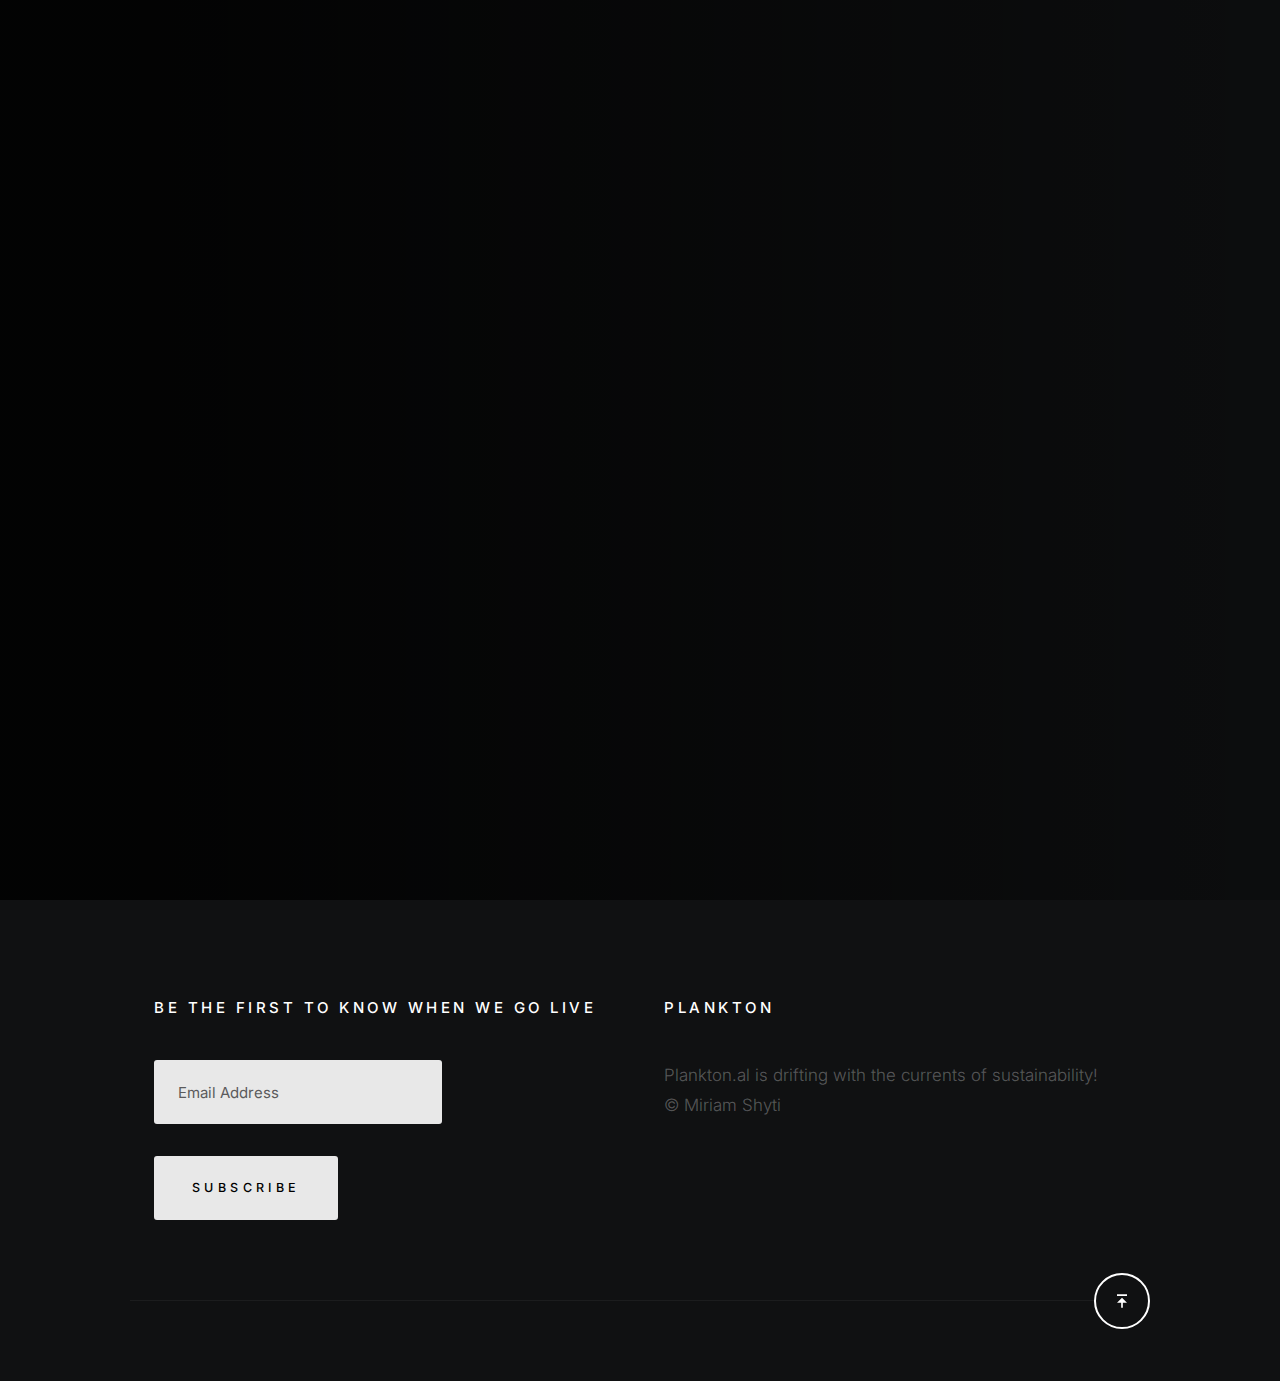
==== commit 5a20f832: "changes" ====
--- a/index.html
+++ b/index.html
@@ -48,7 +48,7 @@
             <div class="row s-header__content">
 
                 <div class="s-header__logo">
-                    <a class="logo" href="index-static.html">
+                    <a class="logo" href="index.html">
                         <img src="images/logo.png" alt="Homepage">
                     </a>
                 </div>
@@ -121,7 +121,7 @@
                     <div class="s-intro__content-bottom">
                         <h1 class="s-intro__content-title">Our site is launching soon.</h1>
                         <p>
-                        Stay tuned for an awesome transformation <br>
+                        PLANKTON is nearly ready to glow! <br>
                         </p>
                     </div>
 
@@ -142,269 +142,39 @@
 
         <!-- # info
         ================================================== -->
-         <section id="info" class="s-info">
-
-           <!-- <div class="s-info__bg"></div>
-
-            <div class="row">
-                <div class="column lg-12">
-
-                    <nav class="tab-nav">
-                        <ul class="tab-nav__list"> 
-                            <li class="active" data-id="tab-about">
-                                <a href="#tab-about">
-                                    About
-                                </a>
-                            </li>
-                            <li>
-                                <a href="#tab-services">
-                                    Services
-                                </a>
-                            </li>
-                            <li>
-                                <a href="#tab-contact">
-                                    Subscribe
-                                </a>
-                            </li>
-                        </ul>
-                    </nav>
-        
-                     <div class="tab-content">
-        
+        <!-- <section id="info" class="s-info">
+        </section>  -->
+
+
+        <!-- # footer
+        ================================================== -->
+        <footer class="s-footer">
+
+            <div class="row s-footer__top">
+
+                <div class="column lg-6 stack-on-700">
+                    <h4 class="h6">Be the first to know when we go LIVE</h4>
+                    <form action="https://formsubmit.co/vianejsh@gmail.com" method="POST">
                         
-                        <div id="tab-about" class='tab-content__item'>
-        
-                            <div class="row tab-content__item-header">
-                                <div class="column">
-                                    <h2>Get To Know Us.</h2>
-                                </div>
-                            </div>
-        
-                            <div class="row">
-                                <div class="column">
-                                    <p class="lead">
-                                    </p>
-                                    <p>
-                                    </p>
-        
-                                    <div class="row">
-                                        <div class="column lg-6 tab-12">
-                                            <h4>More About Us.</h4>
-                                            <p>
-                                            </p>
-                                        </div>
-                                        
-                                    </div>
-                                </div>
-                            </div>
-                            
-                        </div> 
-        
-                      
-                        <div id="tab-services" class='tab-content__item'>
-        
-                            <div class="row tab-content__item-header">
-                                <div class="column">
-                                    <h2>What We Do.</h2>
-                                </div>
-                            </div>
-        
-                            <div class="row">
-                                <div class="column">
-                                    <p class="lead">
-                                    Sit ut cum molestiae. Dolore ducimus qui quasi. Fugiat consequatur sit vel illum vel et 
-                                    a delectus. Vel sequi vitae voluptatem perspiciatis eligendi. Voluptatibus optio natus 
-                                    asperiores est commodi amet quia architecto. Dolores necessitatibus et. Voluptatibus 
-                                    optio natus asperiores est commodi amet quia architecto. Dolores necessitatibus et.
-                                    </p>
-                                </div>
-                            </div>
-        
-                            <div class="row services-list block-lg-one-half block-md-one-half block-tab-whole">
-        
-                                <div class="column services-list__item">
-                                    <div class="services-list__item-icon">
-                                        <svg xmlns="http://www.w3.org/2000/svg" width="24" height="24" viewBox="0 0 24 24" style="fill:rgba(0, 0, 0, 1);transform:;-ms-filter:"><path d="M12,6c-3.309,0-6,2.691-6,6s2.691,6,6,6s6-2.691,6-6S15.309,6,12,6z M12,16c-2.206,0-4-1.794-4-4s1.794-4,4-4s4,1.794,4,4 S14.206,16,12,16z"></path><path d="M12,2C6.579,2,2,6.579,2,12s4.579,10,10,10s10-4.579,10-10S17.421,2,12,2z M12,20c-4.337,0-8-3.663-8-8s3.663-8,8-8 s8,3.663,8,8S16.337,20,12,20z"></path><path d="M12,10c-1.081,0-2,0.919-2,2s0.919,2,2,2s2-0.919,2-2S13.081,10,12,10z"></path></svg>
-                                    </div>
-                                    <div class="services-list__item-content">
-                                        <h4 class="item-title">Brand Identity</h4>
-                                        <p>
-                                        Sit ut cum molestiae. Dolore ducimus qui quasi. Fugiat consequatur sit vel illum vel et 
-                                        a delectus. Vel sequi vitae voluptatem perspiciatis eligendi. Voluptatibus optio natus 
-                                        asperiores est commodi amet quia architecto. Dolores necessitatibus et.
-                                        </p>
-                                    </div>
-                                </div>
-                    
-                                <div class="column services-list__item">
-                                    <div class="services-list__item-icon">
-                                        <svg xmlns="http://www.w3.org/2000/svg" width="24" height="24" viewBox="0 0 24 24" style="fill:rgba(0, 0, 0, 1);transform:;-ms-filter:"><path d="M18.277,8C18.624,8.596,19.262,9,20,9c1.104,0,2-0.896,2-2s-0.896-2-2-2c-0.738,0-1.376,0.404-1.723,1H16V4 c0-0.553-0.447-1-1-1H9C8.448,3,8,3.447,8,4v2H5.723C5.376,5.404,4.738,5,4,5C2.896,5,2,5.896,2,7s0.896,2,2,2 c0.738,0,1.376-0.404,1.723-1H8v0.369C5.133,9.84,4.318,12.534,4.091,14H3c-0.552,0-1,0.447-1,1v4c0,0.553,0.448,1,1,1h4 c0.552,0,1-0.447,1-1v-4c0-0.553-0.448-1-1-1H6.123c0.197-0.959,0.718-2.406,2.085-3.418C8.391,10.829,8.669,11,9,11h6 c0.331,0,0.61-0.171,0.792-0.419c1.373,1.013,1.895,2.458,2.089,3.419H17c-0.553,0-1,0.447-1,1v4c0,0.553,0.447,1,1,1h4 c0.553,0,1-0.447,1-1v-4c0-0.553-0.447-1-1-1h-1.092C19.681,12.534,18.866,9.839,16,8.368V8H18.277z M6,18H4v-2h2V18z M20,18h-2v-2 h2V18z M14,9h-4V8V6V5h4V9z"></path></svg>
-                                    </div>
-                                    <div class="services-list__item-content">
-                                        <h4 class="item-title">Illustration</h4>
-                                        <p>
-                                        Sit ut cum molestiae. Dolore ducimus qui quasi. Fugiat consequatur sit vel illum vel et 
-                                        a delectus. Vel sequi vitae voluptatem perspiciatis eligendi. Voluptatibus optio natus 
-                                        asperiores est commodi amet quia architecto. Dolores necessitatibus et.
-                                        </p>
-                                    </div>
-                                </div>
-                    
-                                <div class="column services-list__item">
-                                    <div class="services-list__item-icon">
-                                        <svg xmlns="http://www.w3.org/2000/svg" width="24" height="24" viewBox="0 0 24 24" style="fill:rgba(0, 0, 0, 1);transform:;-ms-filter:"><path d="M19,3H5C3.897,3,3,3.897,3,5v14c0,1.103,0.897,2,2,2h14c1.103,0,2-0.897,2-2V5C21,3.897,20.103,3,19,3z M19,5l0.001,4H15h-2 H5V5H19z M5,11h8v8H5V11z M15,19v-8h4.001l0.001,8H15z"></path></svg>
-                                    </div>
-                                    <div class="services-list__item-content">
-                                        <h4 class="item-title">Web Design</h4>
-                                        <p>
-                                        Sit ut cum molestiae. Dolore ducimus qui quasi. Fugiat consequatur sit vel illum vel et 
-                                        a delectus. Vel sequi vitae voluptatem perspiciatis eligendi. Voluptatibus optio natus 
-                                        asperiores est commodi amet quia architecto. Dolores necessitatibus et.
-                                        </p>
-                                    </div>
-                                </div>
-                    
-                                <div class="column services-list__item">
-                                    <div class="services-list__item-icon">
-                                        <svg xmlns="http://www.w3.org/2000/svg" width="24" height="24" viewBox="0 0 24 24" style="fill:rgba(0, 0, 0, 1);transform:;-ms-filter:"><path d="M20,3H4C2.897,3,2,3.897,2,5v11c0,1.103,0.897,2,2,2h4l-1.8,2.4l1.6,1.2l2.7-3.6h3l2.7,3.6l1.6-1.2L16,18h4 c1.103,0,2-0.897,2-2V5C22,3.897,21.103,3,20,3z M4,16V5h16l0.001,11H4z"></path><path d="M6 12H10V14H6z"></path></svg>
-                                    </div>
-                                    <div class="services-list__item-content">
-                                        <h4 class="item-title">Product Strategy</h4>
-                                        <p>
-                                        Sit ut cum molestiae. Dolore ducimus qui quasi. Fugiat consequatur sit vel illum vel et 
-                                        a delectus. Vel sequi vitae voluptatem perspiciatis eligendi. Voluptatibus optio natus 
-                                        asperiores est commodi amet quia architecto. Dolores necessitatibus et.
-                                        </p>
-                                    </div>
-                                </div>
-                    
-                                <div class="column services-list__item">
-                                    <div class="services-list__item-icon">
-                                        <svg xmlns="http://www.w3.org/2000/svg" width="24" height="24" viewBox="0 0 24 24" style="fill:rgba(0, 0, 0, 1);transform:;-ms-filter:"><path d="M20,3H7C5.897,3,5,3.897,5,5v2H4C2.897,7,2,7.897,2,9v10c0,1.103,0.897,2,2,2h6c1.103,0,2-0.897,2-2h8c1.103,0,2-0.897,2-2 V5C22,3.897,21.103,3,20,3z M9.997,19H4V9h2h4L9.997,19z M19.997,17H12V9c0-1.103-0.897-2-2-2H7V5h13L19.997,17z"></path></svg>
-                                    </div>
-                                    <div class="services-list__item-content">
-                                        <h4 class="item-title">UI/UX Design</h4>
-                                        <p>
-                                        Sit ut cum molestiae. Dolore ducimus qui quasi. Fugiat consequatur sit vel illum vel et 
-                                        a delectus. Vel sequi vitae voluptatem perspiciatis eligendi. Voluptatibus optio natus 
-                                        asperiores est commodi amet quia architecto. Dolores necessitatibus et.
-                                        </p>
-                                    </div>
-                                </div>
-                    
-                                <div class="column services-list__item">
-                                    <div class="services-list__item-icon">
-                                        <svg xmlns="http://www.w3.org/2000/svg" width="24" height="24" viewBox="0 0 24 24" style="fill:rgba(0, 0, 0, 1);transform:;-ms-filter:"><path d="M5,22h14c1.103,0,2-0.897,2-2V9c0-0.553-0.447-1-1-1h-3V7c0-2.757-2.243-5-5-5S7,4.243,7,7v1H4C3.447,8,3,8.447,3,9v11 C3,21.103,3.897,22,5,22z M9,7c0-1.654,1.346-3,3-3s3,1.346,3,3v1H9V7z M5,10h2v2h2v-2h6v2h2v-2h2l0.002,10H5V10z"></path></svg>
-                                    </div>
-                                    <div class="services-list__item-content">
-                                        <h4 class="item-title">E-Commerce</h4>
-                                        <p>
-                                        Sit ut cum molestiae. Dolore ducimus qui quasi. Fugiat consequatur sit vel illum vel et 
-                                        a delectus. Vel sequi vitae voluptatem perspiciatis eligendi. Voluptatibus optio natus 
-                                        asperiores est commodi amet quia architecto. Dolores necessitatibus et.
-                                        </p>
-                                    </div>
-                                </div>
-                    
-                            </div> 
-                            
-                        </div> 
-        
-                       
-                        <div id="tab-contact" class="tab-content__item">
-        
-                            <div class="row tab-content__item-header">
-                                <div class="column">
-                                    <h2>Subscribe To Our Newsletter.</h2>
-                                </div>
-                            </div>
-        
-                            <div class="row">
-                                <div class="column">
-                                    
-                                    <p class="lead">
-                                    Voluptates laborum eum quas. Pariatur impedit sit veniam est 
-                                    et quasi voluptas voluptatem. Cumque hic enim perferendis 
-                                    amet odit in molestias debitis. Facere nulla qui pariatur 
-                                    quasi mollitia et. Et dolorem dolorum quo in sit architecto.
-                                    </p>
-
-                                    <p>
-                                    Sit ut cum molestiae. Dolore ducimus qui quasi. Fugiat consequatur sit vel illum vel et 
-                                    a delectus. Vel sequi vitae voluptatem perspiciatis eligendi. Voluptatibus optio natus 
-                                    asperiores est commodi amet quia architecto. Dolores necessitatibus et.
-                                    </p>
-
-                                    <form id="mc-form" class="mc-form">
-                                        <input type="email" name="EMAIL" id="mce-EMAIL" class="u-fullwidth text-center" placeholder="Email Address" title="The domain portion of the email address is invalid (the portion after the @)." pattern="^([^\x00-\x20\x22\x28\x29\x2c\x2e\x3a-\x3c\x3e\x40\x5b-\x5d\x7f-\xff]+|\x22([^\x0d\x22\x5c\x80-\xff]|\x5c[\x00-\x7f])*\x22)(\x2e([^\x00-\x20\x22\x28\x29\x2c\x2e\x3a-\x3c\x3e\x40\x5b-\x5d\x7f-\xff]+|\x22([^\x0d\x22\x5c\x80-\xff]|\x5c[\x00-\x7f])*\x22))*\x40([^\x00-\x20\x22\x28\x29\x2c\x2e\x3a-\x3c\x3e\x40\x5b-\x5d\x7f-\xff]+|\x5b([^\x0d\x5b-\x5d\x80-\xff]|\x5c[\x00-\x7f])*\x5d)(\x2e([^\x00-\x20\x22\x28\x29\x2c\x2e\x3a-\x3c\x3e\x40\x5b-\x5d\x7f-\xff]+|\x5b([^\x0d\x5b-\x5d\x80-\xff]|\x5c[\x00-\x7f])*\x5d))*(\.\w{2,})+$" required>
-                                        <input type="submit" name="subscribe" value="Subscribe" class="btn--small btn--primary u-fullwidth">
-                                         <div style="position: absolute; left: -5000px;" aria-hidden="true"><input type="text" name="b_cdb7b577e41181934ed6a6a44_9a91cfe7b3" tabindex="-1" value=""></div>
-                                        <div class="mc-status"></div>
-                                    </form>
-        
-                                </div>
-                            </div>
-                            
-                        </div> 
-        
-                    </div> 
-
-                </div> 
-            </div> -->
-
-        </section> 
-
-
-        <!-- # footer
-        ================================================== -->
-        <footer class="s-footer">
-
-            <div class="row s-footer__top">
-
+                        <input name="email" placeholder="Email Address" type="email" required>
+                        
+                        <button type="submit">Subscribe</button>
+                    </form>
+                </div>
+                
                 <div class="column lg-6 stack-on-700 s-footer__block s-footer__info">
 
                     <h4 class="h6">Plankton</h4>
                     
                     <p class="desc">
-                    Beatae voluptatum reprehenderit et debitis consequatur. Quidem est velit hic culpa. 
-                    Veritatis id tempora voluptas et provident maxime maiores dignissimos non. Incidunt 
-                    asperiores non. Consequatur nostrum itaque.
+                    Plankton.al is drifting with the currents of sustainability! © Miriam Shyti
                     </p>
 
-                    <ul class="s-footer__social">
-                        <li>
-                            <a href="">
-                                <svg xmlns="http://www.w3.org/2000/svg" width="24" height="24" viewBox="0 0 24 24" style="fill:rgba(0, 0, 0, 1);transform:;-ms-filter:"><path d="M20,3H4C3.447,3,3,3.448,3,4v16c0,0.552,0.447,1,1,1h8.615v-6.96h-2.338v-2.725h2.338v-2c0-2.325,1.42-3.592,3.5-3.592 c0.699-0.002,1.399,0.034,2.095,0.107v2.42h-1.435c-1.128,0-1.348,0.538-1.348,1.325v1.735h2.697l-0.35,2.725h-2.348V21H20 c0.553,0,1-0.448,1-1V4C21,3.448,20.553,3,20,3z"></path></svg>
-                                <span class="screen-reader-text">Facebook</span>
-                            </a>
-                        </li>
-                        <li>
-                            <a href="">
-                                <svg xmlns="http://www.w3.org/2000/svg" width="24" height="24" viewBox="0 0 24 24" style="fill:rgba(0, 0, 0, 1);transform:;-ms-filter:"><path d="M19.633,7.997c0.013,0.175,0.013,0.349,0.013,0.523c0,5.325-4.053,11.461-11.46,11.461c-2.282,0-4.402-0.661-6.186-1.809 c0.324,0.037,0.636,0.05,0.973,0.05c1.883,0,3.616-0.636,5.001-1.721c-1.771-0.037-3.255-1.197-3.767-2.793 c0.249,0.037,0.499,0.062,0.761,0.062c0.361,0,0.724-0.05,1.061-0.137c-1.847-0.374-3.23-1.995-3.23-3.953v-0.05 c0.537,0.299,1.16,0.486,1.82,0.511C3.534,9.419,2.823,8.184,2.823,6.787c0-0.748,0.199-1.434,0.548-2.032 c1.983,2.443,4.964,4.04,8.306,4.215c-0.062-0.3-0.1-0.611-0.1-0.923c0-2.22,1.796-4.028,4.028-4.028 c1.16,0,2.207,0.486,2.943,1.272c0.91-0.175,1.782-0.512,2.556-0.973c-0.299,0.935-0.936,1.721-1.771,2.22 c0.811-0.088,1.597-0.312,2.319-0.624C21.104,6.712,20.419,7.423,19.633,7.997z"></path></svg>
-                                <span class="screen-reader-text">Twitter</span>
-                            </a>
-                        </li>
-                        <li>
-                            <a href="">
-                                <svg xmlns="http://www.w3.org/2000/svg" width="24" height="24" viewBox="0 0 24 24" style="fill:rgba(0, 0, 0, 1);transform:;-ms-filter:"><path d="M-111.052-244.992c-5.518,0-9.99,4.473-9.99,9.99c0,4.232,2.633,7.85,6.35,9.306 c-0.088-0.79-0.166-2.006,0.034-2.868c0.182-0.78,1.172-4.966,1.172-4.966s-0.299-0.599-0.299-1.484 c0-1.388,0.805-2.425,1.808-2.425c0.853,0,1.264,0.64,1.264,1.407c0,0.858-0.546,2.139-0.827,3.327 c-0.235,0.994,0.499,1.805,1.479,1.805c1.775,0,3.141-1.872,3.141-4.575c0-2.392-1.719-4.064-4.173-4.064 c-2.843,0-4.512,2.132-4.512,4.335c0,0.858,0.331,1.779,0.744,2.28c0.081,0.099,0.093,0.185,0.069,0.286 c-0.076,0.315-0.245,0.994-0.277,1.133c-0.044,0.183-0.145,0.222-0.335,0.134c-1.247-0.581-2.027-2.405-2.027-3.871 c0-3.151,2.289-6.045,6.601-6.045c3.466,0,6.159,2.469,6.159,5.77c0,3.444-2.171,6.213-5.184,6.213 c-1.013,0-1.964-0.525-2.29-1.146c0,0-0.501,1.907-0.623,2.374c-0.225,0.868-0.834,1.956-1.241,2.62 c0.935,0.289,1.928,0.445,2.958,0.445c5.517,0,9.99-4.473,9.99-9.99S-105.535-244.992-111.052-244.992" transform="translate(123.042 246.992)"></path></svg>
-                                <span class="screen-reader-text">Pinterest</span>
-                            </a>
-                        </li>
-                        <li>
-                            <a href="">
-                                <svg xmlns="http://www.w3.org/2000/svg" width="24" height="24" viewBox="0 0 24 24" style="fill:rgba(0, 0, 0, 1);transform:;-ms-filter:"><path d="M11.999,7.377c-2.554,0-4.623,2.07-4.623,4.623c0,2.554,2.069,4.624,4.623,4.624c2.552,0,4.623-2.07,4.623-4.624 C16.622,9.447,14.551,7.377,11.999,7.377L11.999,7.377z M11.999,15.004c-1.659,0-3.004-1.345-3.004-3.003 c0-1.659,1.345-3.003,3.004-3.003s3.002,1.344,3.002,3.003C15.001,13.659,13.658,15.004,11.999,15.004L11.999,15.004z"></path><circle cx="16.806" cy="7.207" r="1.078"></circle><path d="M20.533,6.111c-0.469-1.209-1.424-2.165-2.633-2.632c-0.699-0.263-1.438-0.404-2.186-0.42 c-0.963-0.042-1.268-0.054-3.71-0.054s-2.755,0-3.71,0.054C7.548,3.074,6.809,3.215,6.11,3.479C4.9,3.946,3.945,4.902,3.477,6.111 c-0.263,0.7-0.404,1.438-0.419,2.186c-0.043,0.962-0.056,1.267-0.056,3.71c0,2.442,0,2.753,0.056,3.71 c0.015,0.748,0.156,1.486,0.419,2.187c0.469,1.208,1.424,2.164,2.634,2.632c0.696,0.272,1.435,0.426,2.185,0.45 c0.963,0.042,1.268,0.055,3.71,0.055s2.755,0,3.71-0.055c0.747-0.015,1.486-0.157,2.186-0.419c1.209-0.469,2.164-1.424,2.633-2.633 c0.263-0.7,0.404-1.438,0.419-2.186c0.043-0.962,0.056-1.267,0.056-3.71s0-2.753-0.056-3.71C20.941,7.57,20.801,6.819,20.533,6.111z M19.315,15.643c-0.007,0.576-0.111,1.147-0.311,1.688c-0.305,0.787-0.926,1.409-1.712,1.711c-0.535,0.199-1.099,0.303-1.67,0.311 c-0.95,0.044-1.218,0.055-3.654,0.055c-2.438,0-2.687,0-3.655-0.055c-0.569-0.007-1.135-0.112-1.669-0.311 c-0.789-0.301-1.414-0.923-1.719-1.711c-0.196-0.534-0.302-1.099-0.311-1.669c-0.043-0.95-0.053-1.218-0.053-3.654 c0-2.437,0-2.686,0.053-3.655c0.007-0.576,0.111-1.146,0.311-1.687c0.305-0.789,0.93-1.41,1.719-1.712 c0.534-0.198,1.1-0.303,1.669-0.311c0.951-0.043,1.218-0.055,3.655-0.055c2.437,0,2.687,0,3.654,0.055 c0.571,0.007,1.135,0.112,1.67,0.311c0.786,0.303,1.407,0.925,1.712,1.712c0.196,0.534,0.302,1.099,0.311,1.669 c0.043,0.951,0.054,1.218,0.054,3.655c0,2.436,0,2.698-0.043,3.654H19.315z"></path></svg>
-                                <span class="screen-reader-text">Instagram</span>
-                            </a>
-                        </li>
-                        <li>
-                            <a href="">
-                                <svg xmlns="http://www.w3.org/2000/svg" width="24" height="24" viewBox="0 0 24 24" style="fill:rgba(0, 0, 0, 1);transform:;-ms-filter:"><path d="M20.66,6.98c-0.894-1.533-2.107-2.747-3.641-3.64C15.486,2.447,13.813,2,12,2S8.514,2.447,6.98,3.34 C5.447,4.233,4.233,5.447,3.34,6.98S2,10.187,2,12s0.446,3.487,1.34,5.02c0.894,1.534,2.107,2.747,3.641,3.64 C8.514,21.553,10.187,22,12,22s3.486-0.447,5.02-1.34c1.533-0.893,2.747-2.106,3.641-3.64C21.554,15.487,22,13.813,22,12 S21.554,8.513,20.66,6.98z M12,3.66c2,0,3.772,0.64,5.32,1.919c-0.92,1.174-2.286,2.14-4.1,2.9c-1.002-1.813-2.088-3.327-3.261-4.54 C10.641,3.753,11.319,3.66,12,3.66z M5.51,6.8c0.754-0.947,1.656-1.686,2.711-2.22c1.212,1.201,2.325,2.7,3.34,4.5 c-2,0.6-4.114,0.9-6.341,0.9c-0.573,0-1.006-0.013-1.3-0.04C4.227,8.793,4.757,7.747,5.51,6.8z M3.66,12 c0-0.054,0.003-0.12,0.01-0.2c0.007-0.08,0.01-0.146,0.01-0.2c0.254,0.014,0.641,0.02,1.161,0.02c2.666,0,5.146-0.367,7.439-1.1 c0.187,0.373,0.381,0.793,0.58,1.26c-1.32,0.293-2.674,1.006-4.061,2.14S6.4,16.247,5.76,17.5C4.36,15.913,3.66,14.08,3.66,12z M12,20.34c-1.894,0-3.594-0.587-5.101-1.759C7.5,17.394,8.423,16.259,9.67,15.18c1.246-1.08,2.483-1.753,3.71-2.02 c0.772,2.133,1.293,4.339,1.56,6.62C13.966,20.153,12.986,20.34,12,20.34z M19.08,16.38c-0.666,1.066-1.526,1.94-2.58,2.621 c-0.24-2.08-0.7-4.107-1.379-6.081c0.932-0.066,1.765-0.1,2.5-0.1c0.799,0,1.686,0.034,2.659,0.1 C20.146,14.16,19.746,15.313,19.08,16.38z M17.84,11.38c-1.16,0-2.233,0.047-3.22,0.14c-0.254-0.653-0.48-1.193-0.68-1.62 c2.066-0.906,3.532-2.006,4.399-3.3c1.2,1.414,1.854,3.027,1.96,4.84C19.487,11.4,18.667,11.38,17.84,11.38z"></path></svg>
-                                <span class="screen-reader-text">Dribbble</span>
-                            </a>
-                        </li>
-                    </ul>
 
                 </div> <!-- end s-footer__info -->
+
+
+
 
                 <!-- <div class="column lg-6 stack-on-700 s-footer__block s-footer__contact">
 
@@ -437,12 +207,6 @@
             </div> <!-- end s-footer__top -->
 
             <div class="row s-footer__bottom">
-                <div class="column lg-12">
-                    <div class="ss-copyright">
-                        <span>Design by <a href="https://www.styleshout.com/">StyleShout</a></span>
-                    </div>
-                </div>
-
                 <div class="ss-go-top">
                     <a class="smoothscroll" title="Back to Top" href="#top">
                         <svg xmlns="http://www.w3.org/2000/svg" width="24" height="24" viewBox="0 0 24 24" style="fill:rgba(0, 0, 0, 1);transform:;-ms-filter:"><path d="M6 4H18V6H6zM11 14L11 20 13 20 13 14 18 14 12 8 6 14z"></path></svg>
--- a/css/styles.css
+++ b/css/styles.css
@@ -2904,7 +2904,7 @@
 }
 
 .s-intro a {
-    border : none;
+    border : 10px;
 }
 
 .theme-particles .s-intro {
@@ -2932,7 +2932,8 @@
     bottom              : 0;
     width               : 100%;
     height              : 100%;
-    background-image    : url(../images/bg-static.jpg);
+    background-image    : url(../images/2404544upscaled.jpg);
+    background-color    : var(--color-gray-12);
     background-repeat   : no-repeat;
     background-position : center;
     background-size     : cover;
@@ -3094,6 +3095,10 @@
     padding-top    : 5vh;
     padding-bottom : 8.8rem;
     position       : relative;
+    /* background-image    : url(../images/8kupscaled.jpg); */
+    /* background-repeat   : no-repeat; */
+    /* background-position : center; */
+    /* background-size     : cover; */
 }
 
 .s-intro__content-bottom {
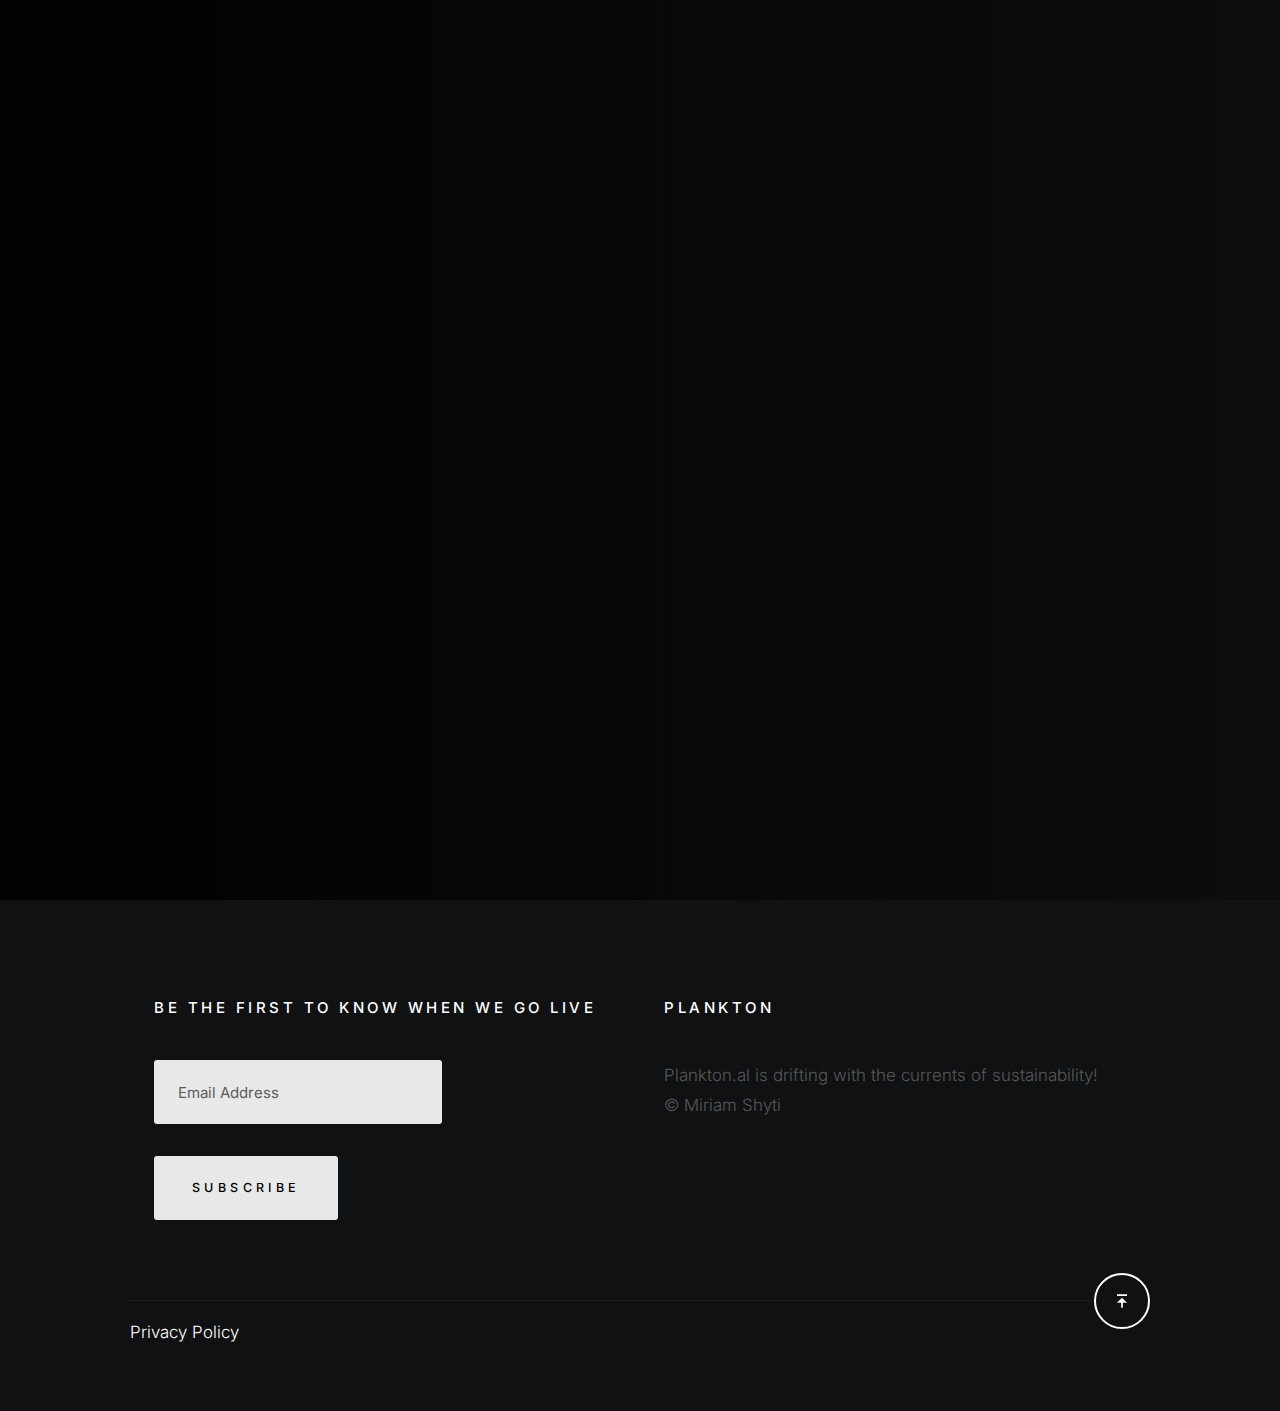
==== commit de4cad71: "privacy policy initial insert" ====
--- a/index.html
+++ b/index.html
@@ -48,9 +48,6 @@
             <div class="row s-header__content">
 
                 <div class="s-header__logo">
-                    <a class="logo" href="index.html">
-                        <img src="images/logo.png" alt="Homepage">
-                    </a>
                 </div>
     
                 <ul class="s-header__social">
@@ -154,7 +151,7 @@
 
                 <div class="column lg-6 stack-on-700">
                     <h4 class="h6">Be the first to know when we go LIVE</h4>
-                    <form action="https://formsubmit.co/vianejsh@gmail.com" method="POST">
+                    <form action="https://formsubmit.co/22d5d0ddb826ec0722f20342732f18e3" method="POST">
                         
                         <input name="email" placeholder="Email Address" type="email" required>
                         
@@ -212,6 +209,11 @@
                         <svg xmlns="http://www.w3.org/2000/svg" width="24" height="24" viewBox="0 0 24 24" style="fill:rgba(0, 0, 0, 1);transform:;-ms-filter:"><path d="M6 4H18V6H6zM11 14L11 20 13 20 13 14 18 14 12 8 6 14z"></path></svg>
                      </a>
                 </div>
+
+                <a title="Privacy Policy" href="https://www.termsfeed.com/live/ab888b04-c8ec-47a1-934d-8bfbe5bd2ba2">
+                    <span>Privacy Policy</span>
+                </a>
+                
             </div> <!--end s-footer__bottom -->
 
         </footer> <!--end s-footer -->
@@ -224,5 +226,8 @@
     <script src="js/plugins.js"></script>
     <script src="js/main.js"></script>
 
+
 </body>
+
+    
 </html>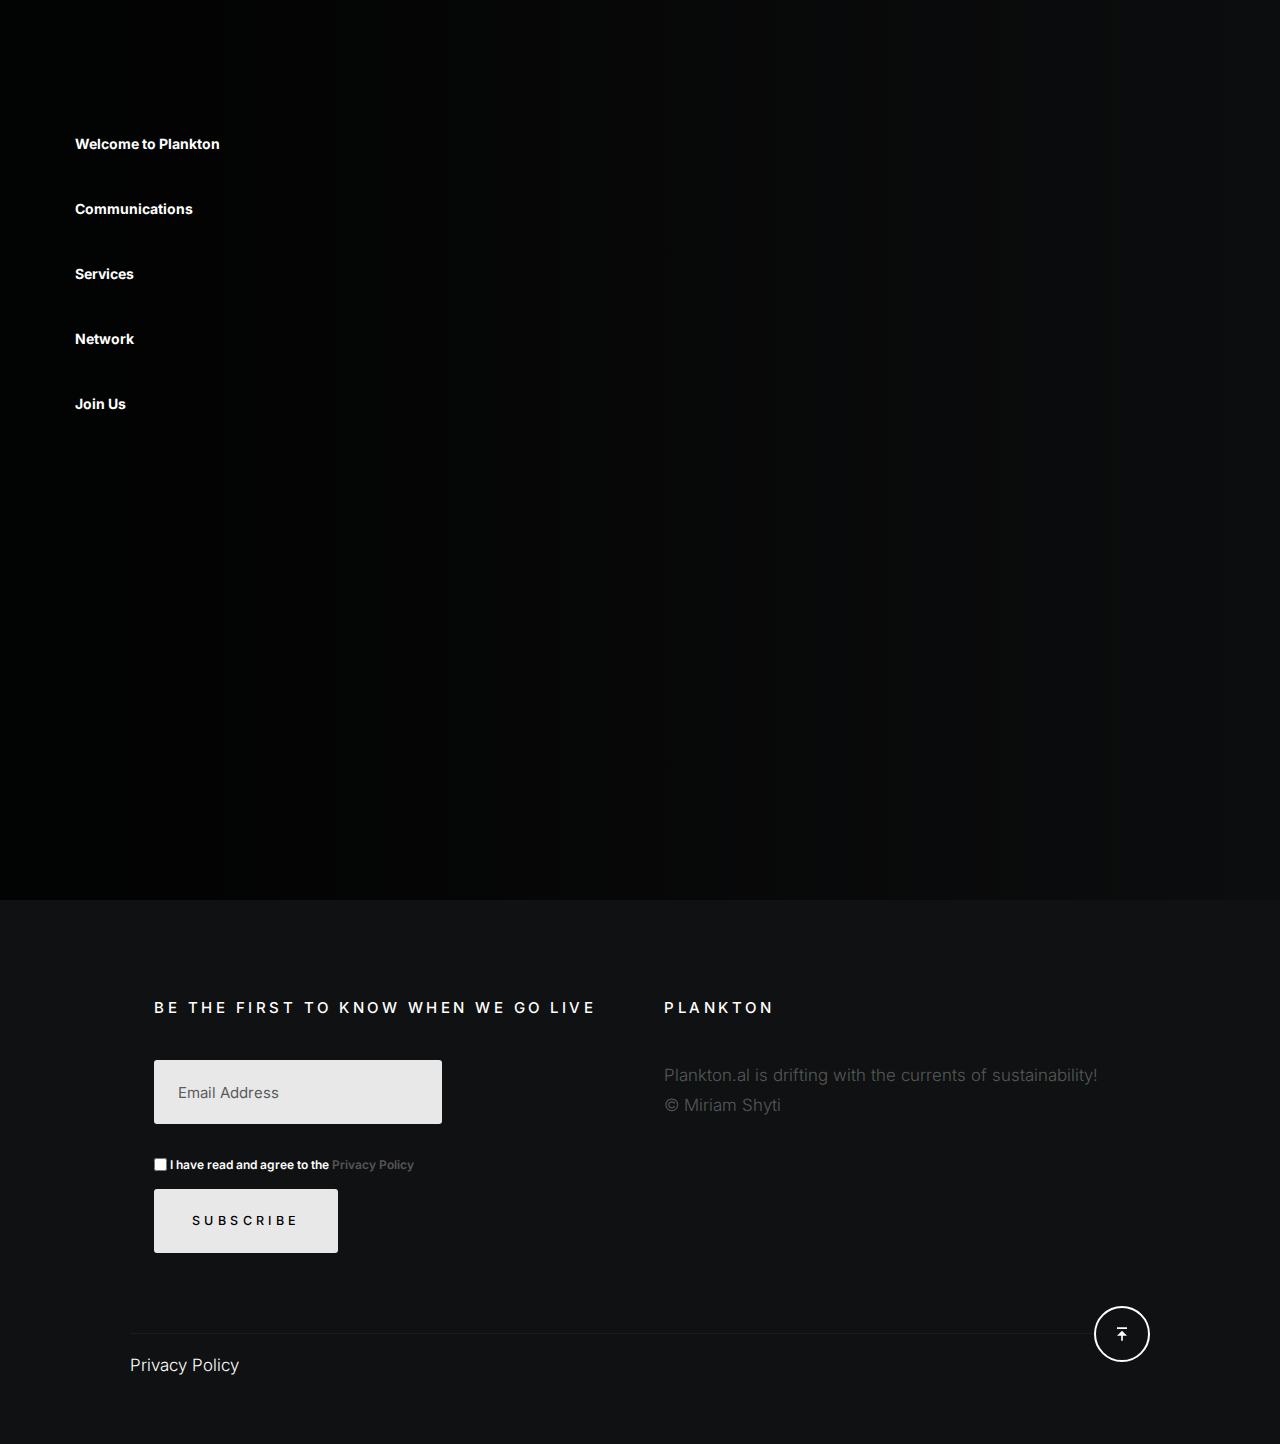
==== commit 72db4822: "logo addition and change to main content, prepping to change to wordpress soon WIP" ====
--- a/index.html
+++ b/index.html
@@ -45,9 +45,10 @@
         <!-- # header
         ================================================== -->
         <header class="s-header">
-            <div class="row s-header__content">
+            <div class="row s-header__content" style="height: 90px;">
 
                 <div class="s-header__logo">
+                    <img  src="images/icons/plankton-logo/plankton2.png"/>
                 </div>
     
                 <ul class="s-header__social">
@@ -90,11 +91,53 @@
         <!-- # intro 
         ================================================== -->
         <section id="intro" class="s-intro">
-
-            <div class="s-intro__bg"></div>
+            <div class="s-intro__bg">
+            </div>
 
             <div class="row s-intro__content">
-                <div class="column lg-12">
+                <div class="expanded-text column lg-12" style="display: flex;height: 50%; width: 100%; margin-top:70px; flex-direction: column; margin-left: auto; margin-right: 0; ">
+                    <p class="text">
+                        <span class="short-name">Welcome to Plankton <span id="hide" class="longer-name">
+                            A sustainability communications agency and consultancy working on-air between Tirana, Albania and Rome, Italy. 
+                            Just like the tiny but mighty plankton organisms, we are a small agency striving for positive impact. 
+                            Our team of creative and strategic minds is dedicated to helping organizations stand out by telling their stories in a clear and effective way.</span>
+                        </span>
+                        
+                    </p>
+                    <p class="text">
+                        <span class="short-name">Communications <span id="hide" class="longer-name"> 
+                            At Plankton, we specialize in turning complex issues into simple yet powerful communications strategies. 
+                            We help organizations convey their social and environmental efforts with authenticity and impact.</span>
+                        </span>
+                        
+                    </p>
+                    <p class="text">
+                        <span class="short-name">Services <span id="hide" class="longer-name"> 
+                            Our services include comprehensive communications strategies, creative campaigns, and tailored consultancy to meet your organization's unique needs. 
+                            Whether you're a business, institution, non-profit, social enterprise or individual, 
+                            we can help you communicate your sustainability initiatives in a way that resonates with your target audience and creates positive change.</span>
+                        </span>
+                        
+                    </p>
+                    <p class="text">
+                        <span class="short-name">Network<span id="hide" class="longer-name"> 
+                            We're driven by extending our network to interesting people and connecting with exciting projects. 
+                            Don't hesitate to get in contact and learn more about our approach to sustainability communications and how we can support your organization's goals.</span>
+                        </span>
+                        
+                    </p>
+                    <p class="text">
+                        <span class="short-name">Join Us <br><span id="hide" class="longer-name"> 
+                            We're on a mission to effectively communicate purpose to the world… are you ready to join us? <br>
+                        </span>
+                        </span>
+                        
+                    </p>
+                    
+                    <p></p>
+                </div>
+                
+                <div class="column lg-12" style="height:30%;margin-top:60px;">
                     
                     <!-- <div class="counter">
                         <div class="counter__time">
@@ -116,7 +159,7 @@
                     </div> -->
 
                     <div class="s-intro__content-bottom">
-                        <h1 class="s-intro__content-title">Our site is launching soon.</h1>
+                        <h1 class="s-intro__content-title"> Our site is launching soon.</h1>
                         <p>
                         PLANKTON is nearly ready to glow! <br>
                         </p>
@@ -155,6 +198,10 @@
                         
                         <input name="email" placeholder="Email Address" type="email" required>
                         
+                        
+                        <label id="label-privacy" for="privacy"><input type="checkbox" id="privacy" name="privacy" value="privacy" required/> I have read and agree to the <a href="https://www.termsfeed.com/live/ab888b04-c8ec-47a1-934d-8bfbe5bd2ba2">
+                            <span>Privacy Policy</span>
+                        </a></label>
                         <button type="submit">Subscribe</button>
                     </form>
                 </div>
--- a/css/styles.css
+++ b/css/styles.css
@@ -1632,6 +1632,14 @@
     left              : 50%;
 }
 
+.logo-app {
+    width: 100px;
+    height: 100px;
+    background-repeat : no-repeat;
+    background        : center center;
+    background-size   : contain;
+}
+
 .drop-cap:first-letter {
     float          : left;
     font-family    : var(--font-1);
@@ -2775,8 +2783,8 @@
     z-index   : 101;
     transform : translate(0, -50%);
     position  : absolute;
-    top       : 50%;
-    left      : var(--gutter);
+    top       : 25%;
+    left      : 0;
 }
 
 .s-header__logo a {
@@ -2871,15 +2879,16 @@
 
 @media screen and (max-width: 400px) {
     .s-header {
-        --logo-width : 6rem;
+        --logo-width : 25%;
     }
 
     .s-header__logo {
-        left : calc(6vw + .4rem);
+        top: 40px;
+        left : calc(0vh + .4rem);
     }
 
     .s-header__social {
-        right : calc(6vw + .4rem);
+        right : calc(0vw + .4rem);
     }
 
     .s-header__social li {
@@ -3803,4 +3812,126 @@
         height : 4.8rem;
         width  : 4.8rem;
     }
-}+}
+
+
+/* 
+slide text on hover
+ */
+
+ /* @import url(https://fonts.googleapis.com/css?family=Open+Sans:300,400,800); */
+
+/* *, *:before, *.after{
+   box-sizing: border-box;
+  
+  padding: 0; margin: 0; 
+} */
+
+    /* a:hover{border-bottom: 1px solid #ffffff;} 
+    h1{font-size: 2em; padding: 0px 0;}
+    p{
+      font-size: .75em;
+      text-transform: uppercase;
+      letter-spacing: 2px;
+      padding: 20px 0;
+    }
+
+    .common_slide_buttons:hover{cursor: pointer}
+    .common_slide_buttons {
+      background: transparent; outline: none;
+      
+      position: relative;
+      width: 100%;
+      border: 0px none transparent;
+      padding: 15px 50px;
+      overflow: hidden;
+      left: 3;
+    } */
+
+    /*button:before (attr data-hover)*/
+    /* .common_slide_buttons:hover:before{opacity: 1; transform: translate(0,0);}
+    .common_slide_buttons:before{
+      
+      content: attr(data-hover);
+      position: relative;
+      
+      width: fit-content;
+      text-transform: uppercase;
+      letter-spacing: 3px;
+      font-weight: 800;
+      font-size: .8em;
+      opacity: 0;
+      transform: translate(-100%,0);
+      transition: all .3s ease-in-out;
+    } */
+      /*button div (button text before hover)*/
+      /* .common_slide_buttons:hover div{opacity: 0; transform: translate(-100%,0)}
+      .common_slide_buttons div{
+        
+        text-transform: uppercase;
+        letter-spacing: 3px;
+        font-weight: 800;
+        font-size: .8em;
+        transition: all .3s ease-in-out;
+      } */
+
+
+      /* Container for the text that expands on hover */
+
+      /* A quick explaination of how this effect works. A span elemnt won't have a width of it's own. So we convert it to an inline-block using the display property. Then we turn down the max-width of the element to 0. The reason we use max-width is due to a side-effect which is harder to explain in words so just try to replace that with width ;). You'll see that even when we changed the element's width to 0, it's still showing the text. For this we re gonna use overflow property and set it to hidden. To keep the text in one line and aligned properly, we are gonna use the white-space and vertical-align property as set below. The final thing we'll do is to give transition to the max-width property. */
+#hide {
+    display: inline-block;
+    max-width: 0%;
+    vertical-align: bottom;
+    overflow: hidden;
+    
+    white-space: nowrap;
+    transition: max-width 0s 0s, white-space 0s 2s ;
+    font-size: 14px;
+    font-family: var(--font-1);
+    color: white;
+    white-space: nowrap;
+  }
+  
+  .short-name {
+    cursor: pointer;
+    width: 200px;
+    height: fit-content;
+    color: white;
+    font-family: var(--font-1);
+    font-size: 14px;
+    font-weight: bold;
+    
+  }
+  
+  /* On hover of the h1 tag, we are gonna max out the max-width. */
+  .short-name:hover #hide {
+    max-width: fit-content;
+    height: 100%;
+    /* word-wrap: break-word; */
+    white-space: normal;
+  }
+
+  /* .short-name:after #hide {
+    transition : word-wrap 0.4s ease-in-out, white-space 0.4s ease-in-out;
+    word-wrap: none;
+    white-space: nowrap;
+  } */
+
+  .short-name:hover:after #hide {
+    /* word-wrap: break-word; */
+    white-space: normal;
+  }
+  .text{
+    flex:1;
+    width: 100%;
+    height: 50%;
+    display: block;
+
+  }
+
+  #label-privacy{
+    font-family: var(--font-1);
+    color: white;
+    font-size:12px;
+  }